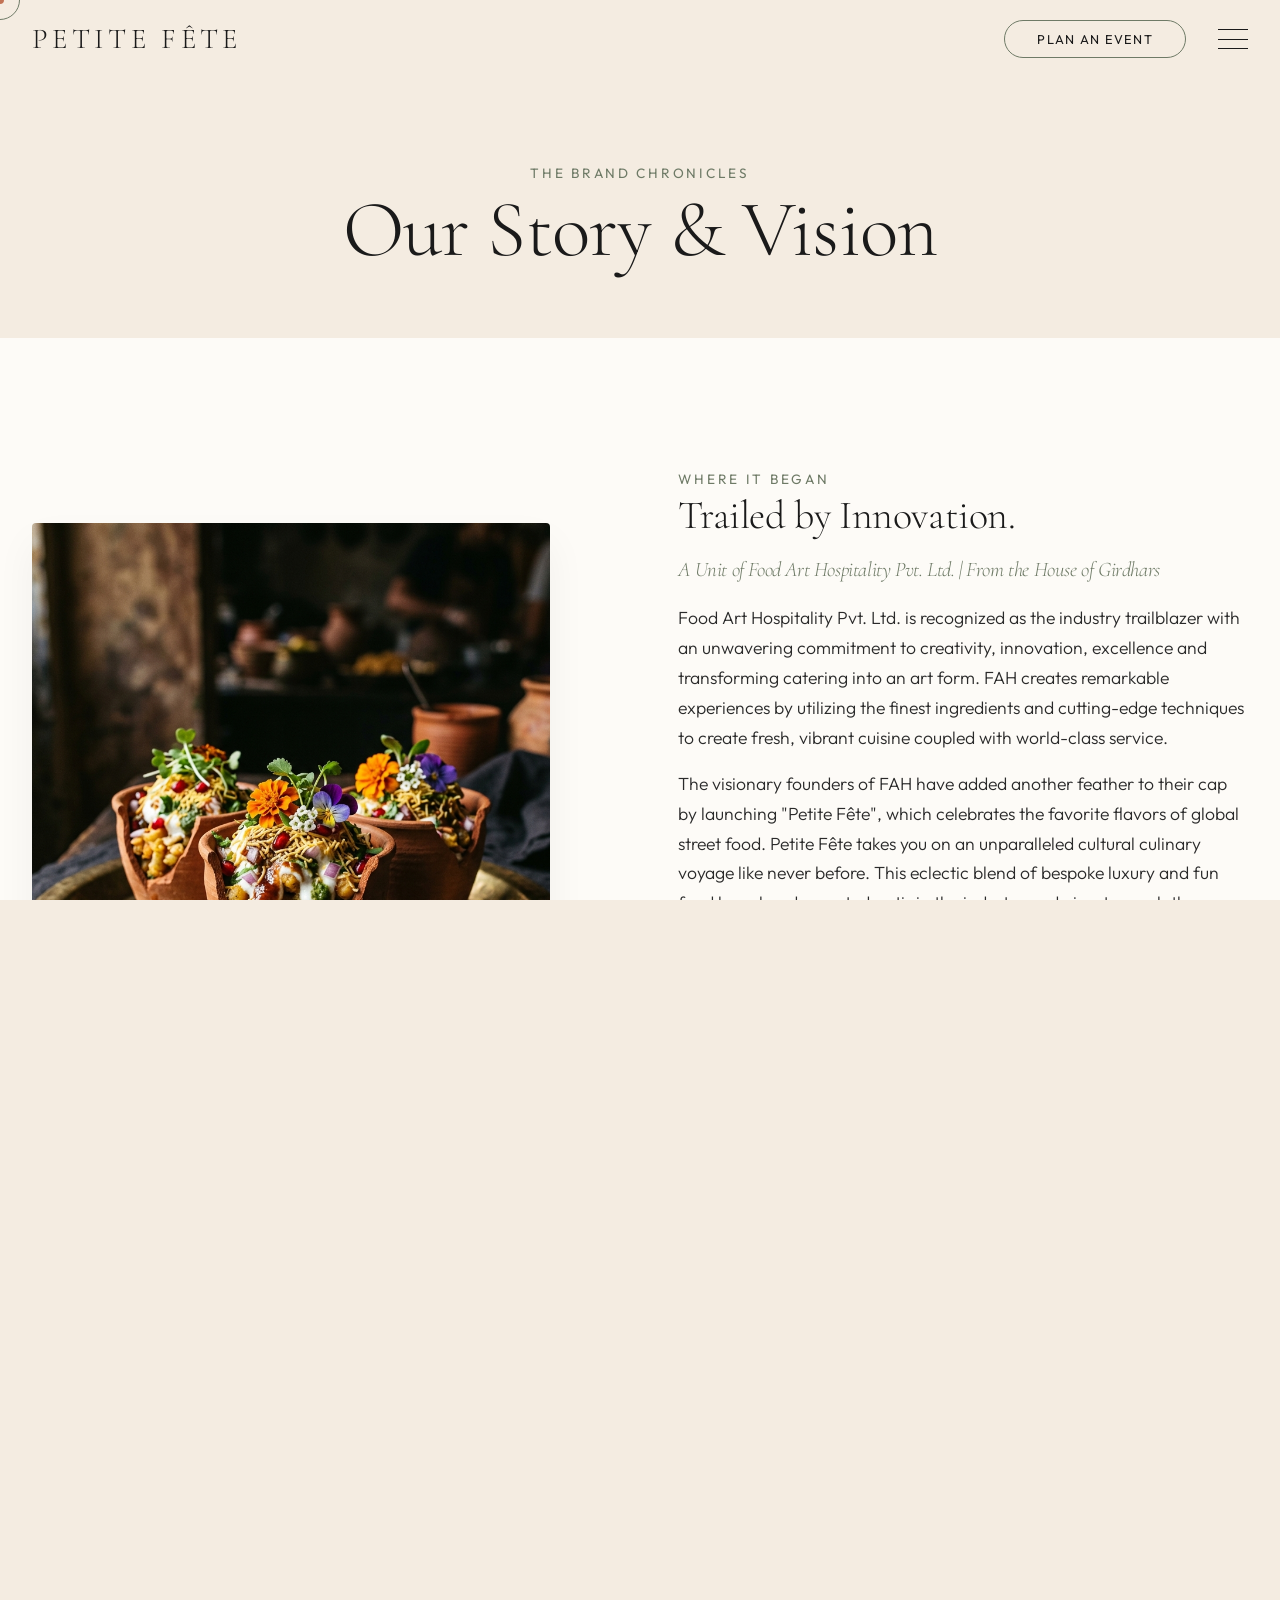
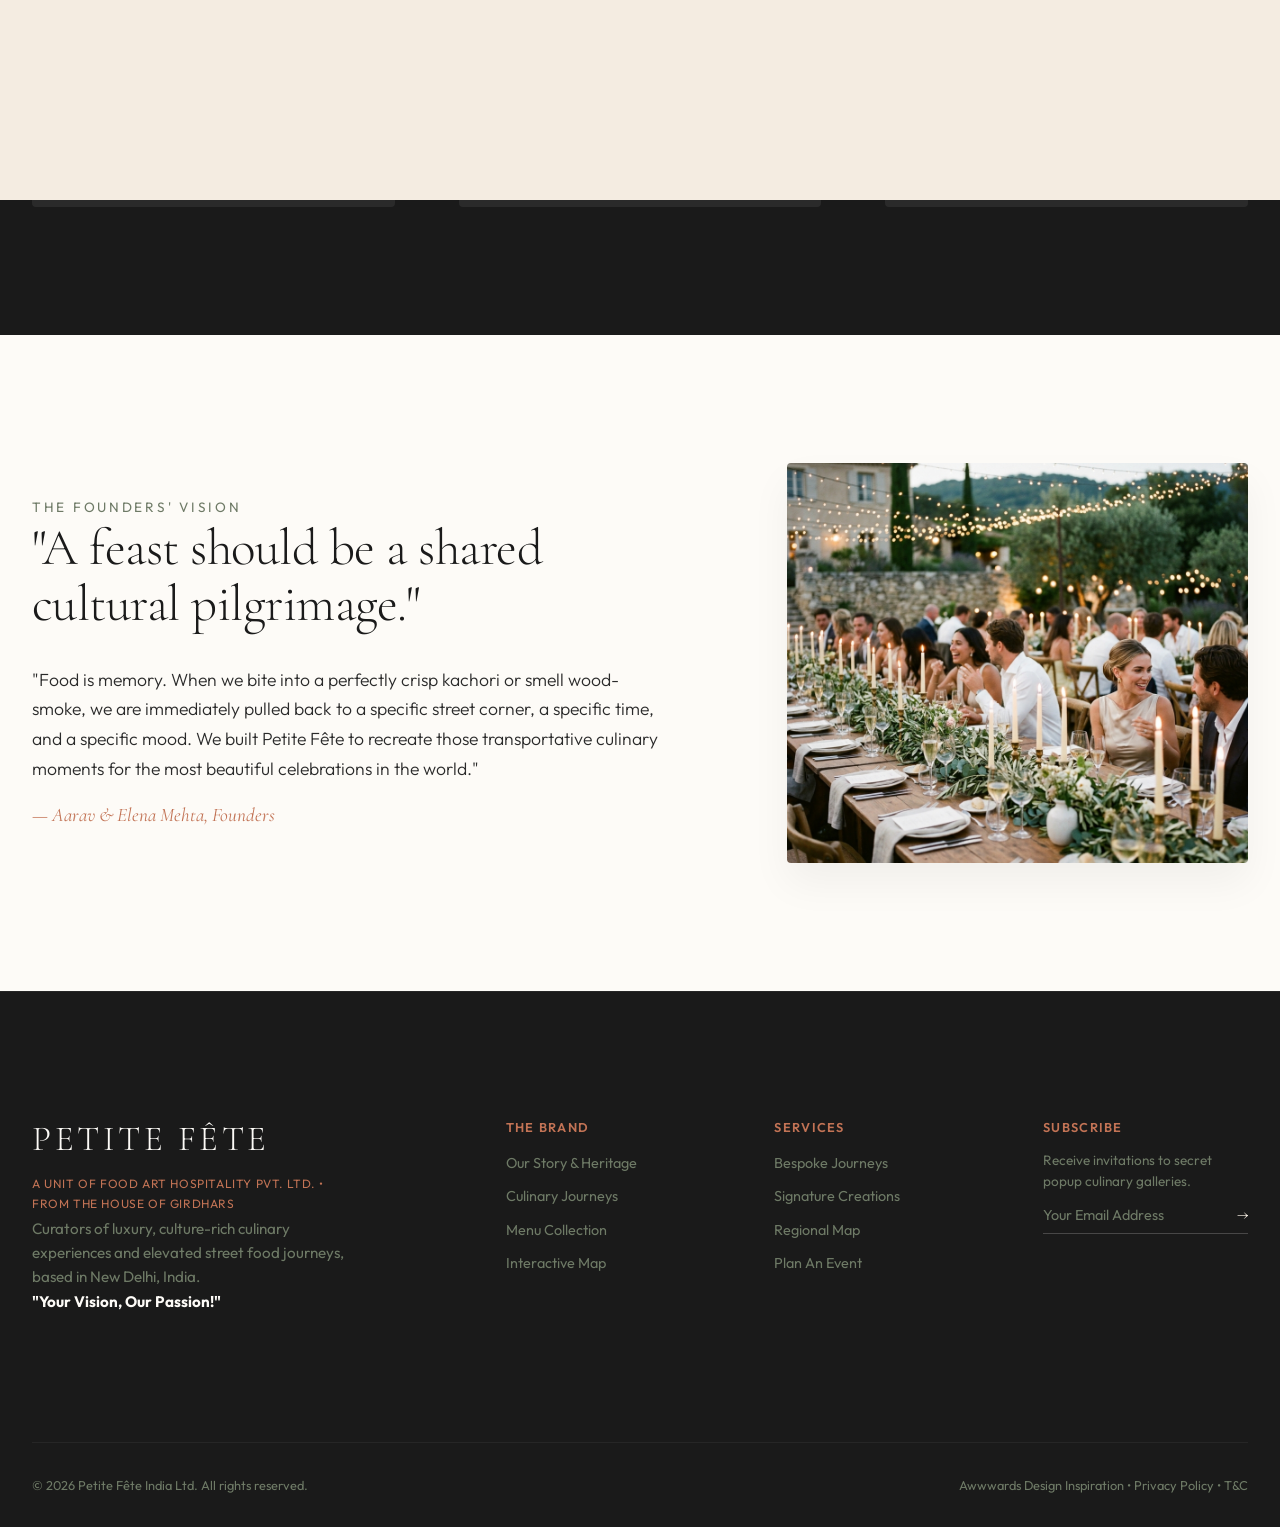
==== about.html @ d98677b4 "Add files via upload" ====
<!DOCTYPE html>
<html lang="en">
<head>
  <meta charset="UTF-8">
  <meta name="viewport" content="width=device-width, initial-scale=1.0">
  <meta name="description" content="Discover the story, mission, philosophy, and founder's vision behind Petite Fête, the luxury street food experience curators.">
  <title>About Us | Petite Fête | Luxury Street Food Curators</title>
  <link rel="icon" type="image/svg+xml" href="data:image/svg+xml,<svg xmlns=%22http://www.w3.org/2000/svg%22 viewBox=%220 0 100 100%22><text y=%22.9em%22 font-size=%2290%22>✨</text></svg>">
  <link rel="stylesheet" href="css/variables.css">
  <link rel="stylesheet" href="css/layout.css">
  <link rel="stylesheet" href="css/components.css">
</head>
<body>

  <!-- Shutter Loading Screen -->
  <div id="loader-overlay">
    <div class="loader-content">
      <div class="loader-logo"><span>ABOUT US</span></div>
      <div class="loader-bar-container">
        <div class="loader-bar"></div>
      </div>
      <div class="loader-number">0%</div>
    </div>
  </div>

  <main>
    <!-- Minimalist Page Title Hero -->
    <section class="section" style="padding-top: 160px; padding-bottom: var(--space-xl); background-color: var(--color-champagne);">
      <div class="container" style="text-align: center;">
        <span class="editorial-subtitle">The Brand Chronicles</span>
        <h1 class="editorial-title" style="font-size: clamp(3rem, 7vw, 5rem); margin-bottom: 0;">Our Story & Vision</h1>
      </div>
    </section>

    <!-- Narrative Section -->
    <section class="section">
      <div class="container">
        <div class="editorial-split" style="grid-template-columns: 0.9fr 1.1fr;">
          <div class="editorial-image-container">
            <img src="assets/images/dest_banaras.png" alt="Tactile culinary experience display" class="editorial-image" style="height: 600px;">
          </div>
          <div class="editorial-text" style="padding-left: var(--space-xl); padding-right: 0;">
            <span class="editorial-subtitle">Where It Began</span>
            <h2 class="editorial-title" style="font-size: 2.5rem; line-height: 1.2; margin-bottom: var(--space-md);">Trailed by Innovation. <br><span style="font-size: 1.3rem; color: var(--color-olive); font-style: italic;">A Unit of Food Art Hospitality Pvt. Ltd. | From the House of Girdhars</span></h2>
            <p class="editorial-paragraph">Food Art Hospitality Pvt. Ltd. is recognized as the industry trailblazer with an unwavering commitment to creativity, innovation, excellence and transforming catering into an art form. FAH creates remarkable experiences by utilizing the finest ingredients and cutting-edge techniques to create fresh, vibrant cuisine coupled with world-class service.</p>
            <p class="editorial-paragraph">The visionary founders of FAH have added another feather to their cap by launching "Petite Fête", which celebrates the favorite flavors of global street food. Petite Fête takes you on an unparalleled cultural culinary voyage like never before. This eclectic blend of bespoke luxury and fun food has already created a stir in the industry and aims to reach the pinnacle with its new age molecular gastronomy.</p>
            <p class="editorial-paragraph">Classic street food in a new avatar is sure to deliver the surprise and tantalize your taste buds. Petite Fête has reinterpreted this culture through its lens of creativity while retaining the authenticity of each dish. The avant-garde brand will make you explore the world's culinary heritage through its theatrical food stations with an exquisite fine dining setup.</p>
            <p class="editorial-paragraph" style="font-family: var(--font-serif); font-size: 1.3rem; color: var(--color-terracotta); font-style: italic; margin-top: var(--space-md);">"Your Vision, Our Passion!"</p>
          </div>
        </div>
      </div>
    </section>

    <!-- Brand Philosophy Columns -->
    <section class="section section-dark">
      <div class="container">
        <div style="text-align: center; max-width: 600px; margin: 0 auto var(--space-xl) auto;">
          <span class="editorial-subtitle" style="color: var(--color-terracotta);">The Pillars</span>
          <h2 class="editorial-title" style="color: var(--color-ivory);">Our Core Philosophy</h2>
        </div>

        <div style="display: grid; grid-template-columns: repeat(auto-fit, minmax(280px, 1fr)); gap: var(--space-xl);">
          <div style="background-color: var(--color-charcoal-light); padding: var(--space-lg); border-radius: 4px; border-top: 2px solid var(--color-terracotta);">
            <h3 style="font-family: var(--font-serif); font-size: 1.6rem; color: var(--color-ivory); margin-bottom: var(--space-sm);">1. Cultural Honesty</h3>
            <p style="font-family: var(--font-sans); font-size: 0.95rem; color: var(--color-olive); line-height: 1.6;">We never dilute regional flavors. Our spice recipes are sourced directly from street side families, executed using authentic techniques like open clay coal pits and iron griddles.</p>
          </div>

          <div style="background-color: var(--color-charcoal-light); padding: var(--space-lg); border-radius: 4px; border-top: 2px solid var(--color-terracotta);">
            <h3 style="font-family: var(--font-serif); font-size: 1.6rem; color: var(--color-ivory); margin-bottom: var(--space-sm);">2. Immersive Scenography</h3>
            <p style="font-family: var(--font-sans); font-size: 0.95rem; color: var(--color-olive); line-height: 1.6;">Our food stations are works of art. We work with interior designers to design setups incorporating travertine stone, custom clay structures, brass screens, and luxury candlelight layouts.</p>
          </div>

          <div style="background-color: var(--color-charcoal-light); padding: var(--space-lg); border-radius: 4px; border-top: 2px solid var(--color-terracotta);">
            <h3 style="font-family: var(--font-serif); font-size: 1.6rem; color: var(--color-ivory); margin-bottom: var(--space-sm);">3. Theatrical Service</h3>
            <p style="font-family: var(--font-sans); font-size: 0.95rem; color: var(--color-olive); line-height: 1.6;">Chefs operate as performance artists, finishing dishes in front of guests with culinary showmanship—liquid nitrogen freezing, smoking herbs, and hand-shaving truffles.</p>
          </div>
        </div>
      </div>
    </section>

    <!-- Founder Vision Section -->
    <section class="section">
      <div class="container">
        <div class="editorial-split">
          <div class="editorial-text">
            <span class="editorial-subtitle">The Founders' Vision</span>
            <h2 class="editorial-title">"A feast should be a shared cultural pilgrimage."</h2>
            <p class="editorial-paragraph">"Food is memory. When we bite into a perfectly crisp kachori or smell wood-smoke, we are immediately pulled back to a specific street corner, a specific time, and a specific mood. We built Petite Fête to recreate those transportative culinary moments for the most beautiful celebrations in the world."</p>
            <p style="font-family: var(--font-serif); font-style: italic; font-size: 1.2rem; color: var(--color-terracotta); margin-top: var(--space-md);">— Aarav & Elena Mehta, Founders</p>
          </div>
          <div class="editorial-image-container">
            <img src="assets/images/wedding_banquet.png" alt="Founders aesthetic setup" class="editorial-image" style="height: 400px;">
          </div>
        </div>
      </div>
    </section>
  </main>

  <script src="js/core.js"></script>
</body>
</html>
---- css/variables.css ----
/* css/variables.css */
@import url('https://fonts.googleapis.com/css2?family=Cormorant+Garamond:ital,wght@0,300;0,400;0,500;0,600;0,700;1,300;1,400&family=Outfit:wght@200;300;400;500;600;700&display=swap');

:root {
  /* Color Palette */
  --color-ivory: #FDFBF7;       /* Warm Ivory background */
  --color-champagne: #F4ECE1;   /* Champagne accents & secondary containers */
  --color-olive: #6E7A66;       /* Soft Olive text and borders */
  --color-olive-light: rgba(110, 122, 102, 0.1);
  --color-charcoal: #1A1A1A;    /* Primary text and dark luxury sections */
  --color-charcoal-light: #2A2A2A;
  --color-terracotta: #C27355;  /* Muted Terracotta accents */
  --color-white: #FFFFFF;

  /* Typography Pairing */
  --font-serif: 'Cormorant Garamond', serif;
  --font-sans: 'Outfit', sans-serif;

  /* Font Weights */
  --weight-light: 300;
  --weight-regular: 400;
  --weight-medium: 500;
  --weight-semi: 600;
  --weight-bold: 700;

  /* Global Transitions */
  --transition-smooth: all 0.6s cubic-bezier(0.25, 1, 0.5, 1);
  --transition-fast: all 0.3s cubic-bezier(0.25, 1, 0.5, 1);
  --transition-slow: all 1s cubic-bezier(0.25, 1, 0.5, 1);
  --transition-bounce: all 0.6s cubic-bezier(0.34, 1.56, 0.64, 1);

  /* Spacing system */
  --space-unit: 1rem;
  --space-xs: calc(var(--space-unit) * 0.25);
  --space-sm: calc(var(--space-unit) * 0.5);
  --space-md: var(--space-unit);
  --space-lg: calc(var(--space-unit) * 2);
  --space-xl: calc(var(--space-unit) * 4);
  --space-xxl: calc(var(--space-unit) * 8);

  /* Z-Index Hierarchy */
  --z-base: 1;
  --z-nav-fixed: 100;
  --z-drawer: 200;
  --z-transition-wipe: 300;
  --z-loader: 400;
  --z-cursor: 500;

  /* Cursor custom dimensions */
  --cursor-size: 8px;
}

/* Base Styles & Custom Scrollbar */
*, *::before, *::after {
  box-sizing: border-box;
  margin: 0;
  padding: 0;
}

html {
  font-size: 16px;
  scroll-behavior: smooth;
  background-color: var(--color-ivory);
  color: var(--color-charcoal);
  font-family: var(--font-sans);
  overflow-x: hidden;
}

body {
  min-height: 100vh;
  line-height: 1.6;
  -webkit-font-smoothing: antialiased;
  -moz-osx-font-smoothing: grayscale;
}

/* Custom Premium Scrollbar */
::-webkit-scrollbar {
  width: 6px;
}
::-webkit-scrollbar-track {
  background: var(--color-ivory);
}
::-webkit-scrollbar-thumb {
  background: var(--color-olive);
  border-radius: 3px;
}
::-webkit-scrollbar-thumb:hover {
  background: var(--color-terracotta);
}

/* Custom Selection Highlight */
::selection {
  background-color: var(--color-champagne);
  color: var(--color-terracotta);
}

/* Typography Utilities */
h1, h2, h3, h4, h5, h6 {
  font-family: var(--font-serif);
  font-weight: var(--weight-light);
  line-height: 1.1;
  letter-spacing: -0.01em;
}

a {
  color: inherit;
  text-decoration: none;
  transition: var(--transition-fast);
}

button {
  background: none;
  border: none;
  font: inherit;
  cursor: pointer;
  color: inherit;
}

img {
  max-width: 100%;
  height: auto;
  display: block;
}
---- css/layout.css ----
/* css/layout.css */

/* Global Containers */
.container {
  width: 100%;
  max-width: 1400px;
  margin: 0 auto;
  padding: 0 var(--space-lg);
}

.section {
  position: relative;
  padding: var(--space-xxl) 0;
  overflow: hidden;
}

.section-dark {
  background-color: var(--color-charcoal);
  color: var(--color-ivory);
}

/* Custom Interactive Cursor (hidden on mobile) */
.custom-cursor {
  position: fixed;
  top: 0;
  left: 0;
  width: var(--cursor-size);
  height: var(--cursor-size);
  background-color: var(--color-terracotta);
  border-radius: 50%;
  pointer-events: none;
  z-index: var(--z-cursor);
  transform: translate(-50%, -50%);
  transition: width 0.3s ease, height 0.3s ease, background-color 0.3s ease;
}

.custom-cursor-ring {
  position: fixed;
  top: 0;
  left: 0;
  width: 40px;
  height: 40px;
  border: 1px solid var(--color-olive);
  border-radius: 50%;
  pointer-events: none;
  z-index: calc(var(--z-cursor) - 1);
  transform: translate(-50%, -50%);
  transition: transform 0.1s ease, width 0.3s ease, height 0.3s ease, border-color 0.3s ease;
}

/* Hover effects for cursor */
.custom-cursor.hovered {
  width: 12px;
  height: 12px;
  background-color: var(--color-olive);
}

.custom-cursor-ring.hovered {
  width: 60px;
  height: 60px;
  border-color: var(--color-terracotta);
}

@media (max-width: 1024px) {
  .custom-cursor, .custom-cursor-ring {
    display: none;
  }
}

/* Global Shutter & Shutter Loader */
#loader-overlay {
  position: fixed;
  top: 0;
  left: 0;
  width: 100%;
  height: 100%;
  background-color: var(--color-charcoal);
  z-index: var(--z-loader);
  display: flex;
  flex-direction: column;
  justify-content: center;
  align-items: center;
  color: var(--color-ivory);
  transition: transform 1.2s cubic-bezier(0.85, 0, 0.15, 1);
}

.loader-content {
  text-align: center;
}

.loader-logo {
  font-family: var(--font-serif);
  font-size: 3.5rem;
  letter-spacing: 0.2em;
  text-transform: uppercase;
  margin-bottom: var(--space-md);
  overflow: hidden;
}

.loader-logo span {
  display: inline-block;
  transform: translateY(100%);
  animation: logoReveal 1.2s cubic-bezier(0.16, 1, 0.3, 1) forwards;
}

.loader-bar-container {
  width: 200px;
  height: 1px;
  background-color: rgba(253, 251, 247, 0.1);
  margin: var(--space-md) auto;
  position: relative;
  overflow: hidden;
}

.loader-bar {
  width: 0%;
  height: 100%;
  background-color: var(--color-terracotta);
  position: absolute;
  top: 0;
  left: 0;
  animation: loaderProgress 2.5s cubic-bezier(0.65, 0.05, 0.36, 1) forwards;
}

.loader-number {
  font-family: var(--font-sans);
  font-size: 0.8rem;
  letter-spacing: 0.1em;
  color: var(--color-olive);
}

@keyframes logoReveal {
  to { transform: translateY(0); }
}

@keyframes loaderProgress {
  to { width: 100%; }
}

/* Page Wipe Transition overlay */
#wipe-transition {
  position: fixed;
  top: 0;
  left: 0;
  width: 100%;
  height: 100%;
  background-color: var(--color-champagne);
  z-index: var(--z-transition-wipe);
  transform: translateY(100%);
  transition: transform 0.8s cubic-bezier(0.85, 0, 0.15, 1);
  pointer-events: none;
}

#wipe-transition.active {
  transform: translateY(0);
}

#wipe-transition.exit {
  transform: translateY(-100%);
}

/* Header & Drawer Navigation */
header.global-header {
  position: fixed;
  top: 0;
  left: 0;
  width: 100%;
  padding: var(--space-md) 0;
  z-index: 350; /* Ensure header sits above both drawer (200) and wipes (300) */
  transition: var(--transition-smooth);
}

header.global-header.scrolled {
  background-color: rgba(253, 251, 247, 0.9);
  backdrop-filter: blur(10px);
  padding: var(--space-sm) 0;
  border-bottom: 1px solid var(--color-olive-light);
}

header.global-header.scrolled-dark {
  background-color: rgba(26, 26, 26, 0.9);
  backdrop-filter: blur(10px);
  padding: var(--space-sm) 0;
  border-bottom: 1px solid rgba(253, 251, 247, 0.1);
}

/* Active Menu styling to turn Header components ivory */
.global-header.menu-active .header-logo a,
.global-header.menu-active .inquiry-btn {
  color: var(--color-ivory) !important;
  border-color: rgba(253, 251, 247, 0.3) !important;
}

.global-header.menu-active .inquiry-btn:hover {
  background-color: var(--color-ivory) !important;
  color: var(--color-charcoal) !important;
}

.global-header.menu-active .burger-line {
  background-color: var(--color-ivory) !important;
}

.header-container {
  display: flex;
  justify-content: space-between;
  align-items: center;
}

.header-logo {
  font-family: var(--font-serif);
  font-size: 1.8rem;
  letter-spacing: 0.15em;
  text-transform: uppercase;
  font-weight: var(--weight-light);
}

.header-logo a {
  color: inherit;
}

.header-actions {
  display: flex;
  align-items: center;
  gap: var(--space-lg);
}

.inquiry-btn {
  font-family: var(--font-sans);
  font-size: 0.8rem;
  letter-spacing: 0.1em;
  text-transform: uppercase;
  color: var(--color-charcoal);
  border: 1px solid var(--color-olive);
  padding: var(--space-sm) var(--space-lg);
  border-radius: 20px;
  transition: var(--transition-fast);
}

header.global-header-dark .inquiry-btn {
  color: var(--color-ivory);
  border-color: rgba(253, 251, 247, 0.3);
}

.inquiry-btn:hover {
  background-color: var(--color-charcoal);
  color: var(--color-ivory);
  border-color: var(--color-charcoal);
}

header.global-header-dark .inquiry-btn:hover {
  background-color: var(--color-ivory);
  color: var(--color-charcoal);
  border-color: var(--color-ivory);
}

/* Burger Menu Button */
.burger-menu {
  display: flex;
  flex-direction: column;
  gap: 6px;
  width: 30px;
  height: 20px;
  justify-content: space-between;
  z-index: calc(var(--z-drawer) + 10); /* Keep button above drawer */
}

.burger-line {
  width: 100%;
  height: 1px;
  background-color: var(--color-charcoal);
  transition: var(--transition-smooth);
}

header.global-header-dark .burger-line {
  background-color: var(--color-ivory);
}

.burger-menu.open .burger-line:nth-child(1) {
  transform: translateY(7px) rotate(45deg);
  background-color: var(--color-ivory);
}

.burger-menu.open .burger-line:nth-child(2) {
  opacity: 0;
}

.burger-menu.open .burger-line:nth-child(3) {
  transform: translateY(-7px) rotate(-45deg);
  background-color: var(--color-ivory);
}

/* Fullscreen Menu Drawer - Optimized for scrolling */
.drawer-nav {
  position: fixed;
  top: 0;
  left: 0;
  width: 100%;
  height: 100%;
  background-color: var(--color-charcoal);
  color: var(--color-ivory);
  z-index: var(--z-drawer);
  display: block; /* Use block to allow natural scroll overflow */
  overflow-y: auto; /* Enable vertical scroll if content overflows */
  transform: translateY(-100%);
  transition: transform 0.8s cubic-bezier(0.85, 0, 0.15, 1);
}

.drawer-nav.open {
  transform: translateY(0);
}

.drawer-content {
  display: grid;
  grid-template-columns: 1fr 1fr;
  width: 80%;
  max-width: 1200px;
  margin: 120px auto 60px auto; /* Centered with clear headers space */
  align-items: start;
}

.drawer-links {
  display: flex;
  flex-direction: column;
  gap: var(--space-md);
  list-style: none;
}

.drawer-links li {
  overflow: hidden;
}

.drawer-links a {
  font-family: var(--font-serif);
  font-size: 3rem;
  text-transform: uppercase;
  display: inline-block;
  transform: translateY(100%);
  transition: transform 0.8s cubic-bezier(0.16, 1, 0.3, 1), color 0.3s ease;
  line-height: 1.1;
}

.drawer-nav.open .drawer-links a {
  transform: translateY(0);
}

/* Stagger transition delay for nav links */
.drawer-links li:nth-child(1) a { transition-delay: 0.1s; }
.drawer-links li:nth-child(2) a { transition-delay: 0.15s; }
.drawer-links li:nth-child(3) a { transition-delay: 0.2s; }
.drawer-links li:nth-child(4) a { transition-delay: 0.25s; }
.drawer-links li:nth-child(5) a { transition-delay: 0.3s; }
.drawer-links li:nth-child(6) a { transition-delay: 0.35s; }
.drawer-links li:nth-child(7) a { transition-delay: 0.4s; }
.drawer-links li:nth-child(8) a { transition-delay: 0.45s; }
.drawer-links li:nth-child(9) a { transition-delay: 0.5s; }
.drawer-links li:nth-child(10) a { transition-delay: 0.55s; }
.drawer-links li:nth-child(11) a { transition-delay: 0.6s; }
.drawer-links li:nth-child(12) a { transition-delay: 0.65s; }

.drawer-links a:hover {
  color: var(--color-terracotta);
  transform: translateY(0) skewX(-5deg);
}

.drawer-info {
  border-left: 1px solid rgba(253, 251, 247, 0.1);
  padding-left: var(--space-xl);
  display: flex;
  flex-direction: column;
  justify-content: center;
  gap: var(--space-xl);
}

.drawer-editorial {
  font-family: var(--font-serif);
  font-size: 1.5rem;
  font-style: italic;
  color: var(--color-champagne);
  line-height: 1.4;
}

.drawer-contact-details {
  display: flex;
  flex-direction: column;
  gap: var(--space-sm);
  font-family: var(--font-sans);
  font-size: 0.9rem;
  color: var(--color-olive);
}

.drawer-contact-details a:hover {
  color: var(--color-ivory);
}

@media (max-width: 768px) {
  .drawer-content {
    grid-template-columns: 1fr;
    gap: var(--space-xl);
    text-align: center;
    margin: 100px auto 40px auto;
  }
  .drawer-links a {
    font-size: 2rem;
  }
  .drawer-info {
    border-left: none;
    padding-left: 0;
    gap: var(--space-lg);
  }
  .drawer-editorial {
    font-size: 1.2rem;
  }
}

/* Footer Section */
footer.global-footer {
  background-color: var(--color-charcoal);
  color: var(--color-ivory);
  padding: var(--space-xxl) 0 var(--space-lg) 0;
  border-top: 1px solid rgba(253, 251, 247, 0.05);
}

.footer-grid {
  display: grid;
  grid-template-columns: 2fr 1fr 1fr 1fr;
  gap: var(--space-xl);
  margin-bottom: var(--space-xxl);
}

.footer-brand h2 {
  font-family: var(--font-serif);
  font-size: 2.2rem;
  letter-spacing: 0.1em;
  text-transform: uppercase;
  margin-bottom: var(--space-md);
}

.footer-brand p {
  color: var(--color-olive);
  font-family: var(--font-sans);
  font-size: 0.95rem;
  max-width: 320px;
}

.footer-col h3 {
  font-family: var(--font-sans);
  font-size: 0.8rem;
  font-weight: var(--weight-semi);
  letter-spacing: 0.1em;
  text-transform: uppercase;
  color: var(--color-terracotta);
  margin-bottom: var(--space-md);
}

.footer-col ul {
  list-style: none;
  display: flex;
  flex-direction: column;
  gap: var(--space-sm);
}

.footer-col a {
  font-family: var(--font-sans);
  font-size: 0.9rem;
  color: var(--color-olive);
}

.footer-col a:hover {
  color: var(--color-ivory);
}

.newsletter-form {
  display: flex;
  border-bottom: 1px solid rgba(253, 251, 247, 0.2);
  padding-bottom: var(--space-xs);
}

.newsletter-form input {
  background: none;
  border: none;
  color: var(--color-ivory);
  font-family: var(--font-sans);
  font-size: 0.9rem;
  width: 100%;
  outline: none;
}

.newsletter-form input::placeholder {
  color: var(--color-olive);
}

.newsletter-submit {
  color: var(--color-champagne);
  font-family: var(--font-serif);
  font-style: italic;
  font-size: 1.1rem;
}

.newsletter-submit:hover {
  color: var(--color-terracotta);
}

.footer-bottom {
  border-top: 1px solid rgba(253, 251, 247, 0.05);
  padding-top: var(--space-lg);
  display: flex;
  justify-content: space-between;
  align-items: center;
  font-family: var(--font-sans);
  font-size: 0.8rem;
  color: var(--color-olive);
}

@media (max-width: 992px) {
  .footer-grid {
    grid-template-columns: 1fr 1fr;
    gap: var(--space-lg);
  }
}

@media (max-width: 576px) {
  .footer-grid {
    grid-template-columns: 1fr;
    gap: var(--space-lg);
  }
  .footer-bottom {
    flex-direction: column;
    gap: var(--space-md);
    text-align: center;
  }
}
---- css/components.css ----
/* css/components.css */

/* --- HERO COMPONENT --- */
.hero-wrapper {
  position: relative;
  height: 100vh;
  width: 100vw;
  background-color: var(--color-charcoal);
  color: var(--color-ivory);
  display: flex;
  align-items: center;
  justify-content: center;
}

.hero-bg-media {
  position: absolute;
  top: 0;
  left: 0;
  width: 100%;
  height: 100%;
  object-fit: cover;
  opacity: 0.55;
  transform: scale(1.05);
  transition: transform var(--transition-slow);
}

.hero-overlay {
  position: absolute;
  top: 0;
  left: 0;
  width: 100%;
  height: 100%;
  background: linear-gradient(180deg, rgba(26, 26, 26, 0.4) 0%, rgba(26, 26, 26, 0.8) 100%);
}

.hero-content {
  position: relative;
  z-index: 5;
  text-align: center;
  max-width: 900px;
  padding: 0 var(--space-md);
}

.hero-tagline {
  font-family: var(--font-sans);
  font-size: 0.9rem;
  letter-spacing: 0.3em;
  text-transform: uppercase;
  color: var(--color-terracotta);
  margin-bottom: var(--space-md);
  opacity: 0;
  transform: translateY(20px);
  animation: fadeUpReveal 1s 0.8s forwards ease;
}

.hero-title {
  font-family: var(--font-serif);
  font-size: clamp(2.5rem, 6vw, 5rem);
  font-weight: var(--weight-light);
  line-height: 1.05;
  margin-bottom: var(--space-lg);
  opacity: 0;
  transform: translateY(30px);
  animation: fadeUpReveal 1.2s 1s forwards ease;
}

.hero-cta {
  opacity: 0;
  transform: translateY(20px);
  animation: fadeUpReveal 1s 1.2s forwards ease;
}

.btn-luxury-solid {
  display: inline-block;
  font-family: var(--font-sans);
  font-size: 0.8rem;
  font-weight: var(--weight-medium);
  letter-spacing: 0.15em;
  text-transform: uppercase;
  color: var(--color-charcoal);
  background-color: var(--color-champagne);
  padding: var(--space-md) var(--space-xl);
  border-radius: 4px;
  position: relative;
  overflow: hidden;
  transition: var(--transition-fast);
}

.btn-luxury-solid:hover {
  background-color: var(--color-terracotta);
  color: var(--color-ivory);
  transform: translateY(-2px);
  box-shadow: 0 10px 20px rgba(0,0,0,0.15);
}

@keyframes fadeUpReveal {
  to {
    opacity: 1;
    transform: translateY(0);
  }
}

/* --- BRAND INTRO COMPONENT --- */
.editorial-split {
  display: grid;
  grid-template-columns: 1.2fr 0.8fr;
  gap: var(--space-xl);
  align-items: center;
}

.editorial-text {
  padding-right: var(--space-xl);
}

.editorial-subtitle {
  font-family: var(--font-sans);
  font-size: 0.85rem;
  text-transform: uppercase;
  letter-spacing: 0.2em;
  color: var(--color-olive);
  margin-bottom: var(--space-sm);
}

.editorial-title {
  font-size: clamp(2rem, 4vw, 3.5rem);
  margin-bottom: var(--space-lg);
  color: var(--color-charcoal);
}

.editorial-paragraph {
  font-family: var(--font-sans);
  font-weight: var(--weight-light);
  font-size: 1.1rem;
  color: var(--color-charcoal-light);
  margin-bottom: var(--space-md);
  line-height: 1.7;
}

.editorial-image-container {
  position: relative;
  overflow: hidden;
  border-radius: 4px;
  box-shadow: 0 20px 40px rgba(0,0,0,0.05);
}

.editorial-image {
  width: 100%;
  height: 500px;
  object-fit: cover;
  transition: transform var(--transition-slow);
}

.editorial-image-container:hover .editorial-image {
  transform: scale(1.05);
}

@media (max-width: 992px) {
  .editorial-split {
    grid-template-columns: 1fr;
    gap: var(--space-lg);
  }
  .editorial-text {
    padding-right: 0;
  }
  .editorial-image {
    height: 350px;
  }
}

/* --- CULINARY JOURNEYS COMPONENT --- */
.accordion-wrapper {
  max-width: 1000px;
  margin: var(--space-xl) auto 0 auto;
}

.accordion-item {
  border-bottom: 1px solid var(--color-olive-light);
  padding: var(--space-md) 0;
}

.accordion-header {
  display: flex;
  justify-content: space-between;
  align-items: center;
  cursor: pointer;
  padding: var(--space-sm) 0;
}

.accordion-num {
  font-family: var(--font-sans);
  font-size: 0.9rem;
  color: var(--color-terracotta);
  width: 60px;
}

.accordion-title {
  font-family: var(--font-serif);
  font-size: 2rem;
  flex: 1;
  transition: var(--transition-fast);
}

.accordion-header:hover .accordion-title {
  color: var(--color-terracotta);
  transform: translateX(10px);
}

.accordion-icon {
  width: 20px;
  height: 20px;
  position: relative;
  transition: var(--transition-smooth);
}

.accordion-icon::before, .accordion-icon::after {
  content: '';
  position: absolute;
  background-color: var(--color-charcoal);
  transition: var(--transition-smooth);
}

.accordion-icon::before {
  top: 9px;
  left: 0;
  width: 100%;
  height: 1px;
}

.accordion-icon::after {
  top: 0;
  left: 9px;
  width: 1px;
  height: 100%;
}

.accordion-item.active .accordion-icon {
  transform: rotate(135deg);
}

.accordion-item.active .accordion-icon::before,
.accordion-item.active .accordion-icon::after {
  background-color: var(--color-terracotta);
}

.accordion-content {
  max-height: 0;
  overflow: hidden;
  transition: max-height 0.8s cubic-bezier(0.25, 1, 0.5, 1);
  display: grid;
  grid-template-columns: 1.2fr 0.8fr;
  gap: var(--space-lg);
}

.accordion-item.active .accordion-content {
  max-height: 800px;
  padding: var(--space-md) 0 var(--space-lg) 0;
}

.journey-desc {
  font-family: var(--font-sans);
  font-size: 1rem;
  line-height: 1.7;
  color: var(--color-charcoal-light);
  display: flex;
  flex-direction: column;
  justify-content: center;
  gap: var(--space-md);
}

.journey-dishes h4 {
  font-family: var(--font-sans);
  font-size: 0.8rem;
  font-weight: var(--weight-semi);
  letter-spacing: 0.1em;
  text-transform: uppercase;
  color: var(--color-olive);
  margin-bottom: var(--space-xs);
}

.journey-dishes p {
  font-family: var(--font-serif);
  font-style: italic;
  font-size: 1.2rem;
  color: var(--color-terracotta);
}

.journey-image {
  width: 100%;
  height: 250px;
  object-fit: cover;
  border-radius: 4px;
}

@media (max-width: 768px) {
  .accordion-content {
    grid-template-columns: 1fr;
    gap: var(--space-md);
  }
  .journey-image {
    height: 180px;
  }
}

/* --- INTERACTIVE WORLD MAP --- */
.map-page-container {
  display: flex;
  flex-direction: column;
  align-items: center;
  text-align: center;
}

.map-wrapper {
  position: relative;
  width: 100%;
  max-width: 1000px;
  margin: var(--space-xl) auto;
  border: 1px solid var(--color-olive-light);
  border-radius: 8px;
  background-color: var(--color-champagne);
  padding: var(--space-lg);
  box-shadow: inset 0 0 40px rgba(0,0,0,0.02);
}

.svg-world-map {
  width: 100%;
  height: auto;
  fill: #DCD4C7; /* Soft base for map land */
  stroke: var(--color-ivory);
  stroke-width: 0.5px;
}

.map-pin {
  cursor: pointer;
  transition: var(--transition-fast);
}

.map-pin circle.pin-dot {
  fill: var(--color-terracotta);
  transition: fill 0.3s, r 0.3s;
}

.map-pin circle.pin-pulse {
  fill: none;
  stroke: var(--color-terracotta);
  stroke-width: 1.5;
  opacity: 0.8;
  transform-origin: center;
  animation: mapPulse 2s infinite ease-out;
}

.map-pin:hover circle.pin-dot {
  fill: var(--color-charcoal);
  r: 8px;
}

.map-pin.active circle.pin-dot {
  fill: var(--color-olive);
  r: 10px;
}

@keyframes mapPulse {
  0% {
    r: 4px;
    opacity: 0.8;
    stroke-width: 1.5;
  }
  100% {
    r: 25px;
    opacity: 0;
    stroke-width: 0.2;
  }
}

/* World Map Info Overlay */
.map-overlay-card {
  position: absolute;
  bottom: var(--space-lg);
  left: 50%;
  transform: translateX(-50%) translateY(20px);
  width: 90%;
  max-width: 450px;
  background-color: var(--color-ivory);
  border: 1px solid var(--color-olive-light);
  padding: var(--space-lg);
  border-radius: 4px;
  box-shadow: 0 15px 30px rgba(0,0,0,0.08);
  opacity: 0;
  pointer-events: none;
  transition: var(--transition-smooth);
}

.map-overlay-card.visible {
  opacity: 1;
  pointer-events: all;
  transform: translateX(-50%) translateY(0);
}

.map-card-country {
  font-family: var(--font-sans);
  font-size: 0.75rem;
  letter-spacing: 0.2em;
  text-transform: uppercase;
  color: var(--color-terracotta);
  margin-bottom: var(--space-xs);
}

.map-card-title {
  font-family: var(--font-serif);
  font-size: 1.6rem;
  margin-bottom: var(--space-sm);
}

.map-card-desc {
  font-family: var(--font-sans);
  font-size: 0.9rem;
  color: var(--color-charcoal-light);
  line-height: 1.6;
}

/* --- LIVE STATIONS & EXPERIENTIAL CARDS --- */
.station-grid {
  display: grid;
  grid-template-columns: repeat(auto-fit, minmax(320px, 1fr));
  gap: var(--space-xl);
  margin-top: var(--space-xl);
}

.station-card {
  background-color: var(--color-champagne);
  border-radius: 4px;
  overflow: hidden;
  box-shadow: 0 10px 20px rgba(0,0,0,0.02);
  transition: var(--transition-smooth);
  display: flex;
  flex-direction: column;
}

.station-card:hover {
  transform: translateY(-8px);
  box-shadow: 0 20px 40px rgba(0,0,0,0.08);
}

.station-img-box {
  position: relative;
  overflow: hidden;
  height: 280px;
}

.station-img {
  width: 100%;
  height: 100%;
  object-fit: cover;
  transition: transform var(--transition-slow);
}

.station-card:hover .station-img {
  transform: scale(1.06);
}

.station-info-box {
  padding: var(--space-lg);
  display: flex;
  flex-direction: column;
  flex: 1;
}

.station-tag {
  font-family: var(--font-sans);
  font-size: 0.7rem;
  letter-spacing: 0.15em;
  text-transform: uppercase;
  color: var(--color-terracotta);
  margin-bottom: var(--space-sm);
}

.station-title {
  font-family: var(--font-serif);
  font-size: 1.6rem;
  margin-bottom: var(--space-md);
}

.station-desc {
  font-family: var(--font-sans);
  font-size: 0.95rem;
  color: var(--color-charcoal-light);
  line-height: 1.6;
}

/* --- EDITORIAL GALLERY --- */
.gallery-filters {
  display: flex;
  justify-content: center;
  gap: var(--space-md);
  margin-bottom: var(--space-xl);
  flex-wrap: wrap;
}

.filter-btn {
  font-family: var(--font-sans);
  font-size: 0.8rem;
  letter-spacing: 0.1em;
  text-transform: uppercase;
  padding: var(--space-sm) var(--space-lg);
  border: 1px solid var(--color-olive-light);
  border-radius: 20px;
  transition: var(--transition-fast);
}

.filter-btn:hover, .filter-btn.active {
  background-color: var(--color-charcoal);
  color: var(--color-ivory);
  border-color: var(--color-charcoal);
}

.gallery-grid {
  display: grid;
  grid-template-columns: repeat(12, 1fr);
  gap: var(--space-lg);
}

.gallery-item {
  grid-column: span 4;
  position: relative;
  overflow: hidden;
  border-radius: 4px;
  height: 380px;
  transition: var(--transition-smooth);
}

/* Dynamic layouts for editorial feel */
.gallery-item:nth-child(2), .gallery-item:nth-child(5) {
  grid-column: span 8;
}

.gallery-item img {
  width: 100%;
  height: 100%;
  object-fit: cover;
  transition: transform var(--transition-slow);
}

.gallery-item-overlay {
  position: absolute;
  top: 0;
  left: 0;
  width: 100%;
  height: 100%;
  background: linear-gradient(180deg, rgba(26,26,26,0) 40%, rgba(26,26,26,0.85) 100%);
  display: flex;
  flex-direction: column;
  justify-content: flex-end;
  padding: var(--space-lg);
  color: var(--color-ivory);
  opacity: 0;
  transition: opacity 0.4s ease;
}

.gallery-item:hover .gallery-item-overlay {
  opacity: 1;
}

.gallery-item:hover img {
  transform: scale(1.05);
}

.gallery-item-tag {
  font-family: var(--font-sans);
  font-size: 0.7rem;
  letter-spacing: 0.2em;
  text-transform: uppercase;
  color: var(--color-champagne);
}

.gallery-item-title {
  font-family: var(--font-serif);
  font-size: 1.5rem;
}

@media (max-width: 992px) {
  .gallery-item {
    grid-column: span 6 !important;
    height: 300px;
  }
}

@media (max-width: 576px) {
  .gallery-item {
    grid-column: span 12 !important;
  }
}

/* --- EXPERIENCE DESIGN TIMELINE --- */
.timeline-wrapper {
  position: relative;
  max-width: 800px;
  margin: var(--space-xl) auto 0 auto;
}

.timeline-wrapper::before {
  content: '';
  position: absolute;
  top: 0;
  left: 30px;
  width: 1px;
  height: 100%;
  background-color: var(--color-olive-light);
}

.timeline-step {
  position: relative;
  padding-left: 80px;
  margin-bottom: var(--space-xl);
}

.timeline-dot {
  position: absolute;
  top: 0;
  left: 20px;
  width: 20px;
  height: 20px;
  background-color: var(--color-ivory);
  border: 2px solid var(--color-terracotta);
  border-radius: 50%;
  z-index: 2;
  transition: var(--transition-fast);
}

.timeline-step:hover .timeline-dot {
  background-color: var(--color-terracotta);
  box-shadow: 0 0 15px var(--color-terracotta);
}

.timeline-num {
  font-family: var(--font-sans);
  font-size: 0.8rem;
  color: var(--color-olive);
  text-transform: uppercase;
  margin-bottom: var(--space-xs);
}

.timeline-title {
  font-family: var(--font-serif);
  font-size: 1.8rem;
  margin-bottom: var(--space-sm);
}

.timeline-desc {
  font-family: var(--font-sans);
  font-size: 1rem;
  color: var(--color-charcoal-light);
  line-height: 1.6;
}

/* --- DYNAMIC MENU COLLECTION --- */
.menu-search-bar {
  display: flex;
  max-width: 600px;
  margin: 0 auto var(--space-xl) auto;
  border-bottom: 2px solid var(--color-olive);
  padding: var(--space-sm) 0;
}

.menu-search-bar input {
  background: none;
  border: none;
  width: 100%;
  font-family: var(--font-sans);
  font-size: 1.1rem;
  outline: none;
  color: var(--color-charcoal);
}

.menu-search-bar input::placeholder {
  color: var(--color-olive);
  font-style: italic;
}

.menu-grid {
  display: grid;
  grid-template-columns: repeat(auto-fill, minmax(280px, 1fr));
  gap: var(--space-lg);
  margin-top: var(--space-lg);
}

.menu-item-card {
  background-color: var(--color-ivory);
  border: 1px solid var(--color-olive-light);
  border-radius: 4px;
  padding: var(--space-lg);
  display: flex;
  flex-direction: column;
  transition: var(--transition-smooth);
}

.menu-item-card:hover {
  transform: translateY(-5px);
  border-color: var(--color-terracotta);
  box-shadow: 0 15px 30px rgba(0,0,0,0.03);
}

.menu-item-header {
  display: flex;
  justify-content: space-between;
  align-items: flex-start;
  margin-bottom: var(--space-sm);
}

.menu-item-title {
  font-family: var(--font-serif);
  font-size: 1.4rem;
  color: var(--color-charcoal);
}

.menu-item-origin {
  font-family: var(--font-sans);
  font-size: 0.7rem;
  letter-spacing: 0.1em;
  text-transform: uppercase;
  background-color: var(--color-champagne);
  color: var(--color-terracotta);
  padding: 3px 8px;
  border-radius: 10px;
}

.menu-item-desc {
  font-family: var(--font-sans);
  font-size: 0.9rem;
  color: var(--color-charcoal-light);
  line-height: 1.5;
  margin-bottom: var(--space-md);
  flex: 1;
}

.menu-item-details {
  display: flex;
  justify-content: space-between;
  align-items: center;
  border-top: 1px solid var(--color-olive-light);
  padding-top: var(--space-sm);
}

.menu-item-tag {
  font-family: var(--font-sans);
  font-size: 0.75rem;
  color: var(--color-olive);
}

.menu-item-price {
  font-family: var(--font-serif);
  font-weight: var(--weight-medium);
  color: var(--color-terracotta);
}

/* --- LUXURY TESTIMONIALS --- */
.testimonial-wrapper {
  max-width: 900px;
  margin: var(--space-xl) auto 0 auto;
  position: relative;
}

.testimonial-quote-icon {
  font-family: var(--font-serif);
  font-size: 8rem;
  color: var(--color-champagne);
  position: absolute;
  top: -60px;
  left: -40px;
  z-index: 1;
}

.testimonial-slider {
  position: relative;
  z-index: 2;
  overflow: hidden;
}

.testimonial-slide {
  text-align: center;
  padding: var(--space-lg);
  opacity: 0;
  display: none;
  transition: opacity 0.8s ease;
}

.testimonial-slide.active {
  display: block;
  opacity: 1;
}

.testimonial-quote {
  font-family: var(--font-serif);
  font-size: clamp(1.4rem, 3vw, 2.2rem);
  line-height: 1.4;
  margin-bottom: var(--space-lg);
  font-style: italic;
}

.testimonial-client {
  font-family: var(--font-sans);
  font-size: 0.95rem;
  font-weight: var(--weight-medium);
  letter-spacing: 0.1em;
  text-transform: uppercase;
  margin-bottom: var(--space-xs);
}

.testimonial-event-type {
  font-family: var(--font-sans);
  font-size: 0.8rem;
  color: var(--color-olive);
}

.testimonial-nav {
  display: flex;
  justify-content: center;
  gap: var(--space-lg);
  margin-top: var(--space-lg);
}

.testimonial-nav-btn {
  width: 40px;
  height: 40px;
  border: 1px solid var(--color-olive-light);
  border-radius: 50%;
  display: flex;
  justify-content: center;
  align-items: center;
  cursor: pointer;
  transition: var(--transition-fast);
}

.testimonial-nav-btn:hover {
  background-color: var(--color-charcoal);
  color: var(--color-ivory);
  border-color: var(--color-charcoal);
}

/* --- LUXURY CONTACT FORM --- */
.contact-grid {
  display: grid;
  grid-template-columns: 1fr 1.2fr;
  gap: var(--space-xl);
  align-items: start;
}

.contact-visual {
  position: sticky;
  top: 120px;
}

.contact-editorial-card {
  background-color: var(--color-champagne);
  padding: var(--space-xl);
  border-radius: 4px;
  border-left: 4px solid var(--color-terracotta);
}

.contact-editorial-title {
  font-family: var(--font-serif);
  font-size: 2.2rem;
  margin-bottom: var(--space-md);
}

.contact-editorial-text {
  font-family: var(--font-sans);
  font-weight: var(--weight-light);
  line-height: 1.6;
  color: var(--color-charcoal-light);
  margin-bottom: var(--space-lg);
}

.luxury-form {
  background-color: var(--color-ivory);
  padding: var(--space-xl);
  border: 1px solid var(--color-olive-light);
  border-radius: 4px;
  box-shadow: 0 15px 30px rgba(0,0,0,0.02);
}

.form-group-row {
  display: grid;
  grid-template-columns: 1fr 1fr;
  gap: var(--space-md);
}

.form-group {
  margin-bottom: var(--space-lg);
  position: relative;
}

.form-label {
  display: block;
  font-family: var(--font-sans);
  font-size: 0.75rem;
  font-weight: var(--weight-medium);
  letter-spacing: 0.1em;
  text-transform: uppercase;
  color: var(--color-olive);
  margin-bottom: var(--space-xs);
}

.form-input, .form-select, .form-textarea {
  width: 100%;
  background: none;
  border: none;
  border-bottom: 1px solid var(--color-olive-light);
  padding: var(--space-sm) 0;
  font-family: var(--font-sans);
  font-size: 1rem;
  color: var(--color-charcoal);
  outline: none;
  transition: border-color 0.3s;
}

.form-input:focus, .form-select:focus, .form-textarea:focus {
  border-bottom-color: var(--color-terracotta);
}

.form-textarea {
  height: 100px;
  resize: none;
}

.budget-slider-box {
  margin-top: var(--space-md);
}

.budget-output {
  font-family: var(--font-serif);
  font-size: 1.2rem;
  color: var(--color-terracotta);
  font-weight: var(--weight-medium);
  margin-top: var(--space-xs);
}

.submit-btn-container {
  margin-top: var(--space-xl);
}

.btn-luxury-solid-block {
  width: 100%;
  display: block;
  text-align: center;
  font-family: var(--font-sans);
  font-size: 0.85rem;
  font-weight: var(--weight-medium);
  letter-spacing: 0.15em;
  text-transform: uppercase;
  color: var(--color-ivory);
  background-color: var(--color-charcoal);
  padding: var(--space-md) var(--space-xl);
  border-radius: 4px;
  transition: var(--transition-fast);
}

.btn-luxury-solid-block:hover {
  background-color: var(--color-terracotta);
  transform: translateY(-2px);
  box-shadow: 0 10px 20px rgba(0,0,0,0.1);
}

@media (max-width: 992px) {
  .contact-grid {
    grid-template-columns: 1fr;
    gap: var(--space-xl);
  }
  .contact-visual {
    position: relative;
    top: 0;
  }
}

@media (max-width: 576px) {
  .form-group-row {
    grid-template-columns: 1fr;
    gap: 0;
  }
}
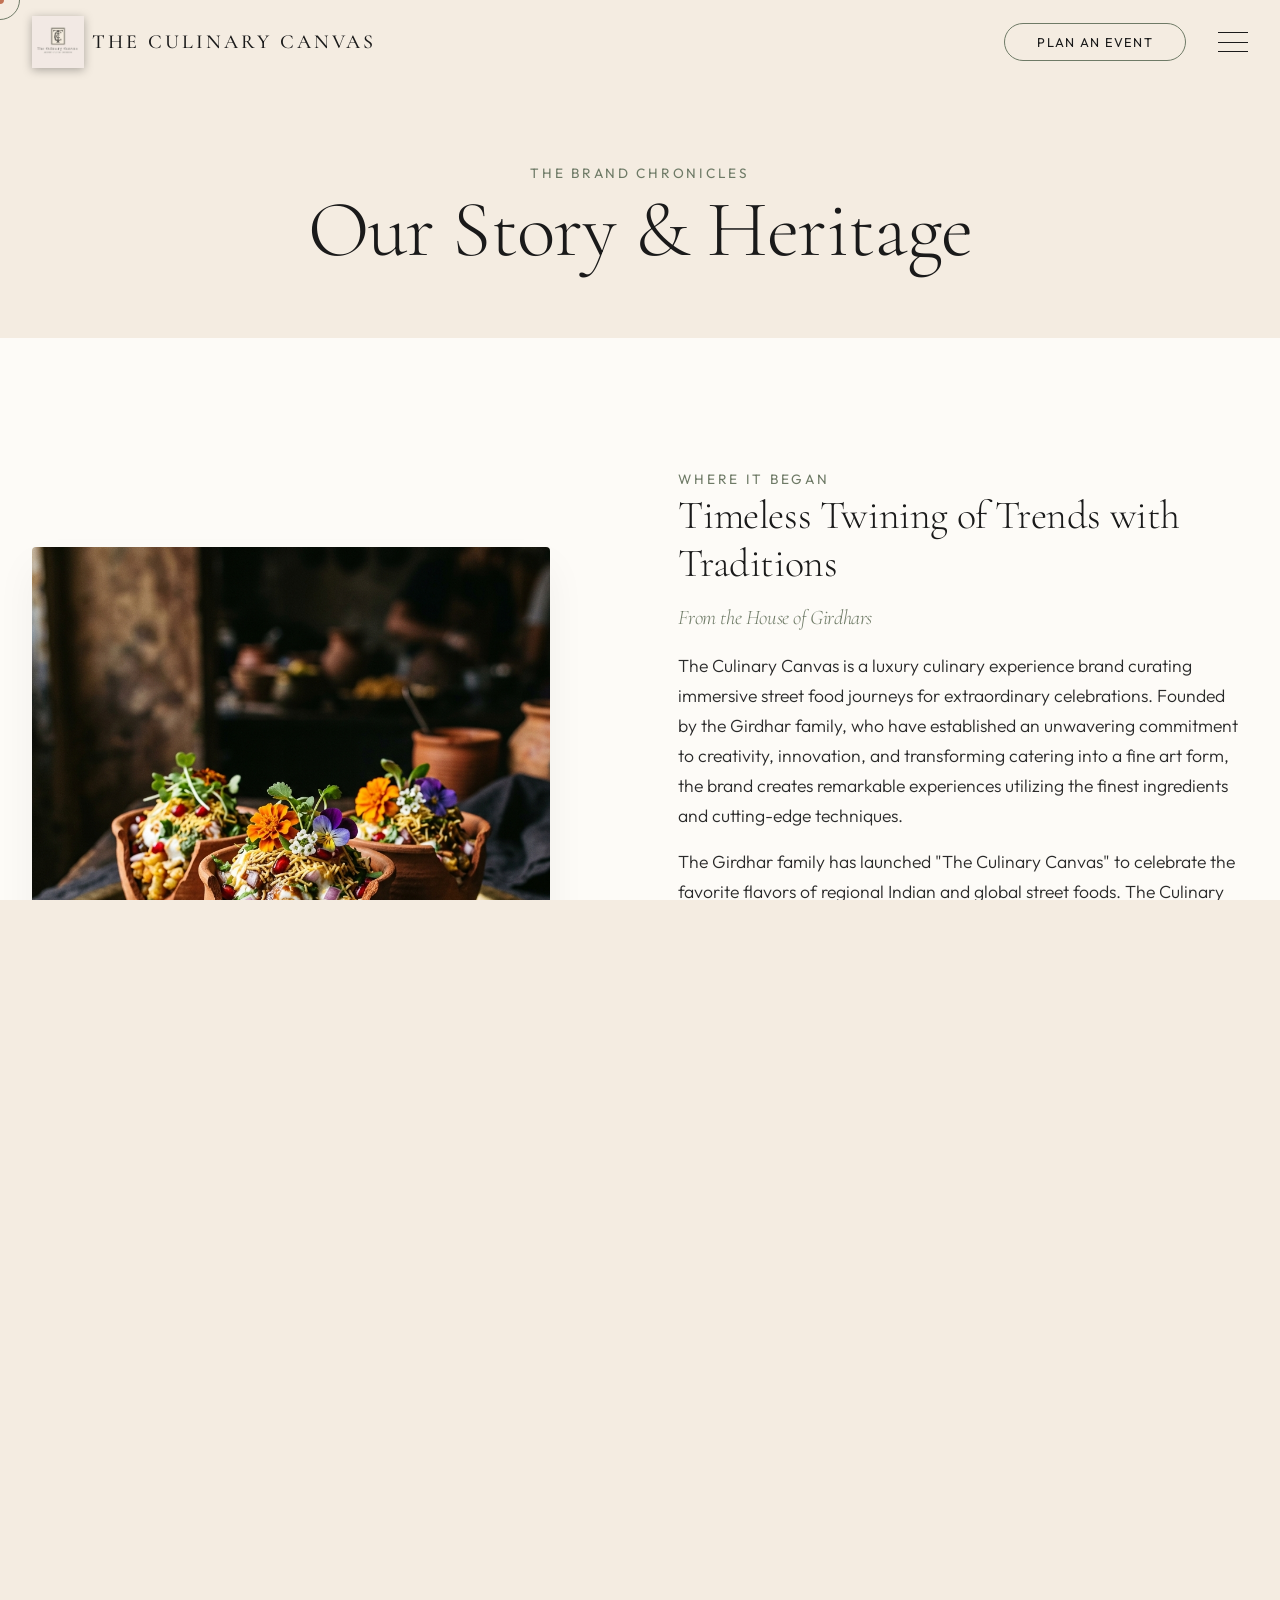
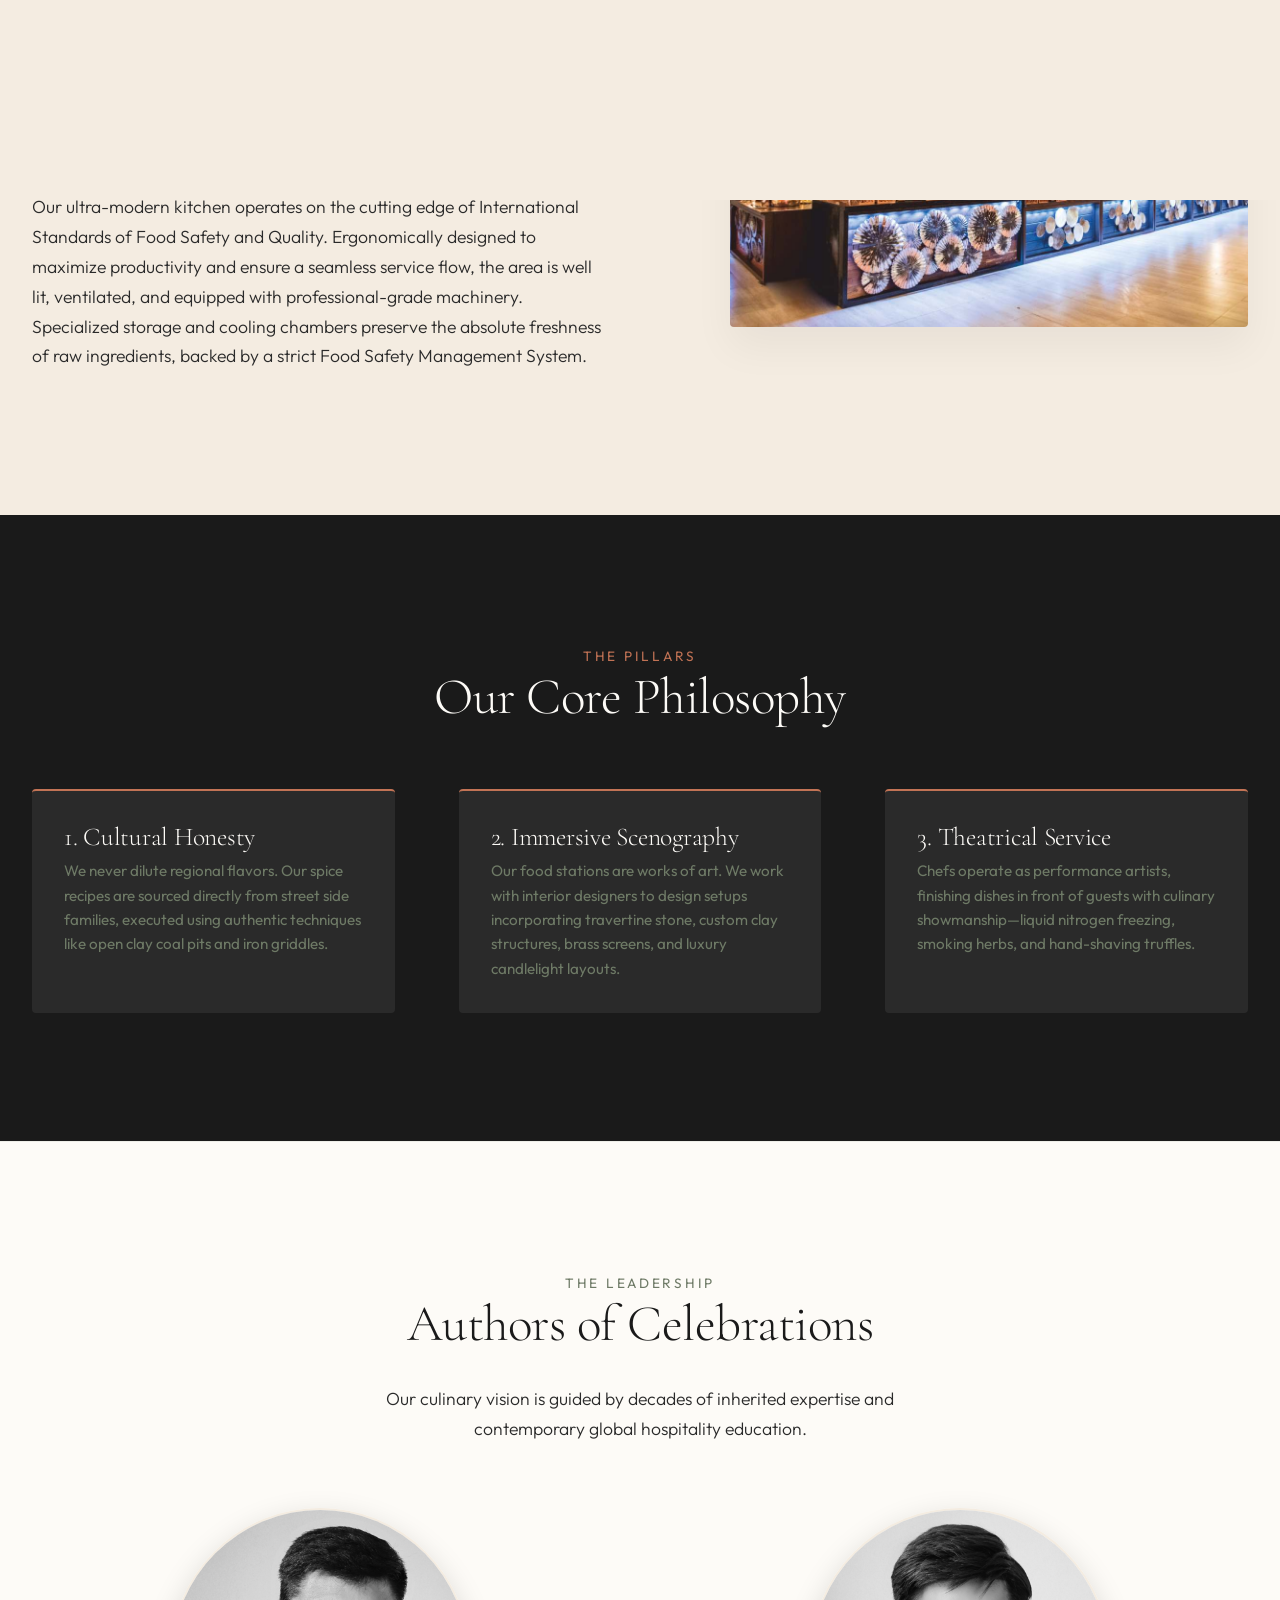
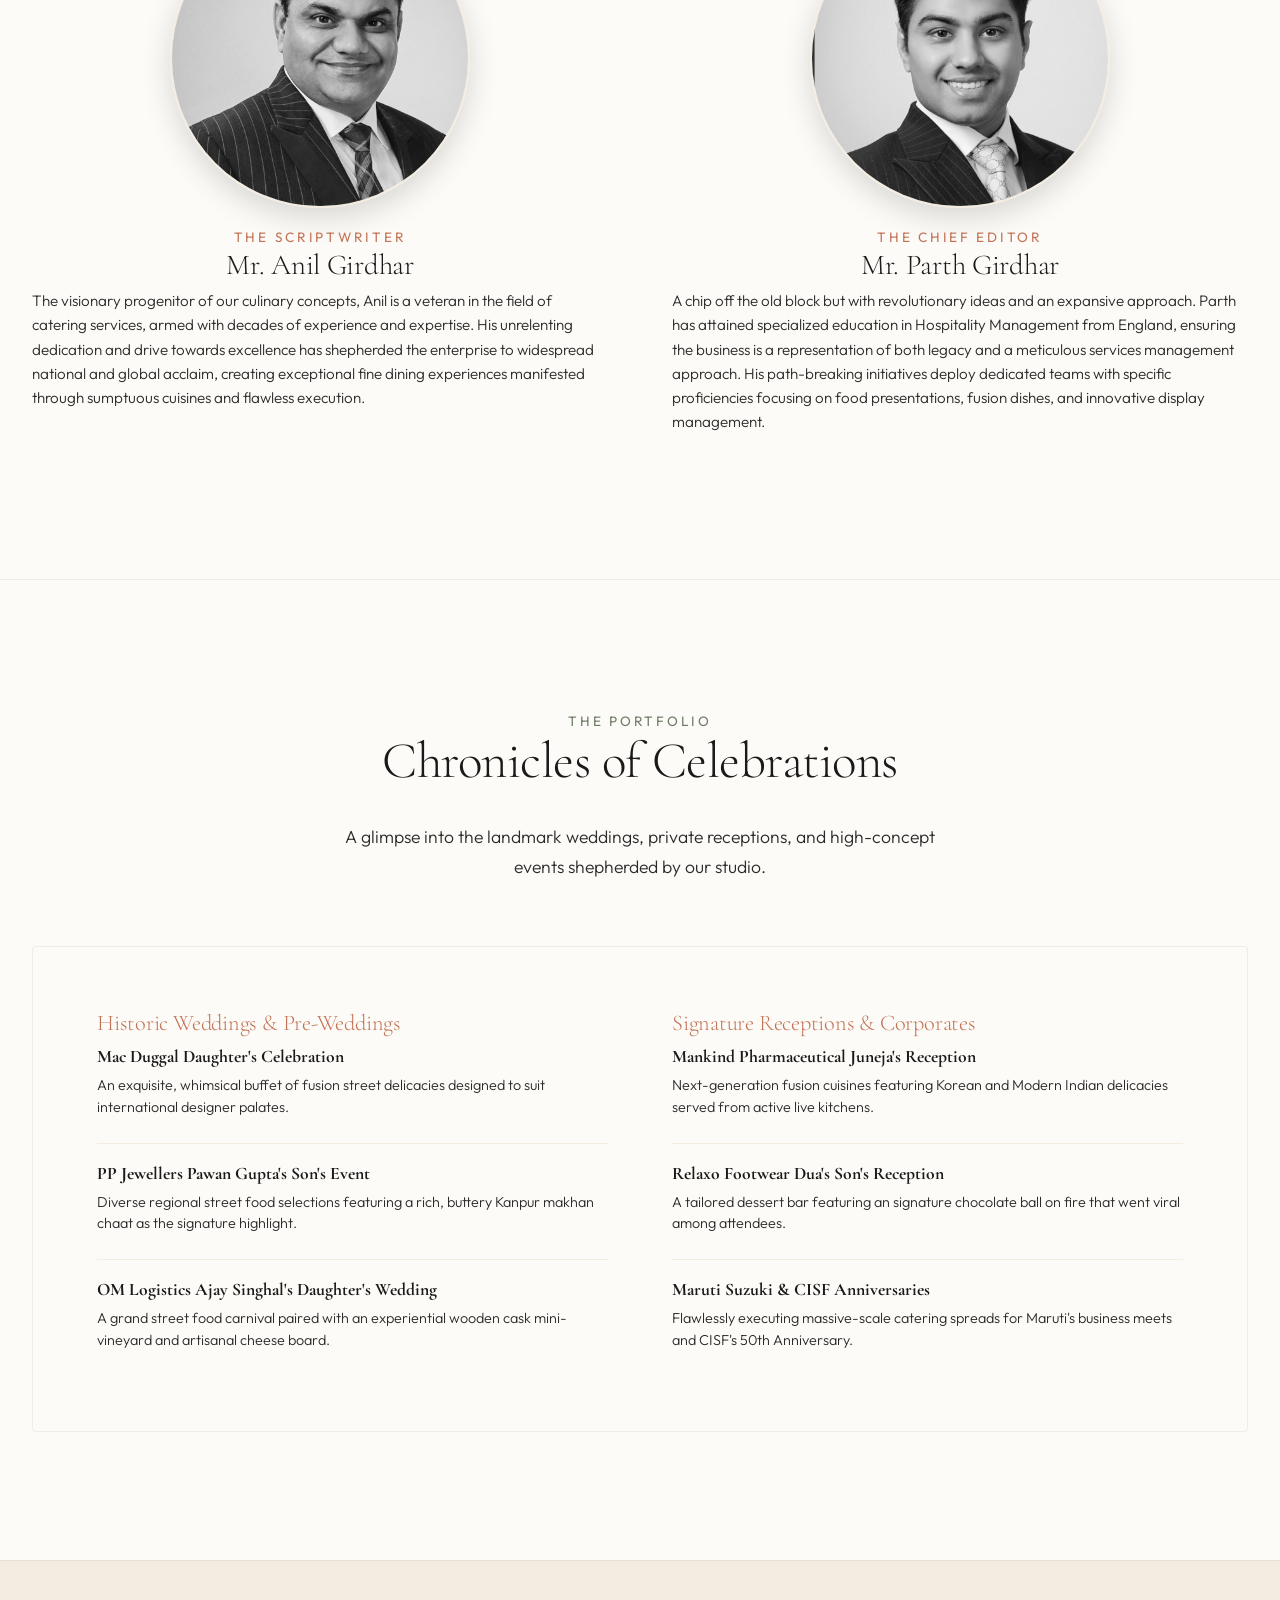
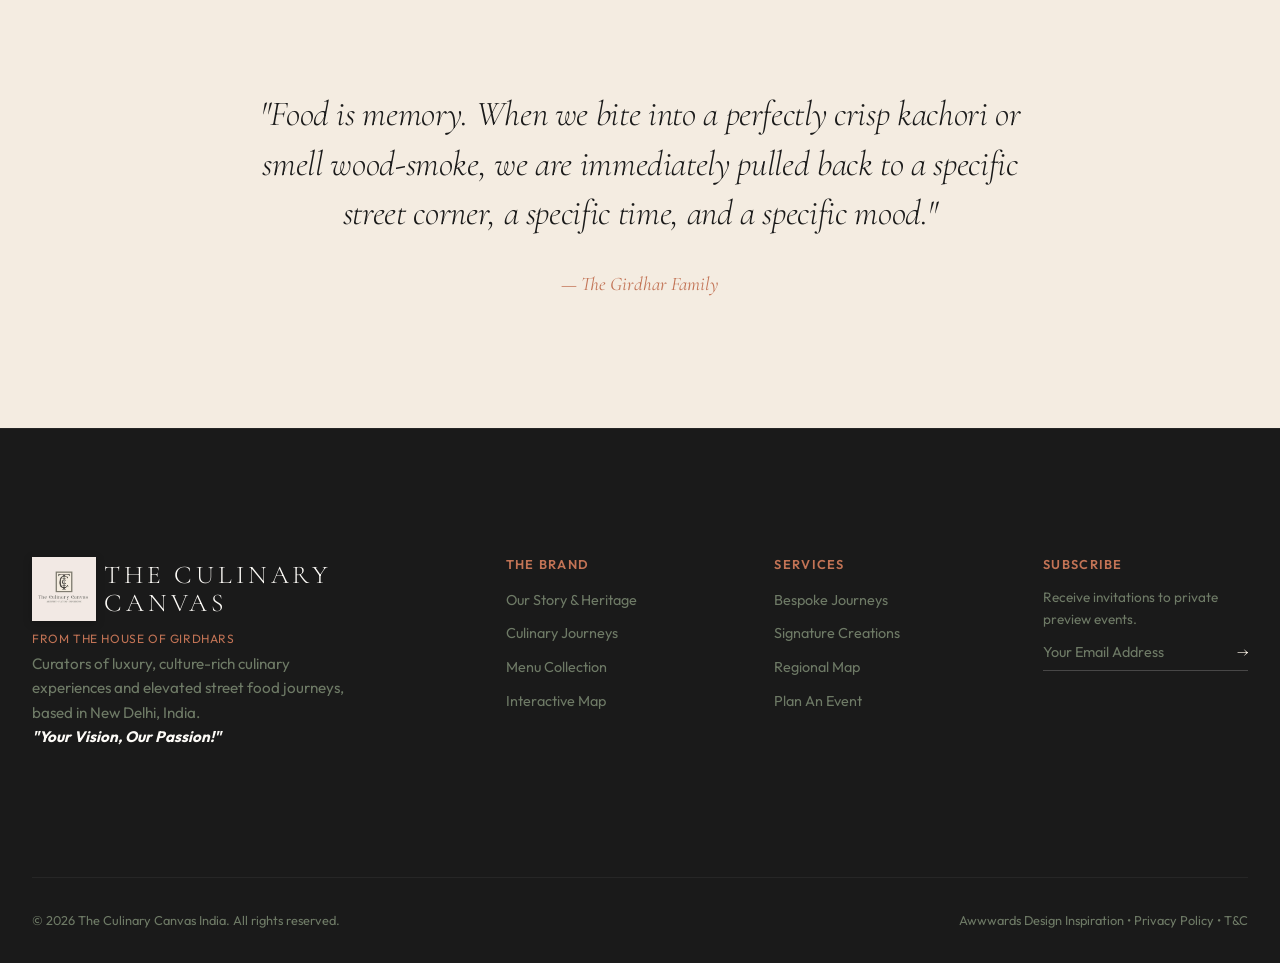
==== commit 6dfbf984: "Add files via upload" ====
--- a/about.html
+++ b/about.html
@@ -3,8 +3,8 @@
 <head>
   <meta charset="UTF-8">
   <meta name="viewport" content="width=device-width, initial-scale=1.0">
-  <meta name="description" content="Discover the story, mission, philosophy, and founder's vision behind Petite Fête, the luxury street food experience curators.">
-  <title>About Us | Petite Fête | Luxury Street Food Curators</title>
+  <meta name="description" content="Discover the story, mission, philosophy, infrastructure, and leadership behind The Culinary Canvas.">
+  <title>About Us | The Culinary Canvas | Luxury Curation</title>
   <link rel="icon" type="image/svg+xml" href="data:image/svg+xml,<svg xmlns=%22http://www.w3.org/2000/svg%22 viewBox=%220 0 100 100%22><text y=%22.9em%22 font-size=%2290%22>✨</text></svg>">
   <link rel="stylesheet" href="css/variables.css">
   <link rel="stylesheet" href="css/layout.css">
@@ -28,7 +28,7 @@
     <section class="section" style="padding-top: 160px; padding-bottom: var(--space-xl); background-color: var(--color-champagne);">
       <div class="container" style="text-align: center;">
         <span class="editorial-subtitle">The Brand Chronicles</span>
-        <h1 class="editorial-title" style="font-size: clamp(3rem, 7vw, 5rem); margin-bottom: 0;">Our Story & Vision</h1>
+        <h1 class="editorial-title" style="font-size: clamp(3rem, 7vw, 5rem); margin-bottom: 0;">Our Story & Heritage</h1>
       </div>
     </section>
 
@@ -41,11 +41,28 @@
           </div>
           <div class="editorial-text" style="padding-left: var(--space-xl); padding-right: 0;">
             <span class="editorial-subtitle">Where It Began</span>
-            <h2 class="editorial-title" style="font-size: 2.5rem; line-height: 1.2; margin-bottom: var(--space-md);">Trailed by Innovation. <br><span style="font-size: 1.3rem; color: var(--color-olive); font-style: italic;">A Unit of Food Art Hospitality Pvt. Ltd. | From the House of Girdhars</span></h2>
-            <p class="editorial-paragraph">Food Art Hospitality Pvt. Ltd. is recognized as the industry trailblazer with an unwavering commitment to creativity, innovation, excellence and transforming catering into an art form. FAH creates remarkable experiences by utilizing the finest ingredients and cutting-edge techniques to create fresh, vibrant cuisine coupled with world-class service.</p>
-            <p class="editorial-paragraph">The visionary founders of FAH have added another feather to their cap by launching "Petite Fête", which celebrates the favorite flavors of global street food. Petite Fête takes you on an unparalleled cultural culinary voyage like never before. This eclectic blend of bespoke luxury and fun food has already created a stir in the industry and aims to reach the pinnacle with its new age molecular gastronomy.</p>
-            <p class="editorial-paragraph">Classic street food in a new avatar is sure to deliver the surprise and tantalize your taste buds. Petite Fête has reinterpreted this culture through its lens of creativity while retaining the authenticity of each dish. The avant-garde brand will make you explore the world's culinary heritage through its theatrical food stations with an exquisite fine dining setup.</p>
+            <h2 class="editorial-title" style="font-size: 2.5rem; line-height: 1.2; margin-bottom: var(--space-md);">Timeless Twining of Trends with Traditions <br><span style="font-size: 1.3rem; color: var(--color-olive); font-style: italic;">From the House of Girdhars</span></h2>
+            <p class="editorial-paragraph">The Culinary Canvas is a luxury culinary experience brand curating immersive street food journeys for extraordinary celebrations. Founded by the Girdhar family, who have established an unwavering commitment to creativity, innovation, and transforming catering into a fine art form, the brand creates remarkable experiences utilizing the finest ingredients and cutting-edge techniques.</p>
+            <p class="editorial-paragraph">The Girdhar family has launched "The Culinary Canvas" to celebrate the favorite flavors of regional Indian and global street foods. The Culinary Canvas takes you on an unparalleled cultural culinary voyage, blending bespoke luxury and fun food with its new age molecular gastronomy.</p>
+            <p class="editorial-paragraph">Classic street food in a new avatar is sure to deliver the surprise and tantalize your taste buds. The Culinary Canvas has reinterpreted this culture through a lens of creativity while retaining the authenticity of each dish. The avant-garde brand will make you explore the world's culinary heritage through its theatrical food stations with an exquisite fine dining setup.</p>
             <p class="editorial-paragraph" style="font-family: var(--font-serif); font-size: 1.3rem; color: var(--color-terracotta); font-style: italic; margin-top: var(--space-md);">"Your Vision, Our Passion!"</p>
+          </div>
+        </div>
+      </div>
+    </section>
+
+    <!-- Infrastructure Section -->
+    <section class="section" style="border-top: 1px solid var(--color-olive-light); background-color: var(--color-champagne);">
+      <div class="container">
+        <div class="editorial-split" style="grid-template-columns: 1.1fr 0.9fr;">
+          <div class="editorial-text" style="padding-right: var(--space-xl);">
+            <span class="editorial-subtitle">The Culinary Facility</span>
+            <h2 class="editorial-title">State‑of‑the‑Art Infrastructure</h2>
+            <p class="editorial-paragraph">Over the years, we have built a stellar reputation based on our honest approach and unwavering commitment to excellence. To support our vision, we have scaled up our infrastructure to create a new state-of-the-art facility.</p>
+            <p class="editorial-paragraph">Our ultra-modern kitchen operates on the cutting edge of International Standards of Food Safety and Quality. Ergonomically designed to maximize productivity and ensure a seamless service flow, the area is well lit, ventilated, and equipped with professional-grade machinery. Specialized storage and cooling chambers preserve the absolute freshness of raw ingredients, backed by a strict Food Safety Management System.</p>
+          </div>
+          <div class="editorial-image-container">
+            <img src="assets/images/lobby.jpg" alt="The Culinary Canvas office lounge" class="editorial-image" style="height: 380px;">
           </div>
         </div>
       </div>
@@ -78,19 +95,98 @@
       </div>
     </section>
 
-    <!-- Founder Vision Section -->
-    <section class="section">
+    <!-- Leadership Section -->
+    <section class="section" style="border-top: 1px solid var(--color-olive-light);">
       <div class="container">
-        <div class="editorial-split">
-          <div class="editorial-text">
-            <span class="editorial-subtitle">The Founders' Vision</span>
-            <h2 class="editorial-title">"A feast should be a shared cultural pilgrimage."</h2>
-            <p class="editorial-paragraph">"Food is memory. When we bite into a perfectly crisp kachori or smell wood-smoke, we are immediately pulled back to a specific street corner, a specific time, and a specific mood. We built Petite Fête to recreate those transportative culinary moments for the most beautiful celebrations in the world."</p>
-            <p style="font-family: var(--font-serif); font-style: italic; font-size: 1.2rem; color: var(--color-terracotta); margin-top: var(--space-md);">— Aarav & Elena Mehta, Founders</p>
+        <div style="text-align: center; max-width: 600px; margin: 0 auto var(--space-xl) auto;">
+          <span class="editorial-subtitle">The Leadership</span>
+          <h2 class="editorial-title">Authors of Celebrations</h2>
+          <p class="editorial-paragraph">Our culinary vision is guided by decades of inherited expertise and contemporary global hospitality education.</p>
+        </div>
+
+        <div style="display: grid; grid-template-columns: 1fr 1fr; gap: var(--space-xl); margin-top: var(--space-lg); text-align: center;">
+          <!-- Mr. Anil Girdhar -->
+          <div style="display: flex; flex-direction: column; align-items: center; gap: var(--space-md);">
+            <div style="width: 300px; height: 300px; overflow: hidden; border-radius: 50%; border: 2px solid var(--color-champagne); box-shadow: 0 10px 30px rgba(0,0,0,0.15);">
+              <img src="assets/images/anil_girdhar.png" alt="Mr. Anil Girdhar, Founder" style="width: 100%; height: 100%; object-fit: cover; object-position: center 10%;">
+            </div>
+            <div>
+              <span class="editorial-subtitle" style="color: var(--color-terracotta);">The Scriptwriter</span>
+              <h3 style="font-family: var(--font-serif); font-size: 1.8rem; margin-bottom: var(--space-sm); color: var(--color-charcoal);">Mr. Anil Girdhar</h3>
+              <p class="editorial-paragraph" style="font-size: 0.95rem; line-height: 1.6; color: var(--color-charcoal-light); text-align: left;">The visionary progenitor of our culinary concepts, Anil is a veteran in the field of catering services, armed with decades of experience and expertise. His unrelenting dedication and drive towards excellence has shepherded the enterprise to widespread national and global acclaim, creating exceptional fine dining experiences manifested through sumptuous cuisines and flawless execution.</p>
+            </div>
           </div>
-          <div class="editorial-image-container">
-            <img src="assets/images/wedding_banquet.png" alt="Founders aesthetic setup" class="editorial-image" style="height: 400px;">
+
+          <!-- Mr. Parth Girdhar -->
+          <div style="display: flex; flex-direction: column; align-items: center; gap: var(--space-md);">
+            <div style="width: 300px; height: 300px; overflow: hidden; border-radius: 50%; border: 2px solid var(--color-champagne); box-shadow: 0 10px 30px rgba(0,0,0,0.15);">
+              <img src="assets/images/parth_girdhar.png" alt="Mr. Parth Girdhar, Chief Editor" style="width: 100%; height: 100%; object-fit: cover; object-position: center 10%;">
+            </div>
+            <div>
+              <span class="editorial-subtitle" style="color: var(--color-terracotta);">The Chief Editor</span>
+              <h3 style="font-family: var(--font-serif); font-size: 1.8rem; margin-bottom: var(--space-sm); color: var(--color-charcoal);">Mr. Parth Girdhar</h3>
+              <p class="editorial-paragraph" style="font-size: 0.95rem; line-height: 1.6; color: var(--color-charcoal-light); text-align: left;">A chip off the old block but with revolutionary ideas and an expansive approach. Parth has attained specialized education in Hospitality Management from England, ensuring the business is a representation of both legacy and a meticulous services management approach. His path-breaking initiatives deploy dedicated teams with specific proficiencies focusing on food presentations, fusion dishes, and innovative display management.</p>
+            </div>
           </div>
+        </div>
+      </div>
+    </section>
+
+    <!-- Chronicles of Celebrations Section -->
+    <section class="section" style="border-top: 1px solid var(--color-olive-light);">
+      <div class="container">
+        <div style="text-align: center; max-width: 600px; margin: 0 auto var(--space-xl) auto;">
+          <span class="editorial-subtitle">The Portfolio</span>
+          <h2 class="editorial-title">Chronicles of Celebrations</h2>
+          <p class="editorial-paragraph">A glimpse into the landmark weddings, private receptions, and high-concept events shepherded by our studio.</p>
+        </div>
+
+        <div style="display: grid; grid-template-columns: 1fr 1fr; gap: var(--space-xl); border: 1px solid var(--color-olive-light); padding: var(--space-xl); border-radius: 4px; background-color: var(--color-ivory);">
+          <div>
+            <h3 style="font-family: var(--font-serif); font-size: 1.4rem; color: var(--color-terracotta); margin-bottom: var(--space-sm);">Historic Weddings & Pre-Weddings</h3>
+            <ul style="list-style: none; padding: 0; display: flex; flex-direction: column; gap: var(--space-md);">
+              <li style="border-bottom: 1px solid var(--color-champagne); padding-bottom: var(--space-sm);">
+                <strong style="font-family: var(--font-serif); font-size: 1.1rem; color: var(--color-charcoal); display: block;">Mac Duggal Daughter's Celebration</strong>
+                <p class="editorial-paragraph" style="font-size: 0.9rem; margin-top: 4px; line-height: 1.5;">An exquisite, whimsical buffet of fusion street delicacies designed to suit international designer palates.</p>
+              </li>
+              <li style="border-bottom: 1px solid var(--color-champagne); padding-bottom: var(--space-sm);">
+                <strong style="font-family: var(--font-serif); font-size: 1.1rem; color: var(--color-charcoal); display: block;">PP Jewellers Pawan Gupta's Son's Event</strong>
+                <p class="editorial-paragraph" style="font-size: 0.9rem; margin-top: 4px; line-height: 1.5;">Diverse regional street food selections featuring a rich, buttery Kanpur makhan chaat as the signature highlight.</p>
+              </li>
+              <li>
+                <strong style="font-family: var(--font-serif); font-size: 1.1rem; color: var(--color-charcoal); display: block;">OM Logistics Ajay Singhal's Daughter's Wedding</strong>
+                <p class="editorial-paragraph" style="font-size: 0.9rem; margin-top: 4px; line-height: 1.5;">A grand street food carnival paired with an experiential wooden cask mini-vineyard and artisanal cheese board.</p>
+              </li>
+            </ul>
+          </div>
+
+          <div>
+            <h3 style="font-family: var(--font-serif); font-size: 1.4rem; color: var(--color-terracotta); margin-bottom: var(--space-sm);">Signature Receptions & Corporates</h3>
+            <ul style="list-style: none; padding: 0; display: flex; flex-direction: column; gap: var(--space-md);">
+              <li style="border-bottom: 1px solid var(--color-champagne); padding-bottom: var(--space-sm);">
+                <strong style="font-family: var(--font-serif); font-size: 1.1rem; color: var(--color-charcoal); display: block;">Mankind Pharmaceutical Juneja's Reception</strong>
+                <p class="editorial-paragraph" style="font-size: 0.9rem; margin-top: 4px; line-height: 1.5;">Next-generation fusion cuisines featuring Korean and Modern Indian delicacies served from active live kitchens.</p>
+              </li>
+              <li style="border-bottom: 1px solid var(--color-champagne); padding-bottom: var(--space-sm);">
+                <strong style="font-family: var(--font-serif); font-size: 1.1rem; color: var(--color-charcoal); display: block;">Relaxo Footwear Dua's Son's Reception</strong>
+                <p class="editorial-paragraph" style="font-size: 0.9rem; margin-top: 4px; line-height: 1.5;">A tailored dessert bar featuring an signature chocolate ball on fire that went viral among attendees.</p>
+              </li>
+              <li>
+                <strong style="font-family: var(--font-serif); font-size: 1.1rem; color: var(--color-charcoal); display: block;">Maruti Suzuki & CISF Anniversaries</strong>
+                <p class="editorial-paragraph" style="font-size: 0.9rem; margin-top: 4px; line-height: 1.5;">Flawlessly executing massive-scale catering spreads for Maruti's business meets and CISF's 50th Anniversary.</p>
+              </li>
+            </ul>
+          </div>
+        </div>
+      </div>
+    </section>
+
+    <!-- Brand Quote Section -->
+    <section class="section" style="border-top: 1px solid var(--color-olive-light); background-color: var(--color-champagne);">
+      <div class="container">
+        <div style="text-align: center; max-width: 800px; margin: 0 auto;">
+          <h2 class="editorial-title" style="font-size: 2.2rem; font-style: italic; line-height: 1.4;">"Food is memory. When we bite into a perfectly crisp kachori or smell wood-smoke, we are immediately pulled back to a specific street corner, a specific time, and a specific mood."</h2>
+          <p style="font-family: var(--font-serif); font-style: italic; font-size: 1.2rem; color: var(--color-terracotta); margin-top: var(--space-md);">— The Girdhar Family</p>
         </div>
       </div>
     </section>
--- a/css/components.css
+++ b/css/components.css
@@ -301,7 +301,7 @@
   }
 }
 
-/* --- INTERACTIVE WORLD MAP --- */
+/* --- INTERACTIVE INDIA MAP --- */
 .map-page-container {
   display: flex;
   flex-direction: column;
@@ -312,62 +312,78 @@
 .map-wrapper {
   position: relative;
   width: 100%;
-  max-width: 1000px;
+  max-width: 800px;
   margin: var(--space-xl) auto;
+}
+
+.india-map-container {
+  position: relative;
+  width: 100%;
+  overflow: hidden;
+  border-radius: 8px;
   border: 1px solid var(--color-olive-light);
-  border-radius: 8px;
   background-color: var(--color-champagne);
-  padding: var(--space-lg);
-  box-shadow: inset 0 0 40px rgba(0,0,0,0.02);
-}
-
-.svg-world-map {
+  box-shadow: 0 15px 30px rgba(0,0,0,0.05);
+}
+
+.india-map-image {
   width: 100%;
   height: auto;
-  fill: #DCD4C7; /* Soft base for map land */
-  stroke: var(--color-ivory);
-  stroke-width: 0.5px;
-}
-
-.map-pin {
+  display: block;
+  opacity: 0.9;
+}
+
+.india-map-pin {
+  position: absolute;
   cursor: pointer;
-  transition: var(--transition-fast);
-}
-
-.map-pin circle.pin-dot {
-  fill: var(--color-terracotta);
-  transition: fill 0.3s, r 0.3s;
-}
-
-.map-pin circle.pin-pulse {
-  fill: none;
-  stroke: var(--color-terracotta);
-  stroke-width: 1.5;
-  opacity: 0.8;
-  transform-origin: center;
+  transform: translate(-50%, -50%);
+  width: 24px;
+  height: 24px;
+  z-index: 10;
+}
+
+.india-map-pin .pin-dot {
+  width: 8px;
+  height: 8px;
+  background-color: var(--color-terracotta);
+  border-radius: 50%;
+  position: absolute;
+  top: 50%;
+  left: 50%;
+  transform: translate(-50%, -50%);
+  transition: transform 0.3s, background-color 0.3s;
+}
+
+.india-map-pin .pin-pulse {
+  width: 24px;
+  height: 24px;
+  border: 2px solid var(--color-terracotta);
+  border-radius: 50%;
+  position: absolute;
+  top: 0;
+  left: 0;
   animation: mapPulse 2s infinite ease-out;
-}
-
-.map-pin:hover circle.pin-dot {
-  fill: var(--color-charcoal);
-  r: 8px;
-}
-
-.map-pin.active circle.pin-dot {
-  fill: var(--color-olive);
-  r: 10px;
+  pointer-events: none;
+}
+
+.india-map-pin:hover .pin-dot {
+  background-color: var(--color-charcoal);
+  transform: translate(-50%, -50%) scale(1.5);
+}
+
+.india-map-pin.active .pin-dot {
+  background-color: var(--color-olive);
+  transform: translate(-50%, -50%) scale(1.8);
 }
 
 @keyframes mapPulse {
   0% {
-    r: 4px;
+    transform: scale(0.3);
     opacity: 0.8;
-    stroke-width: 1.5;
   }
   100% {
-    r: 25px;
+    transform: scale(1.3);
     opacity: 0;
-    stroke-width: 0.2;
   }
 }
 
@@ -976,3 +992,532 @@
     gap: 0;
   }
 }
+
+/* --- HORIZONTAL CARAVAN JOURNEY --- */
+.caravan-scroll-wrapper {
+  position: relative;
+  height: 400vh; /* Scroll length for 4 panels */
+  background-color: var(--color-charcoal);
+}
+
+.caravan-sticky-container {
+  position: sticky;
+  top: 0;
+  height: 100vh;
+  width: 100%;
+  overflow: hidden;
+  display: flex;
+  flex-direction: column;
+  justify-content: center;
+}
+
+.caravan-horizontal-track {
+  display: flex;
+  width: 400vw; /* 4 slides, each 100vw */
+  height: 100%;
+  will-change: transform;
+}
+
+.caravan-slide {
+  width: 100vw;
+  height: 100%;
+  display: flex;
+  align-items: center;
+  justify-content: center;
+  position: relative;
+  overflow: hidden;
+  padding: 0 var(--space-xl);
+}
+
+/* Background overlay per slide to set regional hues */
+.caravan-slide::before {
+  content: '';
+  position: absolute;
+  top: 0;
+  left: 0;
+  width: 100%;
+  height: 100%;
+  z-index: 1;
+  opacity: 0.85;
+}
+
+/* Slide 1: North (Terracotta/Amber) */
+.caravan-slide-north {
+  background-color: #1a1512;
+}
+.caravan-slide-north::before {
+  background: radial-gradient(circle at 70% 30%, rgba(200, 95, 66, 0.15) 0%, transparent 70%);
+}
+
+/* Slide 2: West (Turquoise/Sand) */
+.caravan-slide-west {
+  background-color: #12171a;
+}
+.caravan-slide-west::before {
+  background: radial-gradient(circle at 30% 70%, rgba(66, 150, 160, 0.15) 0%, transparent 70%);
+}
+
+/* Slide 3: South (Emerald/Gold) */
+.caravan-slide-south {
+  background-color: #121a14;
+}
+.caravan-slide-south::before {
+  background: radial-gradient(circle at 80% 80%, rgba(85, 140, 90, 0.15) 0%, transparent 70%);
+}
+
+/* Slide 4: East (Marigold/Saffron) */
+.caravan-slide-east {
+  background-color: #1a1215;
+}
+.caravan-slide-east::before {
+  background: radial-gradient(circle at 40% 20%, rgba(210, 150, 50, 0.15) 0%, transparent 70%);
+}
+
+.caravan-content-box {
+  position: relative;
+  z-index: 5;
+  max-width: 1100px;
+  width: 100%;
+  display: grid;
+  grid-template-columns: 1.1fr 0.9fr;
+  gap: var(--space-xl);
+  align-items: center;
+}
+
+.caravan-text-side {
+  color: var(--color-ivory);
+}
+
+.caravan-subtitle {
+  font-family: var(--font-sans);
+  font-size: 0.85rem;
+  letter-spacing: 0.3em;
+  text-transform: uppercase;
+  color: var(--color-terracotta);
+  display: block;
+  margin-bottom: var(--space-sm);
+}
+
+.caravan-title {
+  font-family: var(--font-serif);
+  font-size: clamp(2.5rem, 5vw, 4rem);
+  line-height: 1.1;
+  color: var(--color-ivory);
+  margin-bottom: var(--space-md);
+}
+
+.caravan-desc {
+  font-family: var(--font-sans);
+  font-size: 1.05rem;
+  line-height: 1.7;
+  color: var(--color-olive);
+  margin-bottom: var(--space-lg);
+}
+
+.caravan-dishes-list {
+  display: flex;
+  flex-direction: column;
+  gap: var(--space-sm);
+  margin-bottom: var(--space-lg);
+}
+
+.caravan-dish-item {
+  display: flex;
+  align-items: center;
+  gap: var(--space-sm);
+  font-family: var(--font-serif);
+  font-size: 1.25rem;
+  font-style: italic;
+  color: var(--color-champagne);
+}
+
+.caravan-dish-dot {
+  width: 6px;
+  height: 6px;
+  border-radius: 50%;
+  background-color: var(--color-terracotta);
+}
+
+.caravan-img-side {
+  position: relative;
+  height: 480px;
+  display: flex;
+  align-items: center;
+  justify-content: center;
+}
+
+.caravan-featured-image {
+  width: 100%;
+  height: 100%;
+  object-fit: cover;
+  border-radius: 4px;
+  border: 1px solid var(--color-olive-light);
+  box-shadow: 0 20px 40px rgba(0,0,0,0.3);
+}
+
+/* Floating 3D Spice Elements */
+.caravan-floating-spice {
+  position: absolute;
+  z-index: 10;
+  width: 180px;
+  height: 180px;
+  object-fit: contain;
+  mix-blend-mode: screen;
+  pointer-events: none;
+  filter: contrast(1.1) brightness(1.1) drop-shadow(0 15px 15px rgba(0,0,0,0.5));
+  will-change: transform;
+}
+
+/* Specific floating positions */
+.spice-cinnamon-1 {
+  bottom: 10%;
+  right: 5%;
+  width: 220px;
+  height: 220px;
+  transform: rotate(-15deg);
+}
+
+.spice-cinnamon-2 {
+  top: 15%;
+  left: 5%;
+  width: 140px;
+  height: 140px;
+  transform: rotate(45deg);
+}
+
+.spice-chili-1 {
+  bottom: 8%;
+  left: 8%;
+  width: 200px;
+  height: 200px;
+  transform: rotate(30deg);
+}
+
+.spice-cardamom-1 {
+  top: 12%;
+  right: 12%;
+  width: 160px;
+  height: 160px;
+  transform: rotate(-35deg);
+}
+
+.spice-saffron-1 {
+  bottom: 15%;
+  right: 15%;
+  width: 180px;
+  height: 180px;
+  transform: rotate(20deg);
+}
+
+/* Indicator dots representing scroll progress */
+.caravan-progress-indicator {
+  position: absolute;
+  bottom: 5%;
+  left: 50%;
+  transform: translateX(-50%);
+  display: flex;
+  gap: var(--space-md);
+  z-index: 20;
+}
+
+.caravan-dot {
+  width: 8px;
+  height: 8px;
+  border-radius: 50%;
+  background-color: rgba(244, 240, 230, 0.2);
+  transition: var(--transition-fast);
+}
+
+.caravan-dot.active {
+  background-color: var(--color-terracotta);
+  transform: scale(1.3);
+}
+
+@media (max-width: 992px) {
+  .caravan-content-box {
+    grid-template-columns: 1fr;
+    gap: var(--space-lg);
+    text-align: center;
+    max-height: 85vh;
+    overflow-y: auto;
+  }
+  .caravan-img-side {
+    height: 280px;
+  }
+  .caravan-dish-item {
+    justify-content: center;
+    font-size: 1.1rem;
+  }
+  .caravan-floating-spice {
+    width: 100px;
+    height: 100px;
+  }
+  .spice-cinnamon-1, .spice-chili-1, .spice-cardamom-1, .spice-saffron-1 {
+    display: none; /* Hide secondary floaters on small viewports for legibility */
+  }
+}
+
+/* --- HOMEPAGE MAP-SCROLL JOURNEY --- */
+.map-scroll-wrapper {
+  position: relative;
+  background-color: var(--color-charcoal);
+  border-top: 1px solid var(--color-olive-light);
+  border-bottom: 1px solid var(--color-olive-light);
+}
+
+.map-scroll-container {
+  display: grid;
+  grid-template-columns: 1.1fr 0.9fr;
+  min-height: 100vh;
+}
+
+.map-sticky-box {
+  position: sticky;
+  top: 0;
+  height: 100vh;
+  overflow: hidden;
+  display: flex;
+  align-items: center;
+  justify-content: center;
+  border-right: 1px solid var(--color-olive-light);
+  background-color: #151515;
+}
+
+.map-viewport {
+  position: relative;
+  width: 90%;
+  height: 80%;
+  display: flex;
+  align-items: center;
+  justify-content: center;
+  transition: transform 1.2s cubic-bezier(0.25, 1, 0.5, 1);
+  will-change: transform;
+}
+
+.map-image-element {
+  max-width: 100%;
+  max-height: 100%;
+  object-fit: contain;
+  opacity: 0.85;
+}
+
+/* Map Interactive Pins */
+.map-scroll-pin {
+  position: absolute;
+  width: 14px;
+  height: 14px;
+  border-radius: 50%;
+  background-color: rgba(244, 240, 230, 0.3);
+  border: 1px solid var(--color-champagne);
+  transform: translate(-50%, -50%);
+  cursor: pointer;
+  z-index: 10;
+  transition: background-color 0.5s, transform 0.5s, box-shadow 0.5s;
+}
+
+.map-scroll-pin::after {
+  content: '';
+  position: absolute;
+  top: -6px;
+  left: -6px;
+  width: 24px;
+  height: 24px;
+  border-radius: 50%;
+  border: 1px solid var(--color-terracotta);
+  opacity: 0;
+  transform: scale(0.8);
+  transition: transform 0.5s, opacity 0.5s;
+}
+
+.map-scroll-pin.active {
+  background-color: var(--color-terracotta);
+  transform: translate(-50%, -50%) scale(1.4);
+  box-shadow: 0 0 15px var(--color-terracotta);
+}
+
+.map-scroll-pin.active::after {
+  opacity: 1;
+  transform: scale(1);
+  animation: pinPulse 2s infinite;
+}
+
+@keyframes pinPulse {
+  0% { transform: scale(1); opacity: 0.8; }
+  100% { transform: scale(1.8); opacity: 0; }
+}
+
+.map-scroll-label {
+  position: absolute;
+  bottom: 100%;
+  left: 50%;
+  transform: translate(-50%, -6px);
+  background-color: rgba(26, 26, 26, 0.8);
+  border: 1px solid var(--color-olive-light);
+  color: var(--color-ivory);
+  padding: 2px 8px;
+  border-radius: 2px;
+  font-family: var(--font-sans);
+  font-size: 0.65rem;
+  letter-spacing: 0.1em;
+  white-space: nowrap;
+  opacity: 0.6;
+  transition: opacity 0.3s;
+}
+
+.map-scroll-pin.active .map-scroll-label {
+  opacity: 1;
+  color: var(--color-terracotta);
+  background-color: rgba(26, 26, 26, 0.95);
+}
+
+.map-scroll-track {
+  padding: 15vh var(--space-xl);
+  display: flex;
+  flex-direction: column;
+  gap: 20vh; /* Large gaps so only one card is active at a time */
+}
+
+.map-scroll-card {
+  opacity: 0.2;
+  transform: translateY(40px);
+  transition: opacity 0.8s, transform 0.8s;
+  padding: var(--space-xl);
+  background-color: var(--color-charcoal-light);
+  border-left: 3px solid transparent;
+  border-radius: 4px;
+}
+
+.map-scroll-card.active {
+  opacity: 1;
+  transform: translateY(0);
+  border-left-color: var(--color-terracotta);
+  box-shadow: 0 10px 30px rgba(0,0,0,0.2);
+}
+
+.map-card-subtitle {
+  font-family: var(--font-sans);
+  font-size: 0.8rem;
+  letter-spacing: 0.2em;
+  text-transform: uppercase;
+  color: var(--color-terracotta);
+  margin-bottom: var(--space-xs);
+  display: block;
+}
+
+.map-card-title {
+  font-family: var(--font-serif);
+  font-size: 2.2rem;
+  color: var(--color-ivory);
+  margin-bottom: var(--space-md);
+  line-height: 1.2;
+}
+
+.map-card-desc {
+  font-family: var(--font-sans);
+  font-size: 0.95rem;
+  line-height: 1.6;
+  color: var(--color-olive);
+  margin-bottom: var(--space-md);
+}
+
+.map-card-item {
+  font-family: var(--font-serif);
+  font-style: italic;
+  font-size: 1.15rem;
+  color: var(--color-champagne);
+  margin-bottom: 4px;
+}
+
+@media (max-width: 992px) {
+  .map-scroll-container {
+    grid-template-columns: 1fr;
+  }
+  .map-sticky-box {
+    position: sticky;
+    top: 60px; /* Below header */
+    height: 350px;
+    z-index: 100;
+    border-right: none;
+    border-bottom: 1px solid var(--color-olive-light);
+  }
+  .map-viewport {
+    height: 90%;
+  }
+  .map-scroll-track {
+    padding: var(--space-xl);
+    gap: var(--space-xl);
+  }
+  .map-scroll-card {
+    opacity: 0.9;
+    transform: none;
+  }
+}
+
+/* --- POPUP CONCEPTS --- */
+.popups-grid {
+  display: grid;
+  grid-template-columns: repeat(auto-fit, minmax(280px, 1fr));
+  gap: var(--space-xl);
+  margin-top: var(--space-xl);
+}
+
+.popup-card {
+  background-color: rgba(255, 255, 255, 0.02);
+  border: 1px solid rgba(244, 240, 230, 0.08);
+  padding: var(--space-lg);
+  border-radius: 4px;
+  transition: var(--transition-smooth);
+  backdrop-filter: blur(10px);
+}
+
+.popup-card:hover {
+  transform: translateY(-5px);
+  background-color: rgba(255, 255, 255, 0.04);
+  box-shadow: 0 15px 30px rgba(0,0,0,0.3);
+  border-color: var(--color-terracotta);
+}
+
+.popup-icon-tag {
+  font-family: var(--font-sans);
+  font-size: 0.7rem;
+  letter-spacing: 0.15em;
+  text-transform: uppercase;
+  color: var(--color-terracotta);
+  border: 1px solid var(--color-terracotta);
+  padding: 2px 6px;
+  border-radius: 2px;
+  display: inline-block;
+  margin-bottom: var(--space-sm);
+}
+
+/* --- CLIENT ROSTER TICKER --- */
+.client-ticker-wrapper {
+  overflow: hidden;
+  position: relative;
+  background-color: var(--color-champagne);
+  padding: var(--space-md) 0;
+  border-top: 1px solid var(--color-olive-light);
+  border-bottom: 1px solid var(--color-olive-light);
+}
+
+.client-ticker-track {
+  display: flex;
+  width: max-content;
+  animation: tickerScroll 35s linear infinite;
+  gap: 80px;
+  align-items: center;
+}
+
+.client-ticker-item {
+  font-family: var(--font-serif);
+  font-size: 1.4rem;
+  font-weight: 300;
+  color: var(--color-olive);
+  letter-spacing: 0.05em;
+  white-space: nowrap;
+}
+
+@keyframes tickerScroll {
+  0% { transform: translateX(0); }
+  100% { transform: translateX(-50%); }
+}
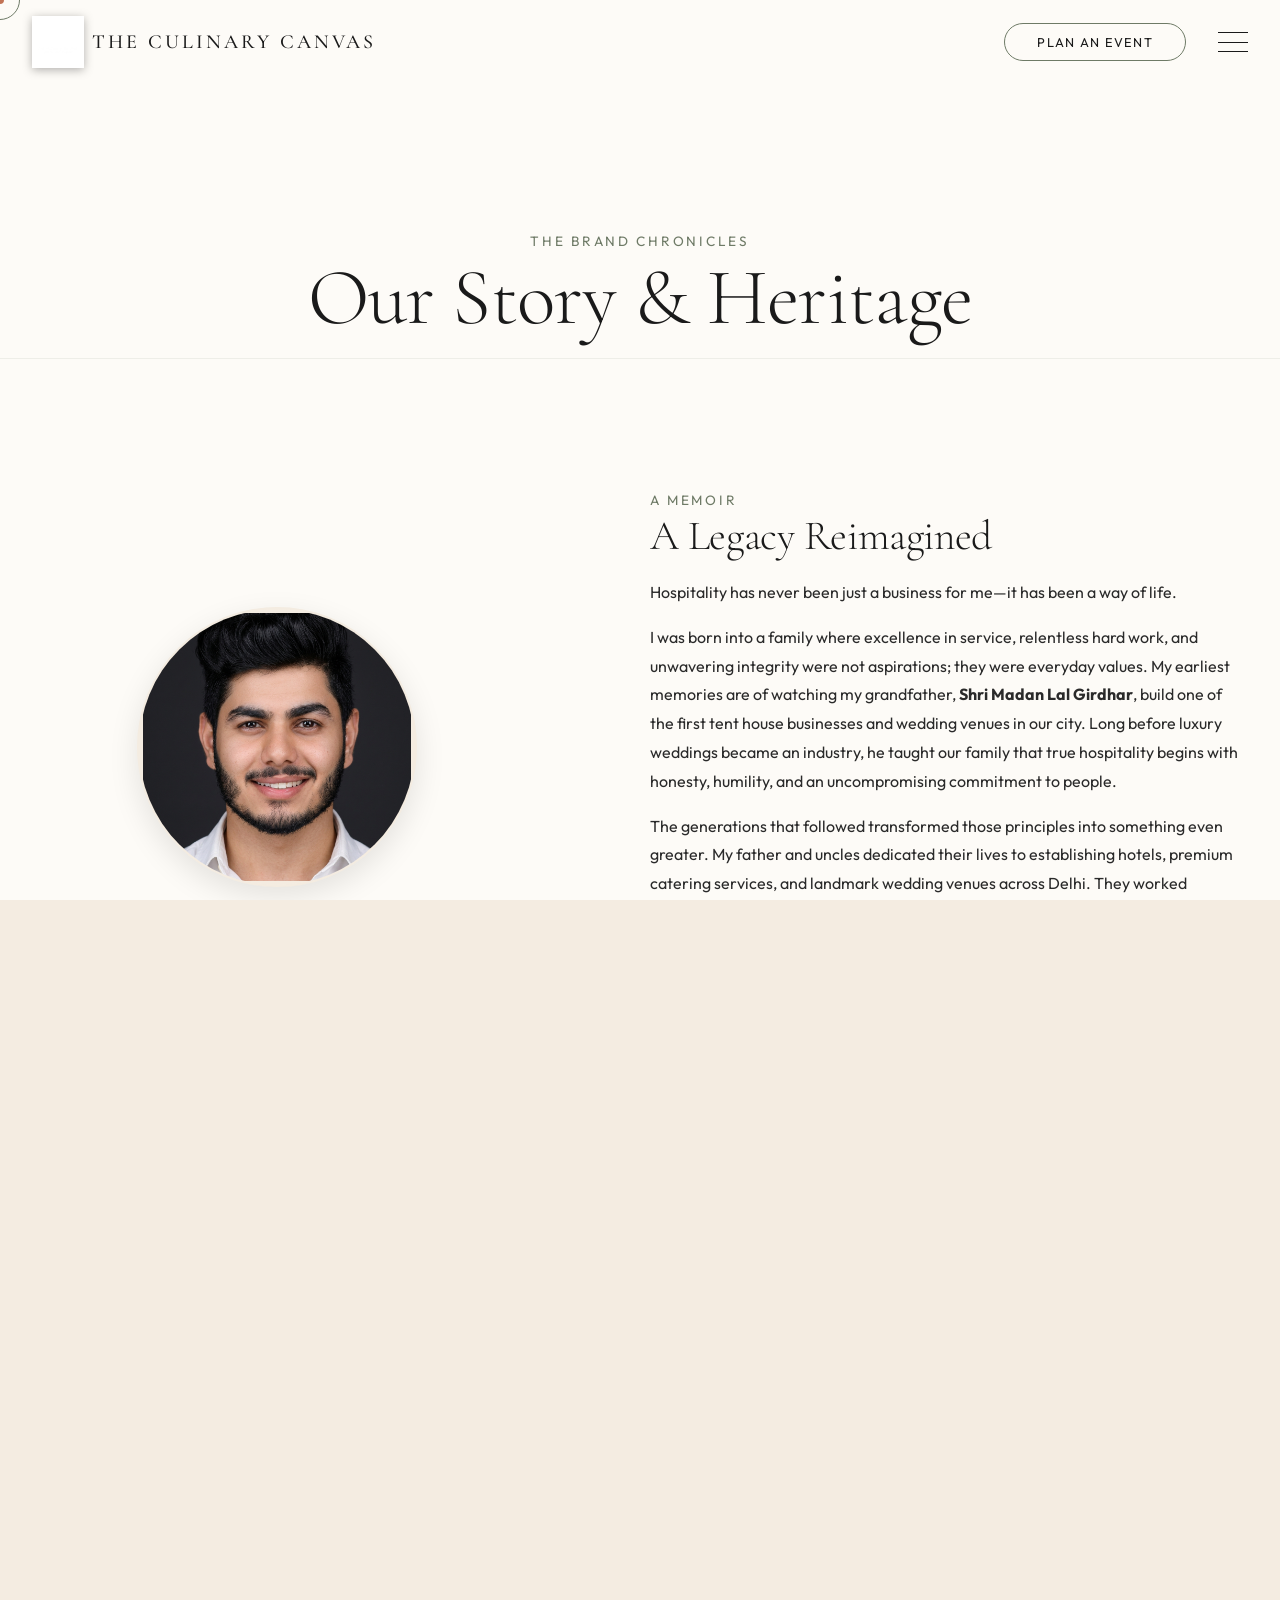
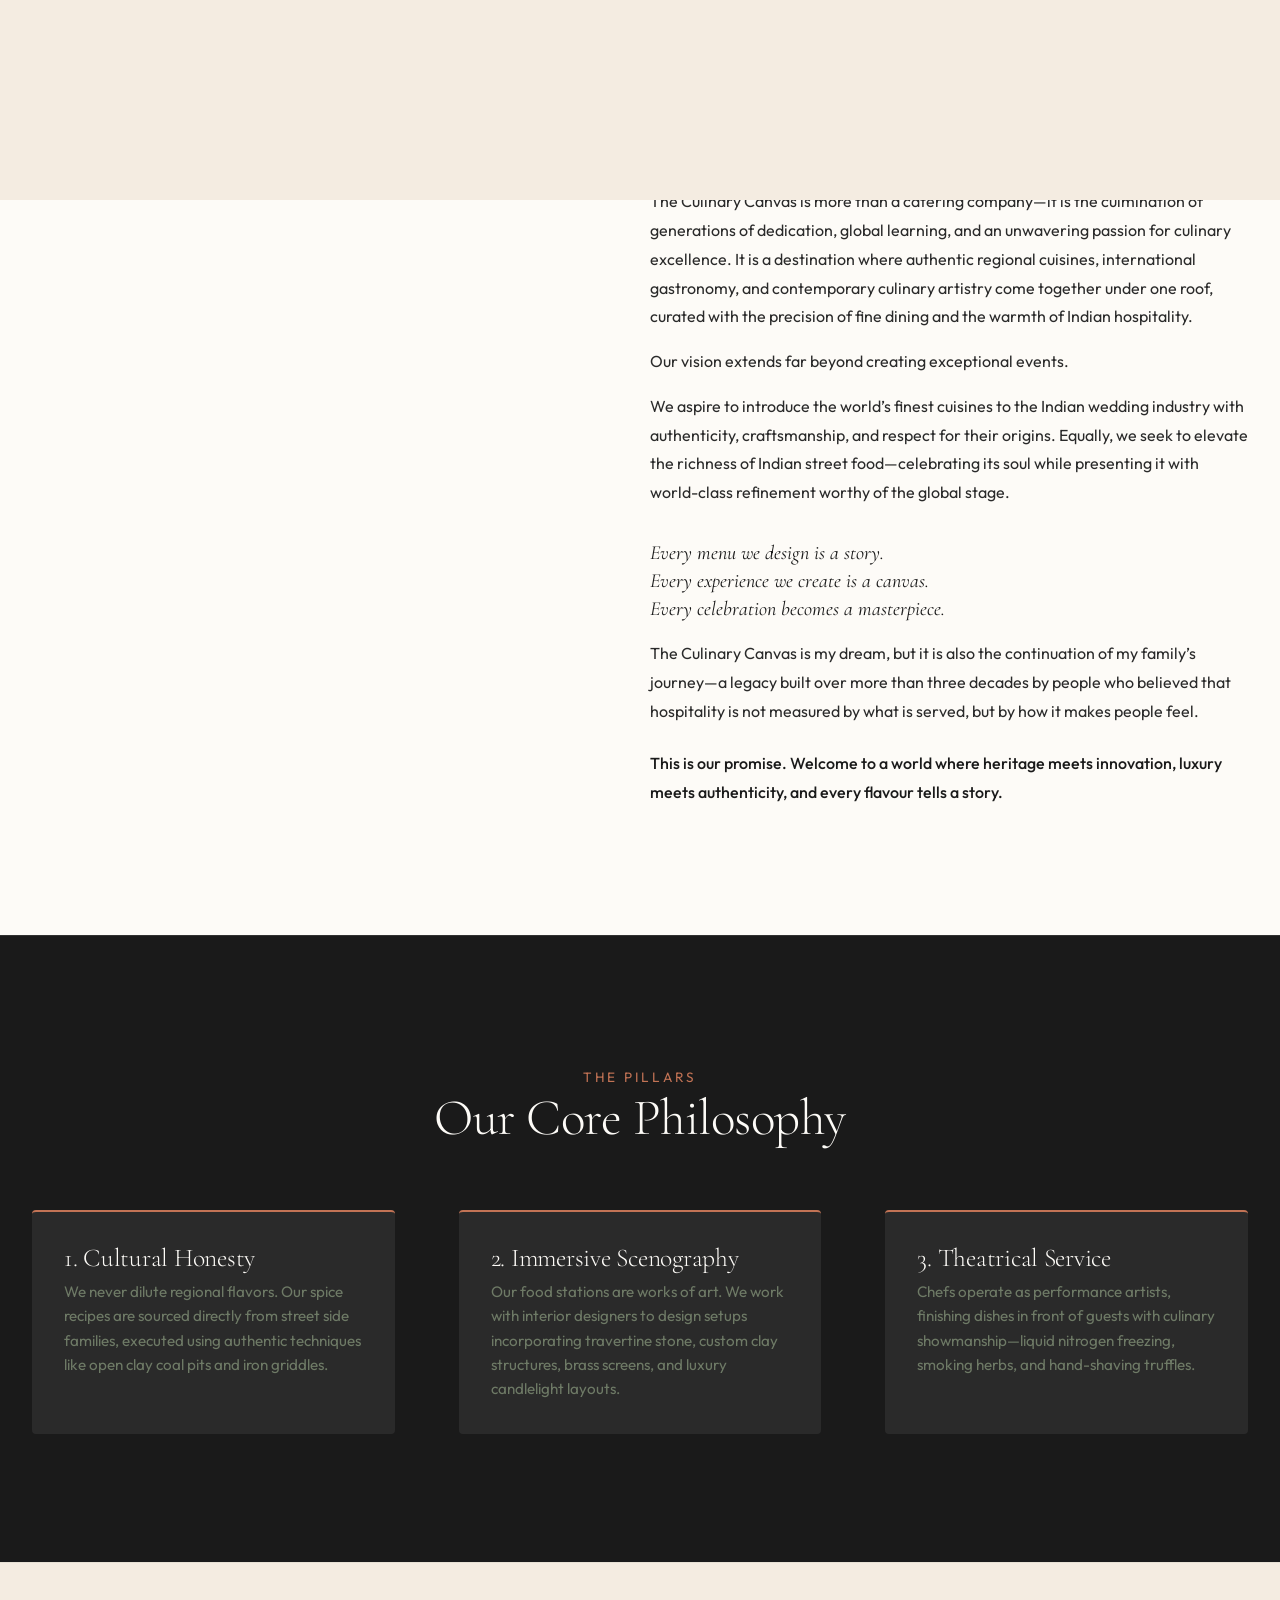
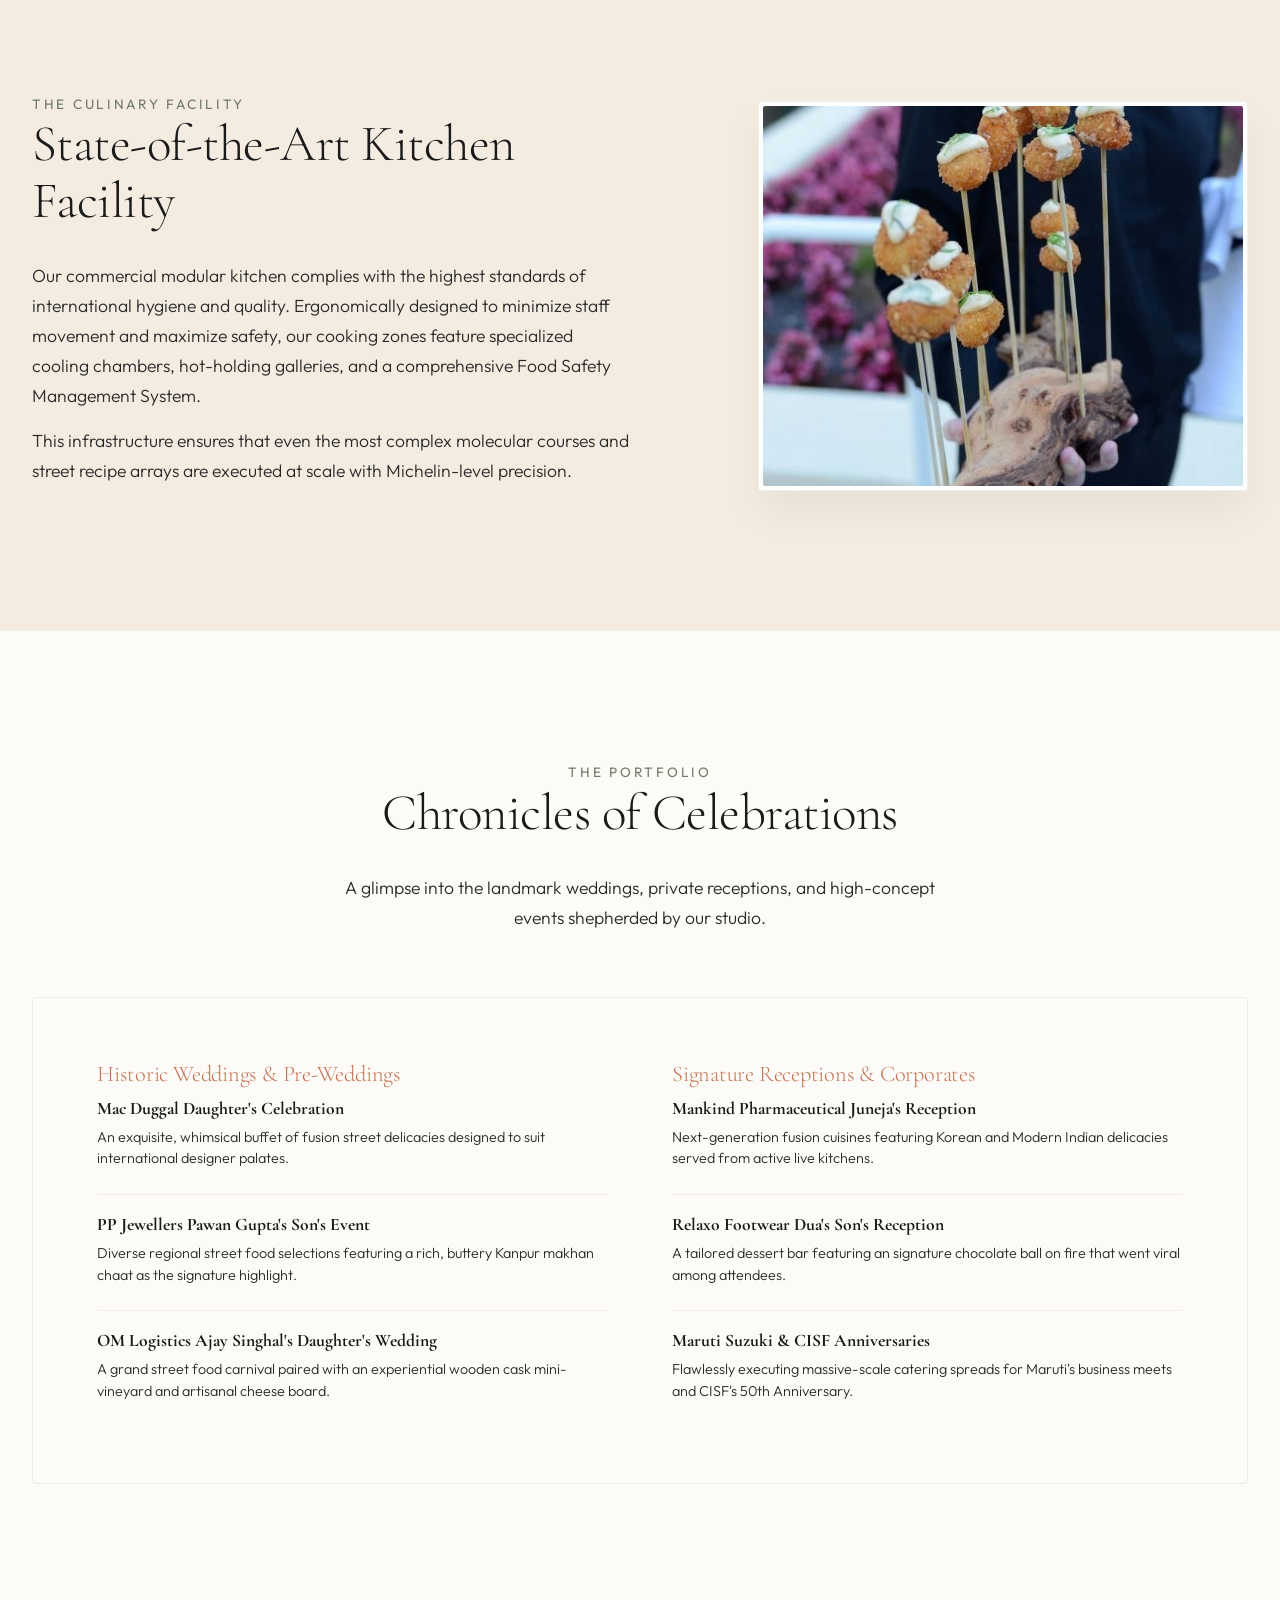
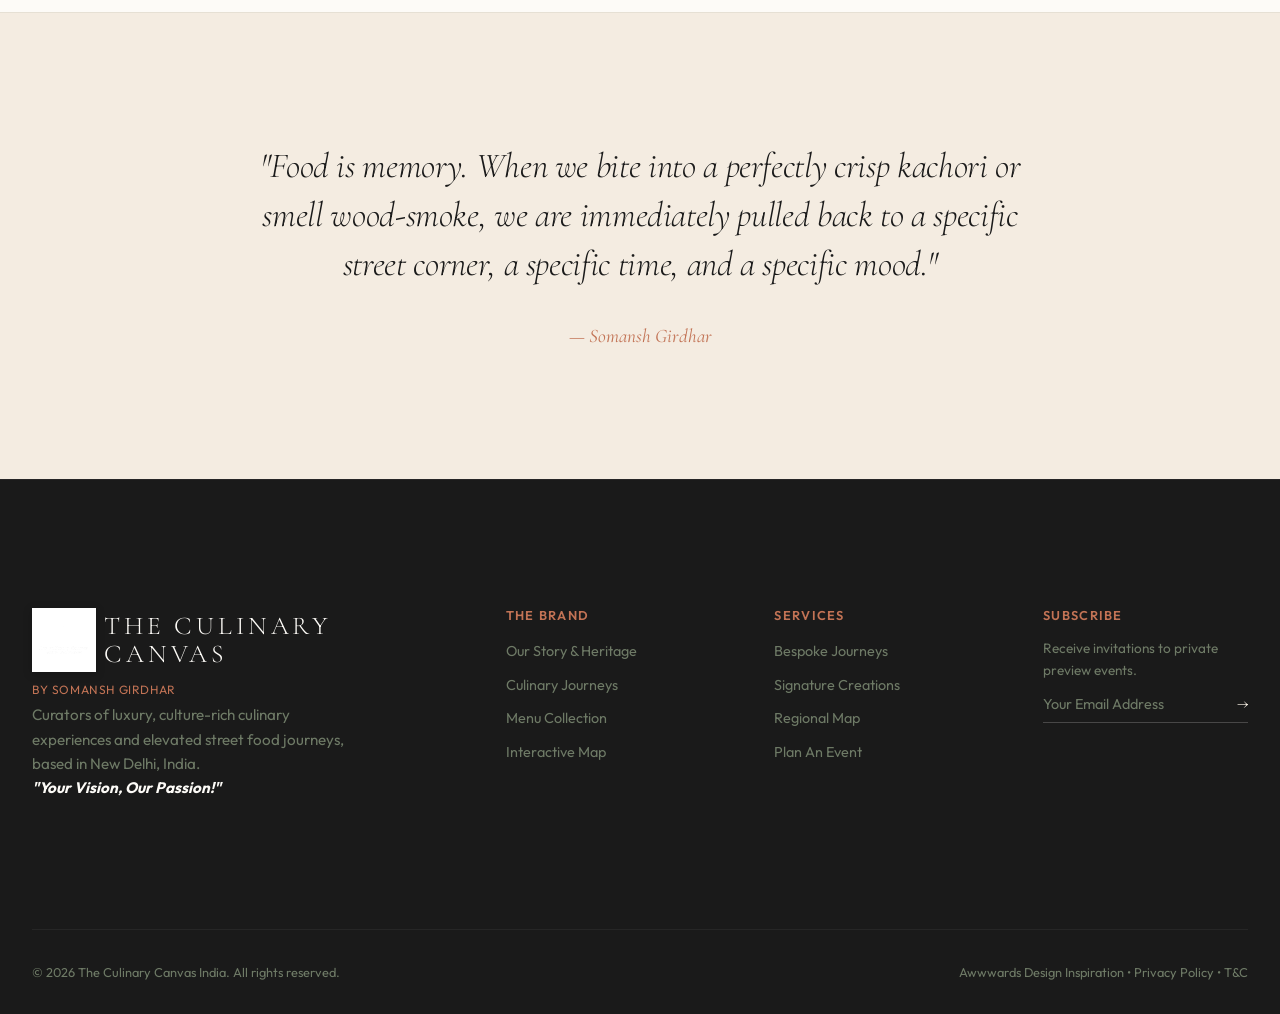
==== commit bcfe1cd5: "Add files via upload" ====
--- a/about.html
+++ b/about.html
@@ -3,19 +3,19 @@
 <head>
   <meta charset="UTF-8">
   <meta name="viewport" content="width=device-width, initial-scale=1.0">
-  <meta name="description" content="Discover the story, mission, philosophy, infrastructure, and leadership behind The Culinary Canvas.">
-  <title>About Us | The Culinary Canvas | Luxury Curation</title>
+  <meta name="description" content="A Legacy Reimagined: The history, heritage, global hospitality training, and creative vision behind The Culinary Canvas.">
+  <title>Our Story & Heritage | The Culinary Canvas</title>
   <link rel="icon" type="image/svg+xml" href="data:image/svg+xml,<svg xmlns=%22http://www.w3.org/2000/svg%22 viewBox=%220 0 100 100%22><text y=%22.9em%22 font-size=%2290%22>✨</text></svg>">
   <link rel="stylesheet" href="css/variables.css">
   <link rel="stylesheet" href="css/layout.css">
   <link rel="stylesheet" href="css/components.css">
 </head>
-<body>
+<body style="background-color: var(--color-ivory); color: var(--color-charcoal);">
 
   <!-- Shutter Loading Screen -->
   <div id="loader-overlay">
     <div class="loader-content">
-      <div class="loader-logo"><span>ABOUT US</span></div>
+      <div class="loader-logo"><span>THE CULINARY CANVAS</span></div>
       <div class="loader-bar-container">
         <div class="loader-bar"></div>
       </div>
@@ -23,53 +23,67 @@
     </div>
   </div>
 
-  <main>
-    <!-- Minimalist Page Title Hero -->
-    <section class="section" style="padding-top: 160px; padding-bottom: var(--space-xl); background-color: var(--color-champagne);">
+  <main style="padding-top: 100px;">
+    <!-- Editorial Hero Title -->
+    <section class="section" style="padding-bottom: var(--space-md);">
       <div class="container" style="text-align: center;">
         <span class="editorial-subtitle">The Brand Chronicles</span>
         <h1 class="editorial-title" style="font-size: clamp(3rem, 7vw, 5rem); margin-bottom: 0;">Our Story & Heritage</h1>
       </div>
     </section>
 
-    <!-- Narrative Section -->
-    <section class="section">
+    <!-- Memoir: A Legacy Reimagined Section -->
+    <section class="section" style="border-top: 1px solid var(--color-olive-light);">
       <div class="container">
-        <div class="editorial-split" style="grid-template-columns: 0.9fr 1.1fr;">
-          <div class="editorial-image-container">
-            <img src="assets/images/dest_banaras.png" alt="Tactile culinary experience display" class="editorial-image" style="height: 600px;">
+        <div class="editorial-split" style="grid-template-columns: 0.85fr 1.15fr; align-items: flex-start;">
+          <!-- Left sticky profile panel -->
+          <div style="display: flex; flex-direction: column; align-items: center; justify-content: center; gap: var(--space-md); position: sticky; top: 120px; text-align: center; margin-bottom: var(--space-xl);">
+            <div class="editorial-image-container" style="border: 2px solid var(--color-champagne); padding: var(--space-xs); border-radius: 50%; width: 280px; height: 280px; overflow: hidden; background-color: var(--color-champagne); box-shadow: 0 10px 30px rgba(0,0,0,0.1); margin: 0 auto;">
+              <img src="assets/images/somansh_portrait.png?v=2" alt="Somansh Girdhar, Creative Director & Founder" class="editorial-image" style="width: 100%; height: 100%; object-fit: cover;">
+            </div>
+            <div>
+              <span class="editorial-subtitle" style="color: var(--color-terracotta); margin-bottom: 2px; display: block; font-size: 0.8rem; letter-spacing: 0.15em;">Creative Director & Founder</span>
+              <h3 style="font-family: var(--font-serif); font-size: 1.6rem; color: var(--color-charcoal); margin: 0; font-weight: var(--weight-light);">Somansh Girdhar</h3>
+              <p style="font-family: var(--font-sans); font-size: 0.75rem; color: var(--color-olive); margin-top: 8px; letter-spacing: 0.05em; line-height: 1.4; text-transform: uppercase;">
+                Le Cordon Bleu, Australia <br>
+                • The Scindia School, Gwalior Fort
+              </p>
+            </div>
           </div>
+
+          <!-- Right memoir text panel -->
           <div class="editorial-text" style="padding-left: var(--space-xl); padding-right: 0;">
-            <span class="editorial-subtitle">Where It Began</span>
-            <h2 class="editorial-title" style="font-size: 2.5rem; line-height: 1.2; margin-bottom: var(--space-md);">Timeless Twining of Trends with Traditions <br><span style="font-size: 1.3rem; color: var(--color-olive); font-style: italic;">From the House of Girdhars</span></h2>
-            <p class="editorial-paragraph">The Culinary Canvas is a luxury culinary experience brand curating immersive street food journeys for extraordinary celebrations. Founded by the Girdhar family, who have established an unwavering commitment to creativity, innovation, and transforming catering into a fine art form, the brand creates remarkable experiences utilizing the finest ingredients and cutting-edge techniques.</p>
-            <p class="editorial-paragraph">The Girdhar family has launched "The Culinary Canvas" to celebrate the favorite flavors of regional Indian and global street foods. The Culinary Canvas takes you on an unparalleled cultural culinary voyage, blending bespoke luxury and fun food with its new age molecular gastronomy.</p>
-            <p class="editorial-paragraph">Classic street food in a new avatar is sure to deliver the surprise and tantalize your taste buds. The Culinary Canvas has reinterpreted this culture through a lens of creativity while retaining the authenticity of each dish. The avant-garde brand will make you explore the world's culinary heritage through its theatrical food stations with an exquisite fine dining setup.</p>
-            <p class="editorial-paragraph" style="font-family: var(--font-serif); font-size: 1.3rem; color: var(--color-terracotta); font-style: italic; margin-top: var(--space-md);">"Your Vision, Our Passion!"</p>
-          </div>
-        </div>
-      </div>
-    </section>
-
-    <!-- Infrastructure Section -->
-    <section class="section" style="border-top: 1px solid var(--color-olive-light); background-color: var(--color-champagne);">
-      <div class="container">
-        <div class="editorial-split" style="grid-template-columns: 1.1fr 0.9fr;">
-          <div class="editorial-text" style="padding-right: var(--space-xl);">
-            <span class="editorial-subtitle">The Culinary Facility</span>
-            <h2 class="editorial-title">State‑of‑the‑Art Infrastructure</h2>
-            <p class="editorial-paragraph">Over the years, we have built a stellar reputation based on our honest approach and unwavering commitment to excellence. To support our vision, we have scaled up our infrastructure to create a new state-of-the-art facility.</p>
-            <p class="editorial-paragraph">Our ultra-modern kitchen operates on the cutting edge of International Standards of Food Safety and Quality. Ergonomically designed to maximize productivity and ensure a seamless service flow, the area is well lit, ventilated, and equipped with professional-grade machinery. Specialized storage and cooling chambers preserve the absolute freshness of raw ingredients, backed by a strict Food Safety Management System.</p>
-          </div>
-          <div class="editorial-image-container">
-            <img src="assets/images/lobby.jpg" alt="The Culinary Canvas office lounge" class="editorial-image" style="height: 380px;">
+            <span class="editorial-subtitle">A Memoir</span>
+            <h2 class="editorial-title" style="font-size: 2.6rem; line-height: 1.2; margin-bottom: var(--space-md);">A Legacy Reimagined</h2>
+            <div style="font-family: var(--font-sans); font-size: 1rem; color: var(--color-charcoal-light); line-height: 1.8; display: flex; flex-direction: column; gap: var(--space-md);">
+              <p>Hospitality has never been just a business for me—it has been a way of life.</p>
+              <p>I was born into a family where excellence in service, relentless hard work, and unwavering integrity were not aspirations; they were everyday values. My earliest memories are of watching my grandfather, <strong>Shri Madan Lal Girdhar</strong>, build one of the first tent house businesses and wedding venues in our city. Long before luxury weddings became an industry, he taught our family that true hospitality begins with honesty, humility, and an uncompromising commitment to people.</p>
+              <p>The generations that followed transformed those principles into something even greater. My father and uncles dedicated their lives to establishing hotels, premium catering services, and landmark wedding venues across Delhi. They worked tirelessly—not simply to build successful businesses, but to redefine the standards of hospitality. Watching them devote countless days and sleepless nights to creating unforgettable experiences shaped the person I am today.</p>
+              <p style="font-family: var(--font-serif); font-style: italic; color: var(--color-terracotta); font-size: 1.15rem; border-left: 2px solid var(--color-terracotta); padding-left: var(--space-md); margin: var(--space-xs) 0;">"Being born into this legacy was a privilege. Carrying it forward is my responsibility."</p>
+              <p>With that purpose in mind, I pursued an education that would broaden my understanding of culture, leadership, and global hospitality. My journey began at <strong>The Scindia School</strong>, situated within the historic Gwalior Fort—one of India’s most iconic symbols of heritage and royalty. Living and learning in such an extraordinary environment exposed me to diverse cultures, traditions, cuisines, and the timeless elegance that defines true luxury.</p>
+              <p>Yet I knew that heritage alone would never be enough.</p>
+              <p>Determined to master the art of modern gastronomy, I continued my education at <strong>Le Cordon Bleu, Australia</strong> where I immersed myself in classical culinary techniques, international cuisines, contemporary innovation, and the discipline that defines world-class kitchens. What began as a personal ambition evolved into a global education—not only in food, but in culture, craftsmanship, service, and human connection.</p>
+              <p>Every destination, every kitchen, every mentor, and every experience became another brushstroke in the vision I was creating.</p>
+              <p>Returning to India, I had the privilege of working alongside and learning from my mentors and family—<strong>Mr. Sandeep Girdhar, Mr. Anil Girdhar, and Mr. Parth Girdhar</strong>—within our family’s hospitality enterprise, <strong>Food Art Hospitality</strong>. Their decades of experience taught me that extraordinary cuisine is only one part of exceptional hospitality. Precision, consistency, innovation, and genuine care are what transform an event into a lifelong memory.</p>
+              <p>From these experiences, <strong>The Culinary Canvas</strong> was born.</p>
+              <p>The Culinary Canvas is more than a catering company—it is the culmination of generations of dedication, global learning, and an unwavering passion for culinary excellence. It is a destination where authentic regional cuisines, international gastronomy, and contemporary culinary artistry come together under one roof, curated with the precision of fine dining and the warmth of Indian hospitality.</p>
+              <p>Our vision extends far beyond creating exceptional events.</p>
+              <p>We aspire to introduce the world’s finest cuisines to the Indian wedding industry with authenticity, craftsmanship, and respect for their origins. Equally, we seek to elevate the richness of Indian street food—celebrating its soul while presenting it with world-class refinement worthy of the global stage.</p>
+              <p style="font-family: var(--font-serif); font-size: 1.25rem; font-style: italic; color: var(--color-charcoal); margin-top: var(--space-md); line-height: 1.4;">
+                Every menu we design is a story.<br>
+                Every experience we create is a canvas.<br>
+                Every celebration becomes a masterpiece.
+              </p>
+              <p>The Culinary Canvas is my dream, but it is also the continuation of my family’s journey—a legacy built over more than three decades by people who believed that hospitality is not measured by what is served, but by how it makes people feel.</p>
+              <p style="font-weight: 500; color: var(--color-charcoal); margin-top: var(--space-sm);">This is our promise. Welcome to a world where heritage meets innovation, luxury meets authenticity, and every flavour tells a story.</p>
+            </div>
           </div>
         </div>
       </div>
     </section>
 
     <!-- Brand Philosophy Columns -->
-    <section class="section section-dark">
+    <section class="section section-dark" style="border-top: 1px solid rgba(253, 251, 247, 0.1);">
       <div class="container">
         <div style="text-align: center; max-width: 600px; margin: 0 auto var(--space-xl) auto;">
           <span class="editorial-subtitle" style="color: var(--color-terracotta);">The Pillars</span>
@@ -95,38 +109,18 @@
       </div>
     </section>
 
-    <!-- Leadership Section -->
-    <section class="section" style="border-top: 1px solid var(--color-olive-light);">
+    <!-- Infrastructure Section -->
+    <section class="section" style="border-top: 1px solid var(--color-olive-light); background-color: var(--color-champagne);">
       <div class="container">
-        <div style="text-align: center; max-width: 600px; margin: 0 auto var(--space-xl) auto;">
-          <span class="editorial-subtitle">The Leadership</span>
-          <h2 class="editorial-title">Authors of Celebrations</h2>
-          <p class="editorial-paragraph">Our culinary vision is guided by decades of inherited expertise and contemporary global hospitality education.</p>
-        </div>
-
-        <div style="display: grid; grid-template-columns: 1fr 1fr; gap: var(--space-xl); margin-top: var(--space-lg); text-align: center;">
-          <!-- Mr. Anil Girdhar -->
-          <div style="display: flex; flex-direction: column; align-items: center; gap: var(--space-md);">
-            <div style="width: 300px; height: 300px; overflow: hidden; border-radius: 50%; border: 2px solid var(--color-champagne); box-shadow: 0 10px 30px rgba(0,0,0,0.15);">
-              <img src="assets/images/anil_girdhar.png" alt="Mr. Anil Girdhar, Founder" style="width: 100%; height: 100%; object-fit: cover; object-position: center 10%;">
-            </div>
-            <div>
-              <span class="editorial-subtitle" style="color: var(--color-terracotta);">The Scriptwriter</span>
-              <h3 style="font-family: var(--font-serif); font-size: 1.8rem; margin-bottom: var(--space-sm); color: var(--color-charcoal);">Mr. Anil Girdhar</h3>
-              <p class="editorial-paragraph" style="font-size: 0.95rem; line-height: 1.6; color: var(--color-charcoal-light); text-align: left;">The visionary progenitor of our culinary concepts, Anil is a veteran in the field of catering services, armed with decades of experience and expertise. His unrelenting dedication and drive towards excellence has shepherded the enterprise to widespread national and global acclaim, creating exceptional fine dining experiences manifested through sumptuous cuisines and flawless execution.</p>
-            </div>
+        <div class="editorial-split" style="grid-template-columns: 1.15fr 0.85fr; align-items: center;">
+          <div class="editorial-text" style="padding-right: var(--space-xl);">
+            <span class="editorial-subtitle">The Culinary Facility</span>
+            <h2 class="editorial-title" style="color: var(--color-charcoal);">State-of-the-Art Kitchen Facility</h2>
+            <p class="editorial-paragraph" style="color: var(--color-charcoal-light);">Our commercial modular kitchen complies with the highest standards of international hygiene and quality. Ergonomically designed to minimize staff movement and maximize safety, our cooking zones feature specialized cooling chambers, hot-holding galleries, and a comprehensive Food Safety Management System.</p>
+            <p class="editorial-paragraph" style="color: var(--color-charcoal-light);">This infrastructure ensures that even the most complex molecular courses and street recipe arrays are executed at scale with Michelin-level precision.</p>
           </div>
-
-          <!-- Mr. Parth Girdhar -->
-          <div style="display: flex; flex-direction: column; align-items: center; gap: var(--space-md);">
-            <div style="width: 300px; height: 300px; overflow: hidden; border-radius: 50%; border: 2px solid var(--color-champagne); box-shadow: 0 10px 30px rgba(0,0,0,0.15);">
-              <img src="assets/images/parth_girdhar.png" alt="Mr. Parth Girdhar, Chief Editor" style="width: 100%; height: 100%; object-fit: cover; object-position: center 10%;">
-            </div>
-            <div>
-              <span class="editorial-subtitle" style="color: var(--color-terracotta);">The Chief Editor</span>
-              <h3 style="font-family: var(--font-serif); font-size: 1.8rem; margin-bottom: var(--space-sm); color: var(--color-charcoal);">Mr. Parth Girdhar</h3>
-              <p class="editorial-paragraph" style="font-size: 0.95rem; line-height: 1.6; color: var(--color-charcoal-light); text-align: left;">A chip off the old block but with revolutionary ideas and an expansive approach. Parth has attained specialized education in Hospitality Management from England, ensuring the business is a representation of both legacy and a meticulous services management approach. His path-breaking initiatives deploy dedicated teams with specific proficiencies focusing on food presentations, fusion dishes, and innovative display management.</p>
-            </div>
+          <div class="editorial-image-container" style="border: 1px solid var(--color-olive-light); padding: var(--space-xs); border-radius: 4px; background-color: #FFFFFF;">
+            <img src="assets/images/kitchen_photoshoot.jpg" alt="The Culinary Canvas kitchen facility" class="editorial-image" style="height: 380px; object-fit: cover; border-radius: 2px;">
           </div>
         </div>
       </div>
@@ -186,7 +180,7 @@
       <div class="container">
         <div style="text-align: center; max-width: 800px; margin: 0 auto;">
           <h2 class="editorial-title" style="font-size: 2.2rem; font-style: italic; line-height: 1.4;">"Food is memory. When we bite into a perfectly crisp kachori or smell wood-smoke, we are immediately pulled back to a specific street corner, a specific time, and a specific mood."</h2>
-          <p style="font-family: var(--font-serif); font-style: italic; font-size: 1.2rem; color: var(--color-terracotta); margin-top: var(--space-md);">— The Girdhar Family</p>
+          <p style="font-family: var(--font-serif); font-style: italic; font-size: 1.2rem; color: var(--color-terracotta); margin-top: var(--space-md);">— Somansh Girdhar</p>
         </div>
       </div>
     </section>
--- a/css/layout.css
+++ b/css/layout.css
@@ -393,6 +393,17 @@
 }
 
 @media (max-width: 768px) {
+  .header-logo img {
+    height: 40px !important;
+    width: 40px !important;
+  }
+  .header-logo a {
+    font-size: 0.95rem !important;
+    letter-spacing: 0.1em !important;
+  }
+  .global-header .inquiry-btn {
+    display: none !important; /* Hide inquiry button in mobile headers to prevent wrapping; accessible inside burger nav */
+  }
   .drawer-content {
     grid-template-columns: 1fr;
     gap: var(--space-xl);
--- a/css/components.css
+++ b/css/components.css
@@ -1331,14 +1331,13 @@
 
 .map-scroll-pin.active {
   background-color: var(--color-terracotta);
-  transform: translate(-50%, -50%) scale(1.4);
-  box-shadow: 0 0 15px var(--color-terracotta);
+  transform: translate(-50%, -50%) scale(1.3);
+  border: 1.5px solid var(--color-champagne);
 }
 
 .map-scroll-pin.active::after {
-  opacity: 1;
-  transform: scale(1);
-  animation: pinPulse 2s infinite;
+  opacity: 0;
+  display: none;
 }
 
 @keyframes pinPulse {
@@ -1453,12 +1452,53 @@
   }
 }
 
+@media (max-width: 768px) {
+  .map-sticky-box {
+    display: none !important; /* Hide map block on mobile viewports for clean, vertical card stacking */
+  }
+  .map-scroll-container {
+    grid-template-columns: 1fr !important;
+  }
+  .map-scroll-track {
+    padding: var(--space-lg) var(--space-md) !important;
+    gap: var(--space-lg) !important;
+  }
+  .map-scroll-card {
+    opacity: 1 !important;
+    transform: none !important;
+    background-color: var(--color-charcoal-light) !important;
+    border-left: 3px solid var(--color-terracotta) !important;
+    padding: var(--space-lg) !important;
+  }
+}
+
 /* --- POPUP CONCEPTS --- */
 .popups-grid {
   display: grid;
-  grid-template-columns: repeat(auto-fit, minmax(280px, 1fr));
-  gap: var(--space-xl);
+  grid-template-columns: repeat(5, 1fr); /* All 5 items in a clean single row on desktop */
+  gap: var(--space-md);
   margin-top: var(--space-xl);
+}
+
+@media (max-width: 1200px) {
+  .popups-grid {
+    grid-template-columns: repeat(3, 1fr); /* Balanced 3-column layout on smaller viewports */
+    gap: var(--space-lg);
+  }
+}
+
+@media (max-width: 768px) {
+  .popups-grid {
+    grid-template-columns: repeat(2, 1fr); /* 2-column layout on mobile viewports */
+    gap: var(--space-md);
+  }
+}
+
+@media (max-width: 480px) {
+  .popups-grid {
+    grid-template-columns: 1fr; /* Single column on compact phone viewports */
+    gap: var(--space-md);
+  }
 }
 
 .popup-card {
@@ -1521,3 +1561,19 @@
   0% { transform: translateX(0); }
   100% { transform: translateX(-50%); }
 }
+
+/* --- FOUNDERS RESPONSIVE GRID --- */
+.founders-grid {
+  display: grid;
+  grid-template-columns: 1fr 1fr;
+  gap: var(--space-xl);
+  text-align: center;
+  margin-top: var(--space-lg);
+}
+
+@media (max-width: 768px) {
+  .founders-grid {
+    grid-template-columns: 1fr !important;
+    gap: var(--space-xl) !important;
+  }
+}
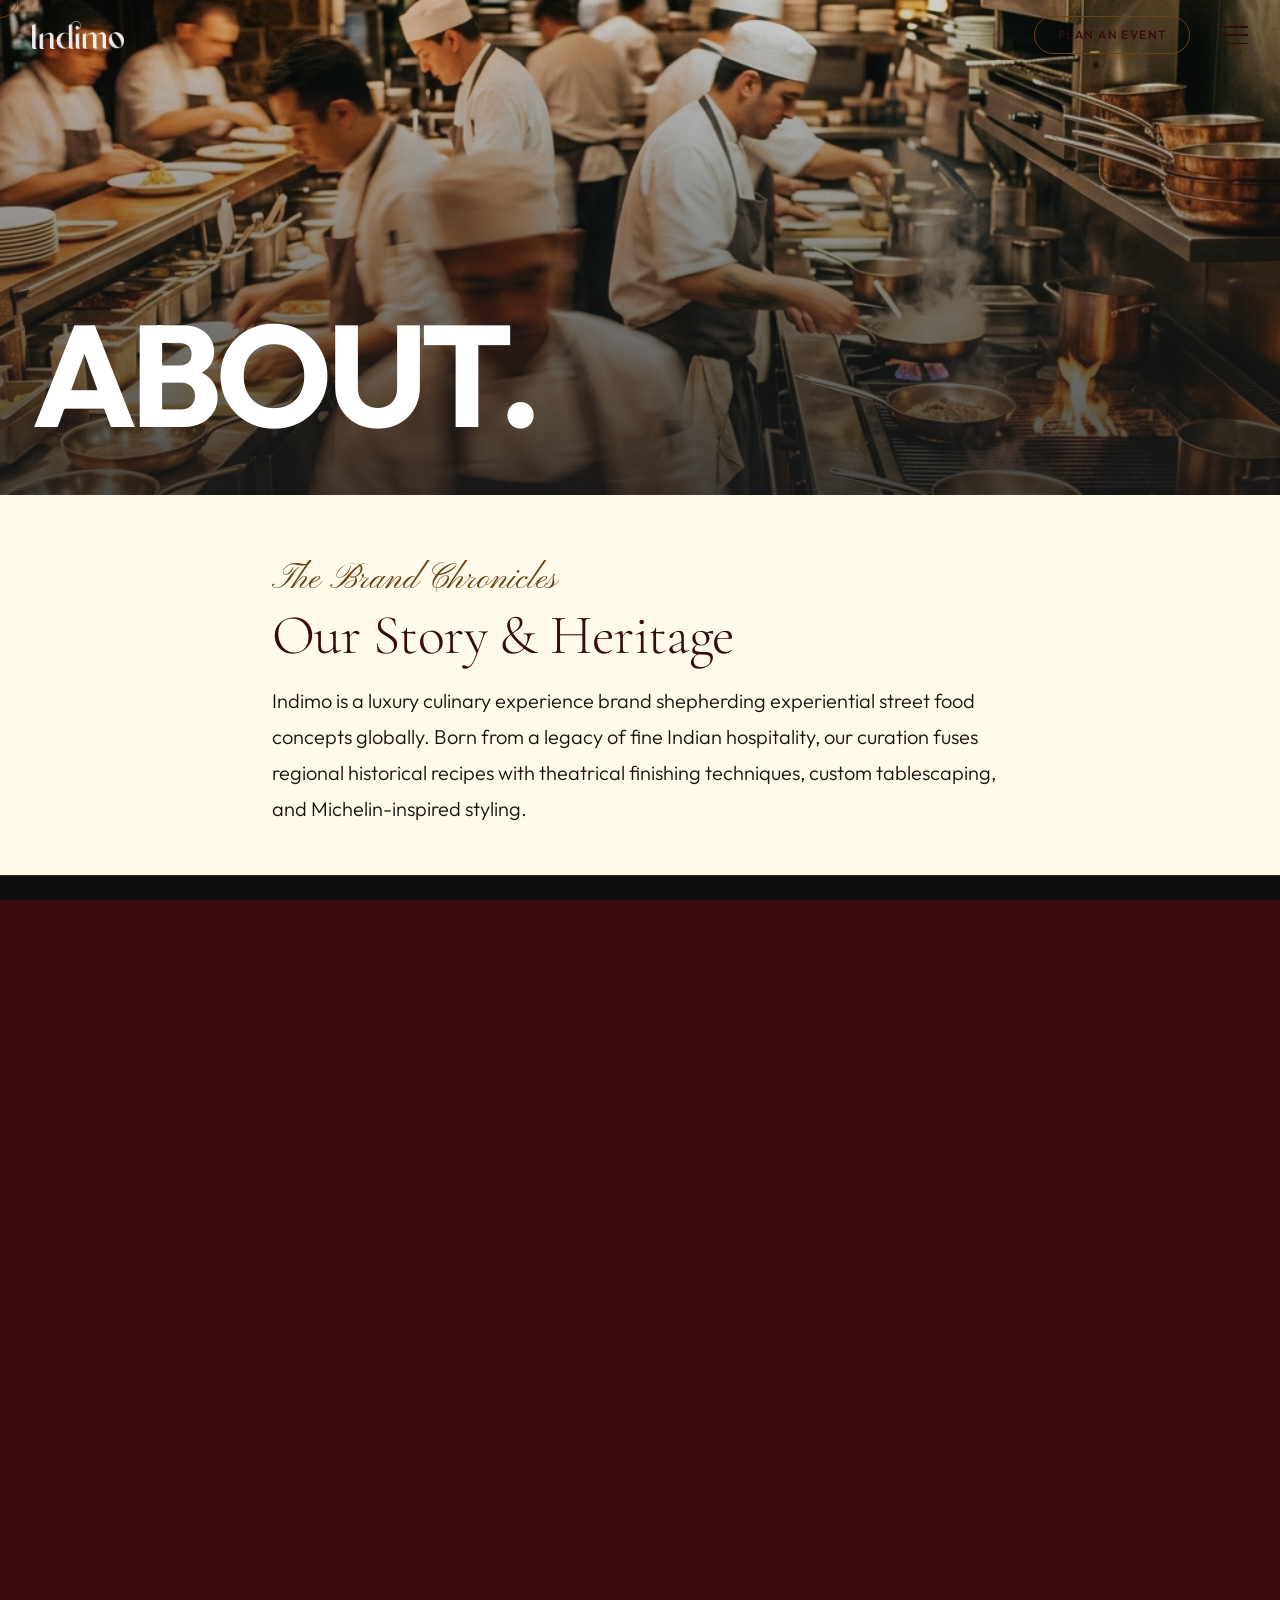
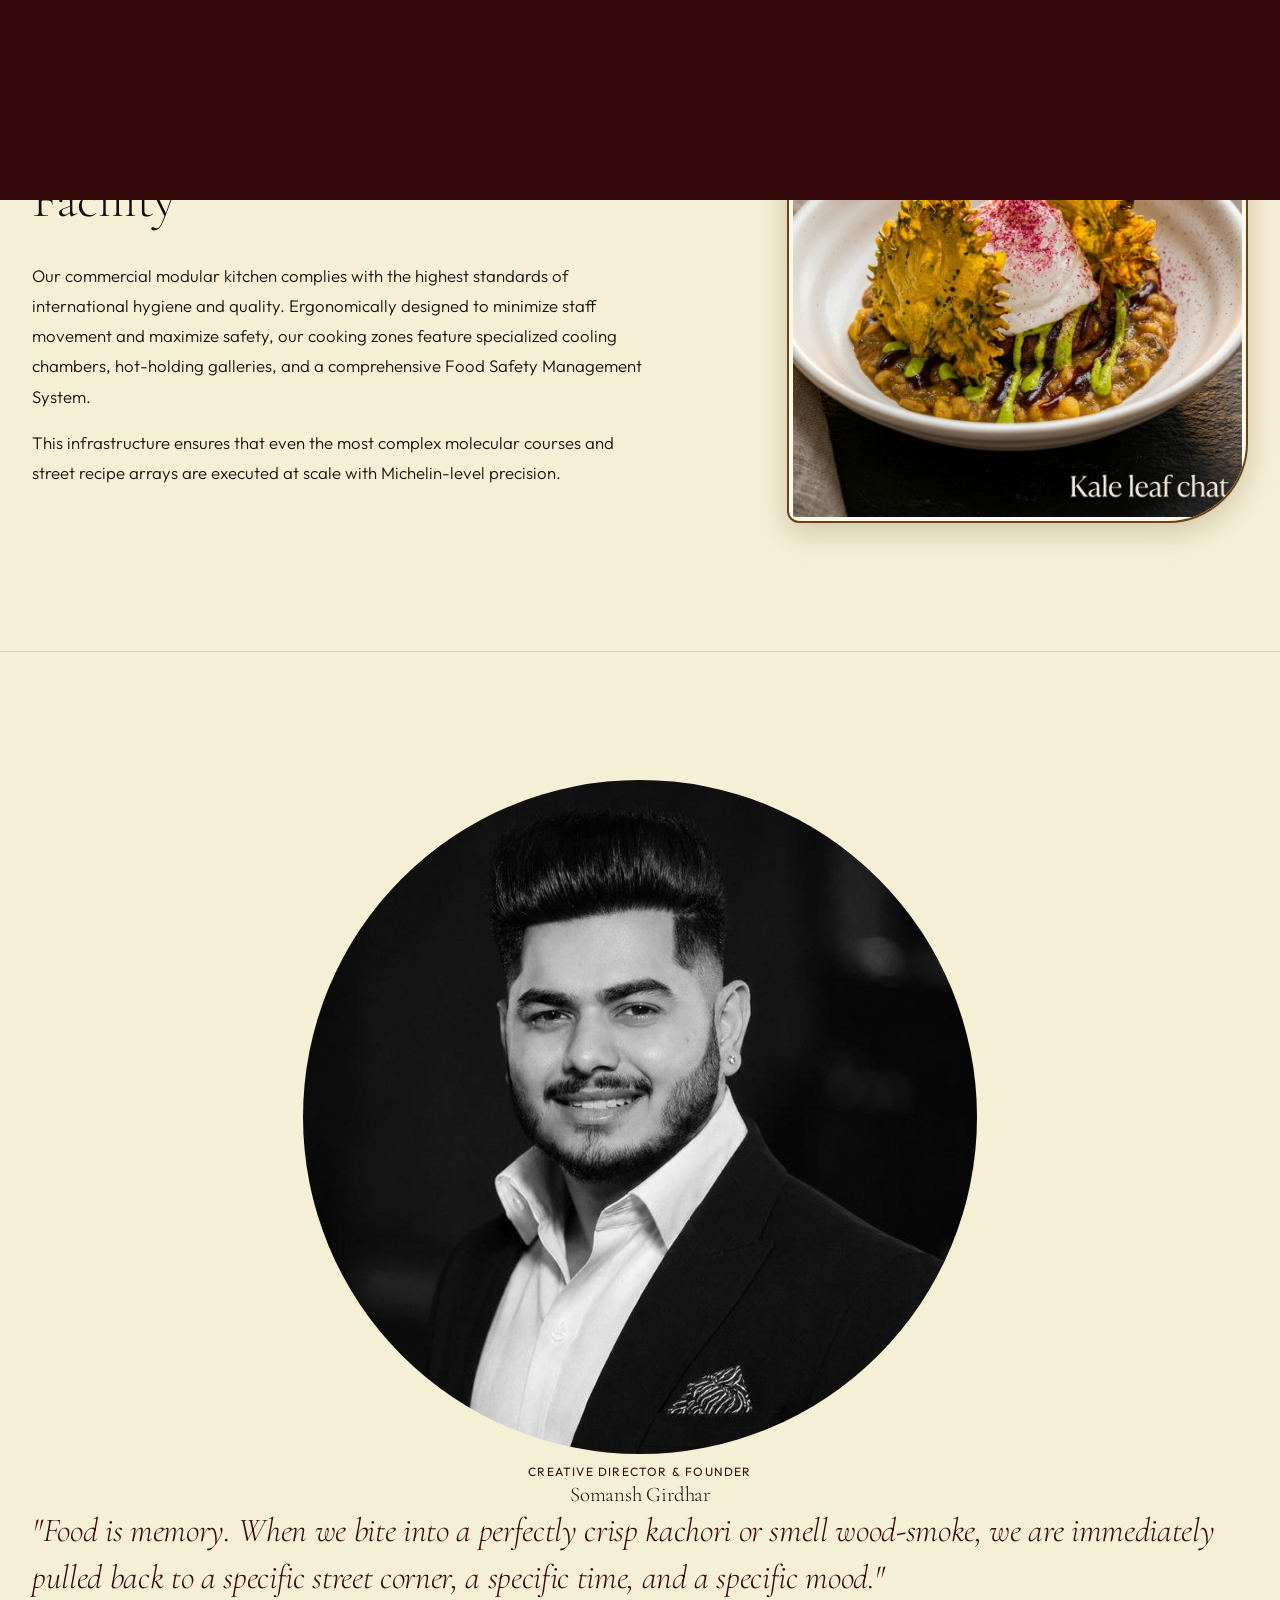
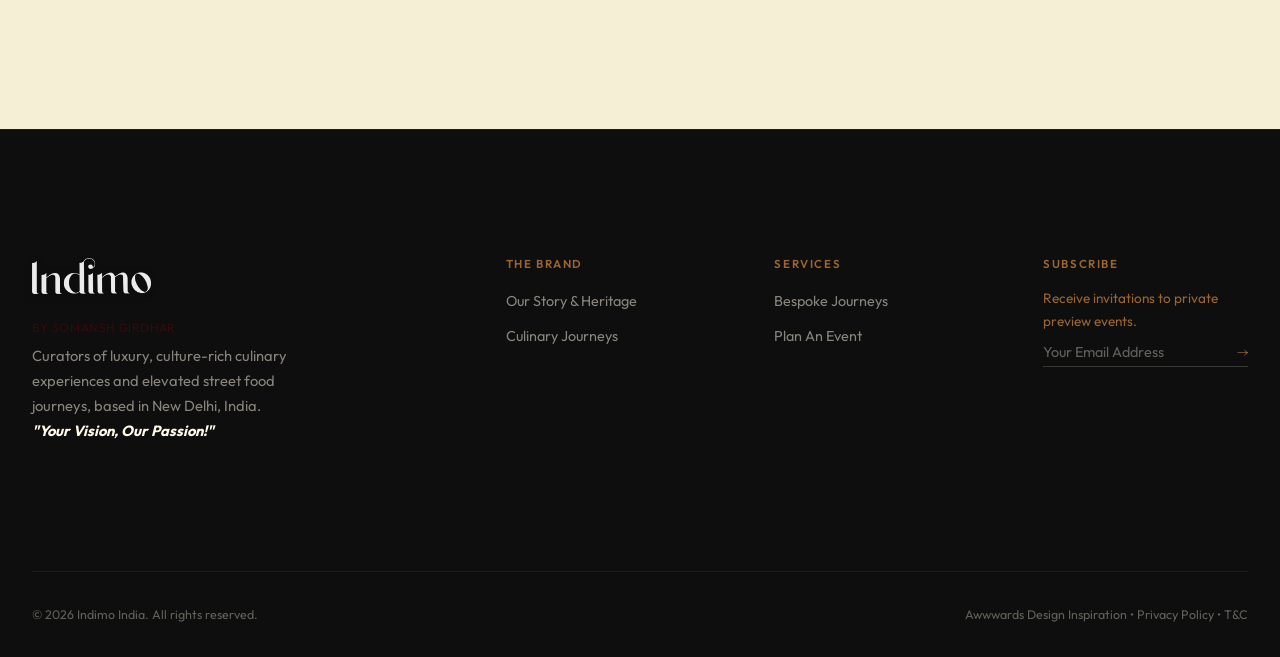
==== commit d7215d30: "Add files via upload" ====
--- a/about.html
+++ b/about.html
@@ -3,8 +3,8 @@
 <head>
   <meta charset="UTF-8">
   <meta name="viewport" content="width=device-width, initial-scale=1.0">
-  <meta name="description" content="A Legacy Reimagined: The history, heritage, global hospitality training, and creative vision behind The Culinary Canvas.">
-  <title>Our Story & Heritage | The Culinary Canvas</title>
+  <meta name="description" content="The history, core philosophy pillars, state-of-the-art infrastructure, and curated portfolios behind Indimo.">
+  <title>Our Story & Heritage | Indimo</title>
   <link rel="icon" type="image/svg+xml" href="data:image/svg+xml,<svg xmlns=%22http://www.w3.org/2000/svg%22 viewBox=%220 0 100 100%22><text y=%22.9em%22 font-size=%2290%22>✨</text></svg>">
   <link rel="stylesheet" href="css/variables.css">
   <link rel="stylesheet" href="css/layout.css">
@@ -15,7 +15,7 @@
   <!-- Shutter Loading Screen -->
   <div id="loader-overlay">
     <div class="loader-content">
-      <div class="loader-logo"><span>THE CULINARY CANVAS</span></div>
+      <div class="loader-logo"><span>INDIMO</span></div>
       <div class="loader-bar-container">
         <div class="loader-bar"></div>
       </div>
@@ -23,62 +23,21 @@
     </div>
   </div>
 
-  <main style="padding-top: 100px;">
-    <!-- Editorial Hero Title -->
-    <section class="section" style="padding-bottom: var(--space-md);">
-      <div class="container" style="text-align: center;">
-        <span class="editorial-subtitle">The Brand Chronicles</span>
-        <h1 class="editorial-title" style="font-size: clamp(3rem, 7vw, 5rem); margin-bottom: 0;">Our Story & Heritage</h1>
+  <main>
+    <!-- About Page Hero (Brand Kit Page 4 Inspired) -->
+    <section class="about-hero" style="position: relative; height: 55vh; min-height: 420px; display: flex; align-items: flex-end; padding-bottom: var(--space-xl); background-image: url('assets/images/about_kitchen_bg.png'); background-size: cover; background-position: center; overflow: hidden; margin-top: 0;">
+      <div style="position: absolute; top: 0; left: 0; width: 100%; height: 100%; background: linear-gradient(to bottom, rgba(26,26,26,0.2) 0%, rgba(26,26,26,0.8) 100%);"></div>
+      <div class="container" style="position: relative; z-index: 10; width: 100%;">
+        <h1 style="font-family: var(--font-sans); font-size: clamp(4.5rem, 15vw, 9rem); font-weight: var(--weight-bold); color: var(--color-white); letter-spacing: -0.04em; margin: 0; line-height: 0.8; text-transform: uppercase;">About.</h1>
       </div>
     </section>
 
-    <!-- Memoir: A Legacy Reimagined Section -->
-    <section class="section" style="border-top: 1px solid var(--color-olive-light);">
-      <div class="container">
-        <div class="editorial-split" style="grid-template-columns: 0.85fr 1.15fr; align-items: flex-start;">
-          <!-- Left sticky profile panel -->
-          <div style="display: flex; flex-direction: column; align-items: center; justify-content: center; gap: var(--space-md); position: sticky; top: 120px; text-align: center; margin-bottom: var(--space-xl);">
-            <div class="editorial-image-container" style="border: 2px solid var(--color-champagne); padding: var(--space-xs); border-radius: 50%; width: 280px; height: 280px; overflow: hidden; background-color: var(--color-champagne); box-shadow: 0 10px 30px rgba(0,0,0,0.1); margin: 0 auto;">
-              <img src="assets/images/somansh_portrait.png?v=2" alt="Somansh Girdhar, Creative Director & Founder" class="editorial-image" style="width: 100%; height: 100%; object-fit: cover;">
-            </div>
-            <div>
-              <span class="editorial-subtitle" style="color: var(--color-terracotta); margin-bottom: 2px; display: block; font-size: 0.8rem; letter-spacing: 0.15em;">Creative Director & Founder</span>
-              <h3 style="font-family: var(--font-serif); font-size: 1.6rem; color: var(--color-charcoal); margin: 0; font-weight: var(--weight-light);">Somansh Girdhar</h3>
-              <p style="font-family: var(--font-sans); font-size: 0.75rem; color: var(--color-olive); margin-top: 8px; letter-spacing: 0.05em; line-height: 1.4; text-transform: uppercase;">
-                Le Cordon Bleu, Australia <br>
-                • The Scindia School, Gwalior Fort
-              </p>
-            </div>
-          </div>
-
-          <!-- Right memoir text panel -->
-          <div class="editorial-text" style="padding-left: var(--space-xl); padding-right: 0;">
-            <span class="editorial-subtitle">A Memoir</span>
-            <h2 class="editorial-title" style="font-size: 2.6rem; line-height: 1.2; margin-bottom: var(--space-md);">A Legacy Reimagined</h2>
-            <div style="font-family: var(--font-sans); font-size: 1rem; color: var(--color-charcoal-light); line-height: 1.8; display: flex; flex-direction: column; gap: var(--space-md);">
-              <p>Hospitality has never been just a business for me—it has been a way of life.</p>
-              <p>I was born into a family where excellence in service, relentless hard work, and unwavering integrity were not aspirations; they were everyday values. My earliest memories are of watching my grandfather, <strong>Shri Madan Lal Girdhar</strong>, build one of the first tent house businesses and wedding venues in our city. Long before luxury weddings became an industry, he taught our family that true hospitality begins with honesty, humility, and an uncompromising commitment to people.</p>
-              <p>The generations that followed transformed those principles into something even greater. My father and uncles dedicated their lives to establishing hotels, premium catering services, and landmark wedding venues across Delhi. They worked tirelessly—not simply to build successful businesses, but to redefine the standards of hospitality. Watching them devote countless days and sleepless nights to creating unforgettable experiences shaped the person I am today.</p>
-              <p style="font-family: var(--font-serif); font-style: italic; color: var(--color-terracotta); font-size: 1.15rem; border-left: 2px solid var(--color-terracotta); padding-left: var(--space-md); margin: var(--space-xs) 0;">"Being born into this legacy was a privilege. Carrying it forward is my responsibility."</p>
-              <p>With that purpose in mind, I pursued an education that would broaden my understanding of culture, leadership, and global hospitality. My journey began at <strong>The Scindia School</strong>, situated within the historic Gwalior Fort—one of India’s most iconic symbols of heritage and royalty. Living and learning in such an extraordinary environment exposed me to diverse cultures, traditions, cuisines, and the timeless elegance that defines true luxury.</p>
-              <p>Yet I knew that heritage alone would never be enough.</p>
-              <p>Determined to master the art of modern gastronomy, I continued my education at <strong>Le Cordon Bleu, Australia</strong> where I immersed myself in classical culinary techniques, international cuisines, contemporary innovation, and the discipline that defines world-class kitchens. What began as a personal ambition evolved into a global education—not only in food, but in culture, craftsmanship, service, and human connection.</p>
-              <p>Every destination, every kitchen, every mentor, and every experience became another brushstroke in the vision I was creating.</p>
-              <p>Returning to India, I had the privilege of working alongside and learning from my mentors and family—<strong>Mr. Sandeep Girdhar, Mr. Anil Girdhar, and Mr. Parth Girdhar</strong>—within our family’s hospitality enterprise, <strong>Food Art Hospitality</strong>. Their decades of experience taught me that extraordinary cuisine is only one part of exceptional hospitality. Precision, consistency, innovation, and genuine care are what transform an event into a lifelong memory.</p>
-              <p>From these experiences, <strong>The Culinary Canvas</strong> was born.</p>
-              <p>The Culinary Canvas is more than a catering company—it is the culmination of generations of dedication, global learning, and an unwavering passion for culinary excellence. It is a destination where authentic regional cuisines, international gastronomy, and contemporary culinary artistry come together under one roof, curated with the precision of fine dining and the warmth of Indian hospitality.</p>
-              <p>Our vision extends far beyond creating exceptional events.</p>
-              <p>We aspire to introduce the world’s finest cuisines to the Indian wedding industry with authenticity, craftsmanship, and respect for their origins. Equally, we seek to elevate the richness of Indian street food—celebrating its soul while presenting it with world-class refinement worthy of the global stage.</p>
-              <p style="font-family: var(--font-serif); font-size: 1.25rem; font-style: italic; color: var(--color-charcoal); margin-top: var(--space-md); line-height: 1.4;">
-                Every menu we design is a story.<br>
-                Every experience we create is a canvas.<br>
-                Every celebration becomes a masterpiece.
-              </p>
-              <p>The Culinary Canvas is my dream, but it is also the continuation of my family’s journey—a legacy built over more than three decades by people who believed that hospitality is not measured by what is served, but by how it makes people feel.</p>
-              <p style="font-weight: 500; color: var(--color-charcoal); margin-top: var(--space-sm);">This is our promise. Welcome to a world where heritage meets innovation, luxury meets authenticity, and every flavour tells a story.</p>
-            </div>
-          </div>
-        </div>
+    <!-- Brand Story Intro Section -->
+    <section class="section" style="background-color: var(--color-ivory); padding-top: var(--space-xl); padding-bottom: var(--space-lg);">
+      <div class="container" style="max-width: 800px; margin: 0 auto; text-align: left;">
+        <span class="script-subtitle" style="color: var(--color-gold);">The Brand Chronicles</span>
+        <h2 class="editorial-title" style="font-family: var(--font-serif); font-size: clamp(2.2rem, 5vw, 3.5rem); line-height: 1.1; margin-bottom: var(--space-md); color: var(--color-cherrywood);">Our Story & Heritage</h2>
+        <p class="editorial-paragraph" style="font-size: 1.25rem; line-height: 1.8; color: var(--color-charcoal-light);">Indimo is a luxury culinary experience brand shepherding experiential street food concepts globally. Born from a legacy of fine Indian hospitality, our curation fuses regional historical recipes with theatrical finishing techniques, custom tablescaping, and Michelin-inspired styling.</p>
       </div>
     </section>
 
@@ -86,7 +45,7 @@
     <section class="section section-dark" style="border-top: 1px solid rgba(253, 251, 247, 0.1);">
       <div class="container">
         <div style="text-align: center; max-width: 600px; margin: 0 auto var(--space-xl) auto;">
-          <span class="editorial-subtitle" style="color: var(--color-terracotta);">The Pillars</span>
+          <span class="script-subtitle" style="color: var(--color-gold);">The Pillars</span>
           <h2 class="editorial-title" style="color: var(--color-ivory);">Our Core Philosophy</h2>
         </div>
 
@@ -112,64 +71,15 @@
     <!-- Infrastructure Section -->
     <section class="section" style="border-top: 1px solid var(--color-olive-light); background-color: var(--color-champagne);">
       <div class="container">
-        <div class="editorial-split" style="grid-template-columns: 1.15fr 0.85fr; align-items: center;">
+        <div class="editorial-split-philosophy">
           <div class="editorial-text" style="padding-right: var(--space-xl);">
-            <span class="editorial-subtitle">The Culinary Facility</span>
+            <span class="script-subtitle">The Culinary Facility</span>
             <h2 class="editorial-title" style="color: var(--color-charcoal);">State-of-the-Art Kitchen Facility</h2>
             <p class="editorial-paragraph" style="color: var(--color-charcoal-light);">Our commercial modular kitchen complies with the highest standards of international hygiene and quality. Ergonomically designed to minimize staff movement and maximize safety, our cooking zones feature specialized cooling chambers, hot-holding galleries, and a comprehensive Food Safety Management System.</p>
             <p class="editorial-paragraph" style="color: var(--color-charcoal-light);">This infrastructure ensures that even the most complex molecular courses and street recipe arrays are executed at scale with Michelin-level precision.</p>
           </div>
-          <div class="editorial-image-container" style="border: 1px solid var(--color-olive-light); padding: var(--space-xs); border-radius: 4px; background-color: #FFFFFF;">
-            <img src="assets/images/kitchen_photoshoot.jpg" alt="The Culinary Canvas kitchen facility" class="editorial-image" style="height: 380px; object-fit: cover; border-radius: 2px;">
-          </div>
-        </div>
-      </div>
-    </section>
-
-    <!-- Chronicles of Celebrations Section -->
-    <section class="section" style="border-top: 1px solid var(--color-olive-light);">
-      <div class="container">
-        <div style="text-align: center; max-width: 600px; margin: 0 auto var(--space-xl) auto;">
-          <span class="editorial-subtitle">The Portfolio</span>
-          <h2 class="editorial-title">Chronicles of Celebrations</h2>
-          <p class="editorial-paragraph">A glimpse into the landmark weddings, private receptions, and high-concept events shepherded by our studio.</p>
-        </div>
-
-        <div style="display: grid; grid-template-columns: 1fr 1fr; gap: var(--space-xl); border: 1px solid var(--color-olive-light); padding: var(--space-xl); border-radius: 4px; background-color: var(--color-ivory);">
-          <div>
-            <h3 style="font-family: var(--font-serif); font-size: 1.4rem; color: var(--color-terracotta); margin-bottom: var(--space-sm);">Historic Weddings & Pre-Weddings</h3>
-            <ul style="list-style: none; padding: 0; display: flex; flex-direction: column; gap: var(--space-md);">
-              <li style="border-bottom: 1px solid var(--color-champagne); padding-bottom: var(--space-sm);">
-                <strong style="font-family: var(--font-serif); font-size: 1.1rem; color: var(--color-charcoal); display: block;">Mac Duggal Daughter's Celebration</strong>
-                <p class="editorial-paragraph" style="font-size: 0.9rem; margin-top: 4px; line-height: 1.5;">An exquisite, whimsical buffet of fusion street delicacies designed to suit international designer palates.</p>
-              </li>
-              <li style="border-bottom: 1px solid var(--color-champagne); padding-bottom: var(--space-sm);">
-                <strong style="font-family: var(--font-serif); font-size: 1.1rem; color: var(--color-charcoal); display: block;">PP Jewellers Pawan Gupta's Son's Event</strong>
-                <p class="editorial-paragraph" style="font-size: 0.9rem; margin-top: 4px; line-height: 1.5;">Diverse regional street food selections featuring a rich, buttery Kanpur makhan chaat as the signature highlight.</p>
-              </li>
-              <li>
-                <strong style="font-family: var(--font-serif); font-size: 1.1rem; color: var(--color-charcoal); display: block;">OM Logistics Ajay Singhal's Daughter's Wedding</strong>
-                <p class="editorial-paragraph" style="font-size: 0.9rem; margin-top: 4px; line-height: 1.5;">A grand street food carnival paired with an experiential wooden cask mini-vineyard and artisanal cheese board.</p>
-              </li>
-            </ul>
-          </div>
-
-          <div>
-            <h3 style="font-family: var(--font-serif); font-size: 1.4rem; color: var(--color-terracotta); margin-bottom: var(--space-sm);">Signature Receptions & Corporates</h3>
-            <ul style="list-style: none; padding: 0; display: flex; flex-direction: column; gap: var(--space-md);">
-              <li style="border-bottom: 1px solid var(--color-champagne); padding-bottom: var(--space-sm);">
-                <strong style="font-family: var(--font-serif); font-size: 1.1rem; color: var(--color-charcoal); display: block;">Mankind Pharmaceutical Juneja's Reception</strong>
-                <p class="editorial-paragraph" style="font-size: 0.9rem; margin-top: 4px; line-height: 1.5;">Next-generation fusion cuisines featuring Korean and Modern Indian delicacies served from active live kitchens.</p>
-              </li>
-              <li style="border-bottom: 1px solid var(--color-champagne); padding-bottom: var(--space-sm);">
-                <strong style="font-family: var(--font-serif); font-size: 1.1rem; color: var(--color-charcoal); display: block;">Relaxo Footwear Dua's Son's Reception</strong>
-                <p class="editorial-paragraph" style="font-size: 0.9rem; margin-top: 4px; line-height: 1.5;">A tailored dessert bar featuring an signature chocolate ball on fire that went viral among attendees.</p>
-              </li>
-              <li>
-                <strong style="font-family: var(--font-serif); font-size: 1.1rem; color: var(--color-charcoal); display: block;">Maruti Suzuki & CISF Anniversaries</strong>
-                <p class="editorial-paragraph" style="font-size: 0.9rem; margin-top: 4px; line-height: 1.5;">Flawlessly executing massive-scale catering spreads for Maruti's business meets and CISF's 50th Anniversary.</p>
-              </li>
-            </ul>
+          <div class="editorial-image-container brand-wave-style">
+            <img src="assets/images/home_facility_food_enhanced.png" alt="Indimo State-of-the-Art Kitchen Facility" class="editorial-image" style="border-radius: 2px;">
           </div>
         </div>
       </div>
@@ -178,9 +88,19 @@
     <!-- Brand Quote Section -->
     <section class="section" style="border-top: 1px solid var(--color-olive-light); background-color: var(--color-champagne);">
       <div class="container">
-        <div style="text-align: center; max-width: 800px; margin: 0 auto;">
-          <h2 class="editorial-title" style="font-size: 2.2rem; font-style: italic; line-height: 1.4;">"Food is memory. When we bite into a perfectly crisp kachori or smell wood-smoke, we are immediately pulled back to a specific street corner, a specific time, and a specific mood."</h2>
-          <p style="font-family: var(--font-serif); font-style: italic; font-size: 1.2rem; color: var(--color-terracotta); margin-top: var(--space-md);">— Somansh Girdhar</p>
+        <div class="editorial-split-quote">
+          <div style="display: flex; flex-direction: column; align-items: center; justify-content: center; gap: var(--space-sm); text-align: center;">
+            <div class="founder-circle-about">
+              <img src="assets/images/somansh_portrait_new.jpg?v=6" alt="Somansh Girdhar, Creative Director & Founder" style="width: 100%; height: 100%; object-fit: cover; border-radius: 50%;">
+            </div>
+            <div>
+              <span class="editorial-subtitle" style="color: var(--color-terracotta); margin-bottom: 2px; display: block; font-size: 0.75rem; letter-spacing: 0.1em;">Creative Director & Founder</span>
+              <h3 style="font-family: var(--font-serif); font-size: 1.3rem; color: var(--color-charcoal); margin: 0; font-weight: var(--weight-light);">Somansh Girdhar</h3>
+            </div>
+          </div>
+          <div style="text-align: left;">
+            <h2 class="editorial-title" style="font-size: 2.1rem; font-style: italic; line-height: 1.4; margin-bottom: 0;">"Food is memory. When we bite into a perfectly crisp kachori or smell wood-smoke, we are immediately pulled back to a specific street corner, a specific time, and a specific mood."</h2>
+          </div>
         </div>
       </div>
     </section>
--- a/css/variables.css
+++ b/css/variables.css
@@ -1,56 +1,106 @@
 /* css/variables.css */
-@import url('https://fonts.googleapis.com/css2?family=Cormorant+Garamond:ital,wght@0,300;0,400;0,500;0,600;0,700;1,300;1,400&family=Outfit:wght@200;300;400;500;600;700&display=swap');
+@import url('https://fonts.googleapis.com/css2?family=Cormorant+Garamond:ital,wght@0,300;0,400;0,500;0,600;0,700;1,300;1,400;1,600&family=Pinyon+Script&family=Outfit:wght@200;300;400;500;600;700&display=swap');
+
+/* =============================================
+   INDIMO — OFFICIAL BRAND DESIGN SYSTEM
+   Cherrywood · Antique Gold · Emerald · Ivory
+   ============================================= */
 
 :root {
-  /* Color Palette */
-  --color-ivory: #FDFBF7;       /* Warm Ivory background */
-  --color-champagne: #F4ECE1;   /* Champagne accents & secondary containers */
-  --color-olive: #6E7A66;       /* Soft Olive text and borders */
-  --color-olive-light: rgba(110, 122, 102, 0.1);
-  --color-charcoal: #1A1A1A;    /* Primary text and dark luxury sections */
-  --color-charcoal-light: #2A2A2A;
-  --color-terracotta: #C27355;  /* Muted Terracotta accents */
-  --color-white: #FFFFFF;
+  /* ── Core Brand Palette ── */
+  --c-cherrywood:   #370A0D;
+  --c-gold:         #6C4212;
+  --c-gold-light:   #9B6530;   /* brightened gold for readable text on dark */
+  --c-emerald:      #0A2617;
+  --c-ivory:        #FFFAE9;
+  --c-ivory-warm:   #F5EFD6;   /* slightly deeper ivory for cards/sections */
 
-  /* Typography Pairing */
-  --font-serif: 'Cormorant Garamond', serif;
-  --font-sans: 'Outfit', sans-serif;
+  /* ── Semantic Tokens ── */
+  --color-bg-page:      var(--c-ivory);
+  --color-bg-dark:      #0E0E0E;          /* near-black for full dark sections */
+  --color-bg-mid-dark:  var(--c-emerald); /* deep emerald for feature sections */
+  --color-bg-card:      #1A120F;          /* warm dark card bg */
+  --color-bg-accent:    var(--c-cherrywood);
 
-  /* Font Weights */
-  --weight-light: 300;
+  --color-text-primary:   var(--c-cherrywood);  /* on light backgrounds */
+  --color-text-body:      #3A1C0E;              /* warm dark brown for body text */
+  --color-text-muted:     #7A5040;              /* muted warm text */
+  --color-text-on-dark:   var(--c-ivory);       /* primary on dark bg */
+  --color-text-gold:      var(--c-gold-light);  /* gold tones on dark surfaces */
+
+  --color-border:         rgba(108, 66, 18, 0.25);   /* gold border */
+  --color-border-dark:    rgba(255, 250, 233, 0.1);  /* ivory border on dark */
+  --color-border-accent:  var(--c-gold);
+
+  /* ── Backward Compat Aliases ── */
+  --color-cherrywood:   var(--c-cherrywood);
+  --color-gold:         var(--c-gold);
+  --color-emerald:      var(--c-emerald);
+  --color-ivory:        var(--c-ivory);
+  --color-champagne:    var(--c-ivory-warm);
+  --color-olive:        var(--c-gold-light);
+  --color-olive-light:  rgba(108, 66, 18, 0.18);
+  --color-charcoal:     #0E0E0E;
+  --color-charcoal-light: #1A120F;
+  --color-terracotta:   var(--c-cherrywood);
+  --color-white:        #FFFFFF;
+  --color-text-dark-bg: var(--c-ivory);
+  --color-primary:      var(--c-cherrywood);
+  --color-accent:       var(--c-gold);
+  --color-secondary:    var(--c-emerald);
+  --color-bg:           var(--c-ivory);
+
+  /* ── Typography ── */
+  --font-serif:   'Cormorant Garamond', Georgia, serif;
+  --font-sans:    'Outfit', sans-serif;
+  --font-script:  'Pinyon Script', cursive;
+
+  --weight-light:   300;
   --weight-regular: 400;
-  --weight-medium: 500;
-  --weight-semi: 600;
-  --weight-bold: 700;
+  --weight-medium:  500;
+  --weight-semi:    600;
+  --weight-bold:    700;
 
-  /* Global Transitions */
-  --transition-smooth: all 0.6s cubic-bezier(0.25, 1, 0.5, 1);
-  --transition-fast: all 0.3s cubic-bezier(0.25, 1, 0.5, 1);
-  --transition-slow: all 1s cubic-bezier(0.25, 1, 0.5, 1);
+  /* ── Spacing ── */
+  --space-unit: 1rem;
+  --space-xs:   0.25rem;
+  --space-sm:   0.5rem;
+  --space-md:   1rem;
+  --space-lg:   2rem;
+  --space-xl:   4rem;
+  --space-xxl:  8rem;
+
+  /* ── Radius ── */
+  --radius-sm:   4px;
+  --radius-md:   8px;
+  --radius-lg:   16px;
+  --radius-pill: 100px;
+
+  /* ── Shadows ── */
+  --shadow-sm:   0 2px 8px rgba(55, 10, 13, 0.08);
+  --shadow-md:   0 8px 24px rgba(55, 10, 13, 0.12);
+  --shadow-lg:   0 20px 60px rgba(55, 10, 13, 0.18);
+  --shadow-gold: 0 8px 30px rgba(108, 66, 18, 0.25);
+
+  /* ── Transitions ── */
+  --transition-fast:   all 0.25s cubic-bezier(0.25, 1, 0.5, 1);
+  --transition-smooth: all 0.5s cubic-bezier(0.25, 1, 0.5, 1);
+  --transition-slow:   all 0.9s cubic-bezier(0.25, 1, 0.5, 1);
   --transition-bounce: all 0.6s cubic-bezier(0.34, 1.56, 0.64, 1);
 
-  /* Spacing system */
-  --space-unit: 1rem;
-  --space-xs: calc(var(--space-unit) * 0.25);
-  --space-sm: calc(var(--space-unit) * 0.5);
-  --space-md: var(--space-unit);
-  --space-lg: calc(var(--space-unit) * 2);
-  --space-xl: calc(var(--space-unit) * 4);
-  --space-xxl: calc(var(--space-unit) * 8);
+  /* ── Z-Index ── */
+  --z-base:            1;
+  --z-nav-fixed:       100;
+  --z-drawer:          200;
+  --z-transition-wipe: 300;
+  --z-loader:          400;
+  --z-cursor:          500;
 
-  /* Z-Index Hierarchy */
-  --z-base: 1;
-  --z-nav-fixed: 100;
-  --z-drawer: 200;
-  --z-transition-wipe: 300;
-  --z-loader: 400;
-  --z-cursor: 500;
-
-  /* Cursor custom dimensions */
+  /* ── Cursor ── */
   --cursor-size: 8px;
 }
 
-/* Base Styles & Custom Scrollbar */
+/* ── Base Reset ── */
 *, *::before, *::after {
   box-sizing: border-box;
   margin: 0;
@@ -60,41 +110,32 @@
 html {
   font-size: 16px;
   scroll-behavior: smooth;
-  background-color: var(--color-ivory);
-  color: var(--color-charcoal);
+  background-color: var(--c-ivory);
+  color: var(--color-text-body);
   font-family: var(--font-sans);
   overflow-x: hidden;
 }
 
 body {
   min-height: 100vh;
-  line-height: 1.6;
+  line-height: 1.7;
   -webkit-font-smoothing: antialiased;
   -moz-osx-font-smoothing: grayscale;
 }
 
-/* Custom Premium Scrollbar */
-::-webkit-scrollbar {
-  width: 6px;
-}
-::-webkit-scrollbar-track {
-  background: var(--color-ivory);
-}
-::-webkit-scrollbar-thumb {
-  background: var(--color-olive);
-  border-radius: 3px;
-}
-::-webkit-scrollbar-thumb:hover {
-  background: var(--color-terracotta);
+/* ── Custom Scrollbar ── */
+::-webkit-scrollbar { width: 5px; }
+::-webkit-scrollbar-track { background: var(--c-ivory); }
+::-webkit-scrollbar-thumb { background: var(--c-gold); border-radius: 3px; }
+::-webkit-scrollbar-thumb:hover { background: var(--c-cherrywood); }
+
+/* ── Selection ── */
+::selection {
+  background-color: var(--c-cherrywood);
+  color: var(--c-ivory);
 }
 
-/* Custom Selection Highlight */
-::selection {
-  background-color: var(--color-champagne);
-  color: var(--color-terracotta);
-}
-
-/* Typography Utilities */
+/* ── Headings ── */
 h1, h2, h3, h4, h5, h6 {
   font-family: var(--font-serif);
   font-weight: var(--weight-light);
@@ -111,13 +152,11 @@
 button {
   background: none;
   border: none;
-  font: inherit;
   cursor: pointer;
-  color: inherit;
+  font-family: var(--font-sans);
 }
 
 img {
   max-width: 100%;
-  height: auto;
   display: block;
 }
--- a/css/layout.css
+++ b/css/layout.css
@@ -1,9 +1,9 @@
 /* css/layout.css */
 
-/* Global Containers */
+/* ── Containers ── */
 .container {
   width: 100%;
-  max-width: 1400px;
+  max-width: 1280px;
   margin: 0 auto;
   padding: 0 var(--space-lg);
 }
@@ -15,18 +15,32 @@
 }
 
 .section-dark {
-  background-color: var(--color-charcoal);
-  color: var(--color-ivory);
-}
-
-/* Custom Interactive Cursor (hidden on mobile) */
+  background-color: var(--color-bg-dark);
+  color: var(--color-text-on-dark);
+}
+
+.section-emerald {
+  background-color: var(--c-emerald);
+  color: var(--c-ivory);
+}
+
+.section-cherrywood {
+  background-color: var(--c-cherrywood);
+  color: var(--c-ivory);
+}
+
+.section-ivory {
+  background-color: var(--c-ivory);
+  color: var(--color-text-body);
+}
+
+/* ── Custom Cursor ── */
 .custom-cursor {
   position: fixed;
-  top: 0;
-  left: 0;
+  top: 0; left: 0;
   width: var(--cursor-size);
   height: var(--cursor-size);
-  background-color: var(--color-terracotta);
+  background-color: var(--c-cherrywood);
   border-radius: 50%;
   pointer-events: none;
   z-index: var(--z-cursor);
@@ -36,168 +50,148 @@
 
 .custom-cursor-ring {
   position: fixed;
-  top: 0;
-  left: 0;
-  width: 40px;
-  height: 40px;
-  border: 1px solid var(--color-olive);
+  top: 0; left: 0;
+  width: 36px; height: 36px;
+  border: 1.5px solid var(--c-gold);
   border-radius: 50%;
   pointer-events: none;
   z-index: calc(var(--z-cursor) - 1);
   transform: translate(-50%, -50%);
-  transition: transform 0.1s ease, width 0.3s ease, height 0.3s ease, border-color 0.3s ease;
-}
-
-/* Hover effects for cursor */
-.custom-cursor.hovered {
-  width: 12px;
-  height: 12px;
-  background-color: var(--color-olive);
-}
-
-.custom-cursor-ring.hovered {
-  width: 60px;
-  height: 60px;
-  border-color: var(--color-terracotta);
-}
-
-@media (max-width: 1024px) {
-  .custom-cursor, .custom-cursor-ring {
-    display: none;
-  }
-}
-
-/* Global Shutter & Shutter Loader */
+  transition: transform 0.12s ease, width 0.3s ease, height 0.3s ease, border-color 0.3s ease;
+}
+
+.custom-cursor.hovered   { width: 14px; height: 14px; background-color: var(--c-gold); }
+.custom-cursor-ring.hovered { width: 56px; height: 56px; border-color: var(--c-cherrywood); }
+
+@media (max-width: 1024px) { .custom-cursor, .custom-cursor-ring { display: none; } }
+
+/* ── Loader ── */
 #loader-overlay {
   position: fixed;
-  top: 0;
-  left: 0;
-  width: 100%;
-  height: 100%;
-  background-color: var(--color-charcoal);
+  inset: 0;
+  background-color: var(--color-bg-dark);
   z-index: var(--z-loader);
   display: flex;
   flex-direction: column;
   justify-content: center;
   align-items: center;
-  color: var(--color-ivory);
+  color: var(--c-ivory);
   transition: transform 1.2s cubic-bezier(0.85, 0, 0.15, 1);
 }
 
-.loader-content {
-  text-align: center;
-}
-
 .loader-logo {
+  display: flex;
+  flex-direction: column;
+  align-items: center;
+  gap: 1rem;
+  overflow: hidden;
+}
+
+.loader-logo img {
+  height: 52px;
+  width: auto;
+  filter: brightness(0) invert(1);
+  display: block;
+  transform: translateY(100%);
+  opacity: 0;
+  animation: logoReveal 1.2s cubic-bezier(0.16, 1, 0.3, 1) 0.1s forwards;
+}
+
+.loader-logo span {
   font-family: var(--font-serif);
-  font-size: 3.5rem;
-  letter-spacing: 0.2em;
-  text-transform: uppercase;
-  margin-bottom: var(--space-md);
-  overflow: hidden;
-}
-
-.loader-logo span {
+  font-size: 2.2rem;
+  letter-spacing: 0.4em;
+  text-transform: uppercase;
+  color: var(--c-ivory);
   display: inline-block;
   transform: translateY(100%);
-  animation: logoReveal 1.2s cubic-bezier(0.16, 1, 0.3, 1) forwards;
-}
+  opacity: 0;
+  animation: logoReveal 1.2s cubic-bezier(0.16, 1, 0.3, 1) 0.3s forwards;
+}
+
 
 .loader-bar-container {
-  width: 200px;
+  width: 160px;
   height: 1px;
-  background-color: rgba(253, 251, 247, 0.1);
+  background-color: rgba(255, 250, 233, 0.12);
   margin: var(--space-md) auto;
-  position: relative;
   overflow: hidden;
 }
 
 .loader-bar {
-  width: 0%;
+  width: 0;
   height: 100%;
-  background-color: var(--color-terracotta);
-  position: absolute;
-  top: 0;
-  left: 0;
+  background: linear-gradient(90deg, var(--c-gold), var(--c-cherrywood));
   animation: loaderProgress 2.5s cubic-bezier(0.65, 0.05, 0.36, 1) forwards;
 }
 
 .loader-number {
   font-family: var(--font-sans);
-  font-size: 0.8rem;
-  letter-spacing: 0.1em;
-  color: var(--color-olive);
+  font-size: 0.75rem;
+  letter-spacing: 0.12em;
+  color: var(--color-text-gold);
 }
 
 @keyframes logoReveal {
-  to { transform: translateY(0); }
-}
-
-@keyframes loaderProgress {
-  to { width: 100%; }
-}
-
-/* Page Wipe Transition overlay */
+  from { transform: translateY(20px); opacity: 0; }
+  to   { transform: translateY(0);    opacity: 1; }
+}
+@keyframes loaderProgress { to { width: 100%; } }
+
+
+/* ── Page Wipe Transition ── */
 #wipe-transition {
   position: fixed;
-  top: 0;
-  left: 0;
-  width: 100%;
-  height: 100%;
-  background-color: var(--color-champagne);
+  inset: 0;
+  background-color: var(--c-cherrywood);
   z-index: var(--z-transition-wipe);
   transform: translateY(100%);
   transition: transform 0.8s cubic-bezier(0.85, 0, 0.15, 1);
   pointer-events: none;
 }
-
-#wipe-transition.active {
-  transform: translateY(0);
-}
-
-#wipe-transition.exit {
-  transform: translateY(-100%);
-}
-
-/* Header & Drawer Navigation */
+#wipe-transition.active { transform: translateY(0); }
+#wipe-transition.exit   { transform: translateY(-100%); }
+
+/* ── Header ── */
 header.global-header {
   position: fixed;
-  top: 0;
-  left: 0;
+  top: 0; left: 0;
   width: 100%;
   padding: var(--space-md) 0;
-  z-index: 350; /* Ensure header sits above both drawer (200) and wipes (300) */
+  z-index: 350;
   transition: var(--transition-smooth);
 }
 
 header.global-header.scrolled {
-  background-color: rgba(253, 251, 247, 0.9);
-  backdrop-filter: blur(10px);
-  padding: var(--space-sm) 0;
-  border-bottom: 1px solid var(--color-olive-light);
+  background-color: rgba(255, 250, 233, 0.92);
+  backdrop-filter: blur(12px);
+  -webkit-backdrop-filter: blur(12px);
+  padding: calc(var(--space-sm) * 0.75) 0;
+  border-bottom: 1px solid var(--color-border);
+  box-shadow: var(--shadow-sm);
 }
 
 header.global-header.scrolled-dark {
-  background-color: rgba(26, 26, 26, 0.9);
-  backdrop-filter: blur(10px);
-  padding: var(--space-sm) 0;
-  border-bottom: 1px solid rgba(253, 251, 247, 0.1);
-}
-
-/* Active Menu styling to turn Header components ivory */
+  background-color: rgba(14, 14, 14, 0.92);
+  backdrop-filter: blur(12px);
+  -webkit-backdrop-filter: blur(12px);
+  padding: calc(var(--space-sm) * 0.75) 0;
+  border-bottom: 1px solid var(--color-border-dark);
+}
+
 .global-header.menu-active .header-logo a,
 .global-header.menu-active .inquiry-btn {
-  color: var(--color-ivory) !important;
-  border-color: rgba(253, 251, 247, 0.3) !important;
+  color: var(--c-ivory) !important;
+  border-color: rgba(255, 250, 233, 0.3) !important;
 }
 
 .global-header.menu-active .inquiry-btn:hover {
-  background-color: var(--color-ivory) !important;
-  color: var(--color-charcoal) !important;
+  background-color: var(--c-ivory) !important;
+  color: var(--c-cherrywood) !important;
 }
 
 .global-header.menu-active .burger-line {
-  background-color: var(--color-ivory) !important;
+  background-color: var(--c-ivory) !important;
 }
 
 .header-container {
@@ -208,14 +202,17 @@
 
 .header-logo {
   font-family: var(--font-serif);
-  font-size: 1.8rem;
-  letter-spacing: 0.15em;
+  font-size: 1.7rem;
+  letter-spacing: 0.18em;
   text-transform: uppercase;
   font-weight: var(--weight-light);
 }
 
-.header-logo a {
-  color: inherit;
+.header-logo a { color: inherit; }
+
+.header-logo img {
+  height: 38px;
+  width: auto;
 }
 
 .header-actions {
@@ -226,95 +223,79 @@
 
 .inquiry-btn {
   font-family: var(--font-sans);
-  font-size: 0.8rem;
-  letter-spacing: 0.1em;
-  text-transform: uppercase;
-  color: var(--color-charcoal);
-  border: 1px solid var(--color-olive);
-  padding: var(--space-sm) var(--space-lg);
-  border-radius: 20px;
+  font-size: 0.75rem;
+  font-weight: var(--weight-medium);
+  letter-spacing: 0.12em;
+  text-transform: uppercase;
+  color: var(--c-cherrywood);
+  border: 1.5px solid var(--c-gold);
+  padding: 0.5rem 1.4rem;
+  border-radius: var(--radius-pill);
   transition: var(--transition-fast);
 }
 
 header.global-header-dark .inquiry-btn {
-  color: var(--color-ivory);
-  border-color: rgba(253, 251, 247, 0.3);
+  color: var(--c-ivory);
+  border-color: rgba(255, 250, 233, 0.35);
 }
 
 .inquiry-btn:hover {
-  background-color: var(--color-charcoal);
-  color: var(--color-ivory);
-  border-color: var(--color-charcoal);
+  background-color: var(--c-cherrywood);
+  color: var(--c-ivory);
+  border-color: var(--c-cherrywood);
+  box-shadow: var(--shadow-gold);
 }
 
 header.global-header-dark .inquiry-btn:hover {
-  background-color: var(--color-ivory);
-  color: var(--color-charcoal);
-  border-color: var(--color-ivory);
-}
-
-/* Burger Menu Button */
+  background-color: var(--c-ivory);
+  color: var(--c-cherrywood);
+  border-color: var(--c-ivory);
+}
+
+/* ── Burger ── */
 .burger-menu {
   display: flex;
   flex-direction: column;
-  gap: 6px;
-  width: 30px;
-  height: 20px;
+  gap: 5px;
+  width: 26px;
+  height: 18px;
   justify-content: space-between;
-  z-index: calc(var(--z-drawer) + 10); /* Keep button above drawer */
+  z-index: calc(var(--z-drawer) + 10);
 }
 
 .burger-line {
   width: 100%;
-  height: 1px;
-  background-color: var(--color-charcoal);
+  height: 1.5px;
+  background-color: var(--c-cherrywood);
   transition: var(--transition-smooth);
 }
 
-header.global-header-dark .burger-line {
-  background-color: var(--color-ivory);
-}
-
-.burger-menu.open .burger-line:nth-child(1) {
-  transform: translateY(7px) rotate(45deg);
-  background-color: var(--color-ivory);
-}
-
-.burger-menu.open .burger-line:nth-child(2) {
-  opacity: 0;
-}
-
-.burger-menu.open .burger-line:nth-child(3) {
-  transform: translateY(-7px) rotate(-45deg);
-  background-color: var(--color-ivory);
-}
-
-/* Fullscreen Menu Drawer - Optimized for scrolling */
+header.global-header-dark .burger-line { background-color: var(--c-ivory); }
+
+.burger-menu.open .burger-line:nth-child(1) { transform: translateY(6.5px) rotate(45deg); background-color: var(--c-ivory); }
+.burger-menu.open .burger-line:nth-child(2) { opacity: 0; }
+.burger-menu.open .burger-line:nth-child(3) { transform: translateY(-6.5px) rotate(-45deg); background-color: var(--c-ivory); }
+
+/* ── Drawer Nav ── */
 .drawer-nav {
   position: fixed;
-  top: 0;
-  left: 0;
-  width: 100%;
-  height: 100%;
-  background-color: var(--color-charcoal);
-  color: var(--color-ivory);
+  inset: 0;
+  background-color: var(--c-cherrywood);
+  color: var(--c-ivory);
   z-index: var(--z-drawer);
-  display: block; /* Use block to allow natural scroll overflow */
-  overflow-y: auto; /* Enable vertical scroll if content overflows */
+  overflow-y: auto;
   transform: translateY(-100%);
   transition: transform 0.8s cubic-bezier(0.85, 0, 0.15, 1);
 }
 
-.drawer-nav.open {
-  transform: translateY(0);
-}
+.drawer-nav.open { transform: translateY(0); }
 
 .drawer-content {
   display: grid;
   grid-template-columns: 1fr 1fr;
-  width: 80%;
+  width: 82%;
   max-width: 1200px;
-  margin: 120px auto 60px auto; /* Centered with clear headers space */
+  margin: 120px auto 60px auto;
   align-items: start;
 }
 
@@ -325,9 +306,7 @@
   list-style: none;
 }
 
-.drawer-links li {
-  overflow: hidden;
-}
+.drawer-links li { overflow: hidden; }
 
 .drawer-links a {
   font-family: var(--font-serif);
@@ -337,33 +316,22 @@
   transform: translateY(100%);
   transition: transform 0.8s cubic-bezier(0.16, 1, 0.3, 1), color 0.3s ease;
   line-height: 1.1;
-}
-
-.drawer-nav.open .drawer-links a {
-  transform: translateY(0);
-}
-
-/* Stagger transition delay for nav links */
+  color: var(--c-ivory);
+}
+
+.drawer-nav.open .drawer-links a { transform: translateY(0); }
+
 .drawer-links li:nth-child(1) a { transition-delay: 0.1s; }
 .drawer-links li:nth-child(2) a { transition-delay: 0.15s; }
 .drawer-links li:nth-child(3) a { transition-delay: 0.2s; }
 .drawer-links li:nth-child(4) a { transition-delay: 0.25s; }
 .drawer-links li:nth-child(5) a { transition-delay: 0.3s; }
 .drawer-links li:nth-child(6) a { transition-delay: 0.35s; }
-.drawer-links li:nth-child(7) a { transition-delay: 0.4s; }
-.drawer-links li:nth-child(8) a { transition-delay: 0.45s; }
-.drawer-links li:nth-child(9) a { transition-delay: 0.5s; }
-.drawer-links li:nth-child(10) a { transition-delay: 0.55s; }
-.drawer-links li:nth-child(11) a { transition-delay: 0.6s; }
-.drawer-links li:nth-child(12) a { transition-delay: 0.65s; }
-
-.drawer-links a:hover {
-  color: var(--color-terracotta);
-  transform: translateY(0) skewX(-5deg);
-}
+
+.drawer-links a:hover { color: var(--c-gold-light); transform: translateY(0) skewX(-3deg); }
 
 .drawer-info {
-  border-left: 1px solid rgba(253, 251, 247, 0.1);
+  border-left: 1px solid rgba(255, 250, 233, 0.15);
   padding-left: var(--space-xl);
   display: flex;
   flex-direction: column;
@@ -373,10 +341,10 @@
 
 .drawer-editorial {
   font-family: var(--font-serif);
-  font-size: 1.5rem;
+  font-size: 1.4rem;
   font-style: italic;
-  color: var(--color-champagne);
-  line-height: 1.4;
+  color: var(--c-ivory-warm);
+  line-height: 1.5;
 }
 
 .drawer-contact-details {
@@ -385,50 +353,26 @@
   gap: var(--space-sm);
   font-family: var(--font-sans);
   font-size: 0.9rem;
-  color: var(--color-olive);
-}
-
-.drawer-contact-details a:hover {
-  color: var(--color-ivory);
-}
+  color: rgba(255, 250, 233, 0.6);
+}
+
+.drawer-contact-details a:hover { color: var(--c-ivory); }
 
 @media (max-width: 768px) {
-  .header-logo img {
-    height: 40px !important;
-    width: 40px !important;
-  }
-  .header-logo a {
-    font-size: 0.95rem !important;
-    letter-spacing: 0.1em !important;
-  }
-  .global-header .inquiry-btn {
-    display: none !important; /* Hide inquiry button in mobile headers to prevent wrapping; accessible inside burger nav */
-  }
-  .drawer-content {
-    grid-template-columns: 1fr;
-    gap: var(--space-xl);
-    text-align: center;
-    margin: 100px auto 40px auto;
-  }
-  .drawer-links a {
-    font-size: 2rem;
-  }
-  .drawer-info {
-    border-left: none;
-    padding-left: 0;
-    gap: var(--space-lg);
-  }
-  .drawer-editorial {
-    font-size: 1.2rem;
-  }
-}
-
-/* Footer Section */
+  .header-logo img { height: 28px !important; width: auto !important; }
+  .global-header .inquiry-btn { display: none !important; }
+  .drawer-content { grid-template-columns: 1fr; gap: var(--space-xl); text-align: center; margin: 100px auto 40px auto; }
+  .drawer-links a { font-size: 2.2rem; }
+  .drawer-info { border-left: none; padding-left: 0; gap: var(--space-lg); }
+  .drawer-editorial { font-size: 1.1rem; }
+}
+
+/* ── Footer ── */
 footer.global-footer {
-  background-color: var(--color-charcoal);
-  color: var(--color-ivory);
+  background-color: var(--color-bg-dark);
+  color: var(--c-ivory);
   padding: var(--space-xxl) 0 var(--space-lg) 0;
-  border-top: 1px solid rgba(253, 251, 247, 0.05);
+  border-top: 1px solid rgba(255, 250, 233, 0.06);
 }
 
 .footer-grid {
@@ -440,103 +384,70 @@
 
 .footer-brand h2 {
   font-family: var(--font-serif);
-  font-size: 2.2rem;
-  letter-spacing: 0.1em;
+  font-size: 2rem;
+  letter-spacing: 0.12em;
   text-transform: uppercase;
   margin-bottom: var(--space-md);
+  color: var(--c-ivory);
+}
+
+.footer-brand img {
+  height: 42px;
+  width: auto;
+  margin-bottom: var(--space-md);
 }
 
 .footer-brand p {
-  color: var(--color-olive);
-  font-family: var(--font-sans);
-  font-size: 0.95rem;
-  max-width: 320px;
+  color: rgba(255, 250, 233, 0.5);
+  font-family: var(--font-sans);
+  font-size: 0.92rem;
+  max-width: 300px;
+  line-height: 1.7;
 }
 
 .footer-col h3 {
   font-family: var(--font-sans);
-  font-size: 0.8rem;
+  font-size: 0.72rem;
   font-weight: var(--weight-semi);
-  letter-spacing: 0.1em;
-  text-transform: uppercase;
-  color: var(--color-terracotta);
+  letter-spacing: 0.14em;
+  text-transform: uppercase;
+  color: var(--c-gold-light);
   margin-bottom: var(--space-md);
 }
 
-.footer-col ul {
-  list-style: none;
-  display: flex;
-  flex-direction: column;
-  gap: var(--space-sm);
-}
-
-.footer-col a {
-  font-family: var(--font-sans);
-  font-size: 0.9rem;
-  color: var(--color-olive);
-}
-
-.footer-col a:hover {
-  color: var(--color-ivory);
-}
+.footer-col ul { list-style: none; display: flex; flex-direction: column; gap: var(--space-sm); }
+.footer-col a { font-family: var(--font-sans); font-size: 0.9rem; color: rgba(255, 250, 233, 0.5); }
+.footer-col a:hover { color: var(--c-ivory); }
 
 .newsletter-form {
   display: flex;
-  border-bottom: 1px solid rgba(253, 251, 247, 0.2);
+  border-bottom: 1px solid rgba(255, 250, 233, 0.18);
   padding-bottom: var(--space-xs);
 }
 
 .newsletter-form input {
-  background: none;
-  border: none;
-  color: var(--color-ivory);
-  font-family: var(--font-sans);
-  font-size: 0.9rem;
-  width: 100%;
-  outline: none;
-}
-
-.newsletter-form input::placeholder {
-  color: var(--color-olive);
-}
-
-.newsletter-submit {
-  color: var(--color-champagne);
-  font-family: var(--font-serif);
-  font-style: italic;
-  font-size: 1.1rem;
-}
-
-.newsletter-submit:hover {
-  color: var(--color-terracotta);
-}
+  background: none; border: none;
+  color: var(--c-ivory); font-family: var(--font-sans); font-size: 0.9rem;
+  width: 100%; outline: none;
+}
+.newsletter-form input::placeholder { color: rgba(255, 250, 233, 0.35); }
+
+.newsletter-submit { color: var(--c-gold-light); font-family: var(--font-serif); font-style: italic; font-size: 1.1rem; }
+.newsletter-submit:hover { color: var(--c-ivory); }
 
 .footer-bottom {
-  border-top: 1px solid rgba(253, 251, 247, 0.05);
+  border-top: 1px solid rgba(255, 250, 233, 0.06);
   padding-top: var(--space-lg);
   display: flex;
   justify-content: space-between;
   align-items: center;
   font-family: var(--font-sans);
-  font-size: 0.8rem;
-  color: var(--color-olive);
-}
-
-@media (max-width: 992px) {
-  .footer-grid {
-    grid-template-columns: 1fr 1fr;
-    gap: var(--space-lg);
-  }
-}
-
+  font-size: 0.78rem;
+  color: rgba(255, 250, 233, 0.35);
+}
+
+@media (max-width: 992px) { .footer-grid { grid-template-columns: 1fr 1fr; gap: var(--space-lg); } }
 @media (max-width: 576px) {
-  .footer-grid {
-    grid-template-columns: 1fr;
-    gap: var(--space-lg);
-  }
-  .footer-bottom {
-    flex-direction: column;
-    gap: var(--space-md);
-    text-align: center;
-  }
-}
+  .footer-grid { grid-template-columns: 1fr; gap: var(--space-lg); }
+  .footer-bottom { flex-direction: column; gap: var(--space-md); text-align: center; }
+}
--- a/css/components.css
+++ b/css/components.css
@@ -1,209 +1,788 @@
-/* css/components.css */
-
-/* --- HERO COMPONENT --- */
+/* css/components.css — INDIMO BRAND REDESIGN */
+
+/* ─────────────────────────────────────────────
+   1. ANIMATIONS & UTILITIES
+───────────────────────────────────────────── */
+@keyframes fadeUpReveal {
+  from { opacity: 0; transform: translateY(28px); }
+  to   { opacity: 1; transform: translateY(0); }
+}
+
+@keyframes subtlePulse {
+  0%, 100% { opacity: 0.7; transform: scale(1); }
+  50%       { opacity: 1;   transform: scale(1.05); }
+}
+
+@keyframes shimmer {
+  0%   { background-position: -200% 0; }
+  100% { background-position:  200% 0; }
+}
+
+@keyframes mapPulse {
+  0%   { transform: scale(0.3); opacity: 0.8; }
+  100% { transform: scale(1.5); opacity: 0; }
+}
+
+@keyframes loaderProgress { to { width: 100%; } }
+@keyframes logoReveal     { from { transform: translateY(20px); opacity: 0; } to { transform: translateY(0); opacity: 1; } }
+
+/* Scroll-triggered reveal (added via JS) */
+.reveal {
+  opacity: 0;
+  transform: translateY(32px);
+  transition: opacity 0.8s cubic-bezier(0.25, 1, 0.5, 1),
+              transform 0.8s cubic-bezier(0.25, 1, 0.5, 1);
+}
+.reveal.visible { opacity: 1; transform: translateY(0); }
+.reveal-delay-1 { transition-delay: 0.1s; }
+.reveal-delay-2 { transition-delay: 0.2s; }
+.reveal-delay-3 { transition-delay: 0.3s; }
+.reveal-delay-4 { transition-delay: 0.4s; }
+
+/* ─────────────────────────────────────────────
+   2. BUTTONS
+───────────────────────────────────────────── */
+.btn-primary {
+  display: inline-flex;
+  align-items: center;
+  gap: 0.5rem;
+  font-family: var(--font-sans);
+  font-size: 0.75rem;
+  font-weight: var(--weight-semi);
+  letter-spacing: 0.18em;
+  text-transform: uppercase;
+  color: var(--c-ivory);
+  background-color: var(--c-cherrywood);
+  padding: 0.875rem 2.25rem;
+  border-radius: var(--radius-sm);
+  transition: var(--transition-fast);
+  position: relative;
+  overflow: hidden;
+}
+.btn-primary::after {
+  content: '';
+  position: absolute;
+  inset: 0;
+  background: rgba(255,255,255,0.07);
+  opacity: 0;
+  transition: opacity 0.25s;
+}
+.btn-primary:hover { background-color: #4d0e12; box-shadow: var(--shadow-md); transform: translateY(-2px); }
+.btn-primary:hover::after { opacity: 1; }
+
+.btn-outline {
+  display: inline-flex;
+  align-items: center;
+  gap: 0.5rem;
+  font-family: var(--font-sans);
+  font-size: 0.75rem;
+  font-weight: var(--weight-semi);
+  letter-spacing: 0.18em;
+  text-transform: uppercase;
+  color: var(--c-cherrywood);
+  background-color: transparent;
+  border: 1.5px solid var(--c-gold);
+  padding: 0.875rem 2.25rem;
+  border-radius: var(--radius-sm);
+  transition: var(--transition-fast);
+}
+.btn-outline:hover {
+  background-color: var(--c-cherrywood);
+  border-color: var(--c-cherrywood);
+  color: var(--c-ivory);
+  transform: translateY(-2px);
+  box-shadow: var(--shadow-md);
+}
+
+/* On dark backgrounds */
+.btn-outline-light {
+  display: inline-flex;
+  align-items: center;
+  gap: 0.5rem;
+  font-family: var(--font-sans);
+  font-size: 0.75rem;
+  font-weight: var(--weight-semi);
+  letter-spacing: 0.18em;
+  text-transform: uppercase;
+  color: var(--c-ivory);
+  background-color: transparent;
+  border: 1.5px solid rgba(255, 250, 233, 0.4);
+  padding: 0.875rem 2.25rem;
+  border-radius: var(--radius-sm);
+  transition: var(--transition-fast);
+}
+.btn-outline-light:hover {
+  background-color: var(--c-ivory);
+  border-color: var(--c-ivory);
+  color: var(--c-cherrywood);
+  transform: translateY(-2px);
+}
+
+/* Legacy alias used in existing HTML */
+.btn-luxury-solid {
+  display: inline-flex;
+  align-items: center;
+  font-family: var(--font-sans);
+  font-size: 0.75rem;
+  font-weight: var(--weight-semi);
+  letter-spacing: 0.18em;
+  text-transform: uppercase;
+  color: var(--c-ivory);
+  background-color: var(--c-cherrywood);
+  padding: 0.875rem 2.25rem;
+  border-radius: var(--radius-sm);
+  transition: var(--transition-fast);
+}
+.btn-luxury-solid:hover {
+  background-color: #4d0e12;
+  box-shadow: var(--shadow-md);
+  transform: translateY(-2px);
+}
+
+/* Dark-section btn override */
+.on-dark .btn-luxury-solid,
+.section-dark .btn-luxury-solid {
+  background-color: var(--c-gold);
+  color: var(--c-ivory);
+}
+.on-dark .btn-luxury-solid:hover,
+.section-dark .btn-luxury-solid:hover {
+  background-color: var(--c-gold-light);
+}
+
+/* ─────────────────────────────────────────────
+   3. DIVIDER / ORNAMENT
+───────────────────────────────────────────── */
+.ornament-line {
+  display: flex;
+  align-items: center;
+  gap: 1rem;
+  margin-bottom: 1.25rem;
+}
+.ornament-line::before,
+.ornament-line::after {
+  content: '';
+  flex: 1;
+  height: 1px;
+  background: var(--color-border);
+}
+.ornament-line span {
+  font-size: 0.7rem;
+  letter-spacing: 0.3em;
+  text-transform: uppercase;
+  font-family: var(--font-sans);
+  color: var(--c-gold);
+}
+
+.ornament-line--dark::before,
+.ornament-line--dark::after { background: var(--color-border-dark); }
+.ornament-line--dark span   { color: var(--c-gold-light); }
+
+/* ─────────────────────────────────────────────
+   4. TYPOGRAPHY UTILITIES
+───────────────────────────────────────────── */
+.script-subtitle {
+  font-family: var(--font-script);
+  font-size: 2.2rem;
+  color: var(--c-gold);
+  display: block;
+  margin-bottom: var(--space-xs);
+  font-weight: normal;
+  line-height: 1.2;
+}
+.script-subtitle--light { color: var(--c-gold-light); }
+
+.section-eyebrow {
+  font-family: var(--font-sans);
+  font-size: 0.7rem;
+  font-weight: var(--weight-semi);
+  letter-spacing: 0.25em;
+  text-transform: uppercase;
+  color: var(--c-gold);
+  display: block;
+  margin-bottom: 0.5rem;
+}
+.section-eyebrow--light { color: var(--c-gold-light); }
+.section-eyebrow--dark  { color: var(--c-cherrywood); }
+
+.editorial-title {
+  font-family: var(--font-serif);
+  font-size: clamp(2rem, 4vw, 3.5rem);
+  font-weight: var(--weight-light);
+  color: var(--c-cherrywood);
+  margin-bottom: var(--space-lg);
+  line-height: 1.1;
+}
+.editorial-title--light { color: var(--c-ivory); }
+.editorial-title--gold  { color: var(--c-gold-light); }
+
+.editorial-paragraph {
+  font-family: var(--font-sans);
+  font-weight: var(--weight-light);
+  font-size: 1.05rem;
+  color: var(--color-text-body);
+  line-height: 1.8;
+  margin-bottom: var(--space-md);
+}
+.editorial-paragraph--light { color: rgba(255, 250, 233, 0.75); }
+
+.editorial-subtitle {
+  font-family: var(--font-sans);
+  font-size: 0.78rem;
+  text-transform: uppercase;
+  letter-spacing: 0.2em;
+  color: var(--c-gold);
+  margin-bottom: var(--space-sm);
+  display: block;
+}
+
+/* ─────────────────────────────────────────────
+   5. HERO SECTION
+───────────────────────────────────────────── */
 .hero-wrapper {
   position: relative;
   height: 100vh;
-  width: 100vw;
-  background-color: var(--color-charcoal);
-  color: var(--color-ivory);
+  min-height: 600px;
+  width: 100%;
+  background-color: var(--color-bg-dark);
   display: flex;
   align-items: center;
   justify-content: center;
+  overflow: hidden;
 }
 
 .hero-bg-media {
   position: absolute;
-  top: 0;
-  left: 0;
+  inset: 0;
   width: 100%;
   height: 100%;
   object-fit: cover;
-  opacity: 0.55;
-  transform: scale(1.05);
-  transition: transform var(--transition-slow);
-}
-
+  opacity: 0.72;
+  transform: scale(1.0);
+  transition: transform 10s ease;
+  filter: blur(3px) brightness(0.85);
+}
+
+.hero-wrapper:hover .hero-bg-media { transform: scale(1.03); }
+
+/* Multi-layer overlay */
 .hero-overlay {
   position: absolute;
-  top: 0;
-  left: 0;
-  width: 100%;
-  height: 100%;
-  background: linear-gradient(180deg, rgba(26, 26, 26, 0.4) 0%, rgba(26, 26, 26, 0.8) 100%);
+  inset: 0;
+  background:
+    linear-gradient(180deg,
+      rgba(10, 38, 23, 0.25) 0%,
+      rgba(55, 10, 13, 0.45) 50%,
+      rgba(10, 10, 10, 0.78) 100%);
 }
 
 .hero-content {
   position: relative;
   z-index: 5;
   text-align: center;
-  max-width: 900px;
-  padding: 0 var(--space-md);
+  max-width: 860px;
+  padding: 0 var(--space-lg);
+  color: var(--c-ivory);
+}
+
+.hero-logo-badge {
+  width: 80px;
+  height: auto;
+  margin: 0 auto var(--space-lg) auto;
+  opacity: 0;
+  animation: fadeUpReveal 1s 0.5s forwards ease;
+  filter: brightness(0) invert(1);
 }
 
 .hero-tagline {
-  font-family: var(--font-sans);
-  font-size: 0.9rem;
-  letter-spacing: 0.3em;
-  text-transform: uppercase;
-  color: var(--color-terracotta);
-  margin-bottom: var(--space-md);
+  font-family: var(--font-script);
+  font-size: clamp(1.6rem, 3vw, 2.4rem);
+  color: var(--c-gold-light);
+  display: block;
+  margin-bottom: var(--space-sm);
   opacity: 0;
-  transform: translateY(20px);
-  animation: fadeUpReveal 1s 0.8s forwards ease;
+  animation: fadeUpReveal 1s 0.7s forwards ease;
 }
 
 .hero-title {
   font-family: var(--font-serif);
-  font-size: clamp(2.5rem, 6vw, 5rem);
+  font-size: clamp(2.4rem, 5.5vw, 5rem);
   font-weight: var(--weight-light);
-  line-height: 1.05;
+  line-height: 1.06;
   margin-bottom: var(--space-lg);
   opacity: 0;
-  transform: translateY(30px);
-  animation: fadeUpReveal 1.2s 1s forwards ease;
+  animation: fadeUpReveal 1.2s 0.9s forwards ease;
+  color: var(--c-ivory);
 }
 
 .hero-cta {
   opacity: 0;
-  transform: translateY(20px);
-  animation: fadeUpReveal 1s 1.2s forwards ease;
-}
-
-.btn-luxury-solid {
-  display: inline-block;
+  animation: fadeUpReveal 1s 1.1s forwards ease;
+  display: flex;
+  gap: var(--space-md);
+  justify-content: center;
+  flex-wrap: wrap;
+}
+
+/* scroll hint removed */
+
+/* ─────────────────────────────────────────────
+   6. PHILOSOPHY STRIP
+───────────────────────────────────────────── */
+.philosophy-strip {
+  background-color: var(--c-cherrywood);
+  padding: var(--space-xl) 0;
+  text-align: center;
+}
+
+.philosophy-strip .container {
+  max-width: 860px;
+}
+
+.philosophy-quote {
+  font-family: var(--font-serif);
+  font-size: clamp(1.4rem, 3.5vw, 2.4rem);
+  font-style: italic;
+  font-weight: var(--weight-light);
+  color: var(--c-ivory);
+  line-height: 1.4;
+  margin-bottom: var(--space-md);
+}
+
+.philosophy-author {
   font-family: var(--font-sans);
   font-size: 0.8rem;
-  font-weight: var(--weight-medium);
-  letter-spacing: 0.15em;
-  text-transform: uppercase;
-  color: var(--color-charcoal);
-  background-color: var(--color-champagne);
-  padding: var(--space-md) var(--space-xl);
-  border-radius: 4px;
+  letter-spacing: 0.2em;
+  text-transform: uppercase;
+  color: var(--c-gold-light);
+}
+
+/* ─────────────────────────────────────────────
+   7. STATS BAR
+───────────────────────────────────────────── */
+.stats-bar {
+  background-color: var(--c-emerald);
+  padding: var(--space-lg) 0;
+  border-top: 1px solid rgba(255,250,233,0.08);
+  border-bottom: 1px solid rgba(255,250,233,0.08);
+}
+
+.stats-bar .container {
+  display: grid;
+  grid-template-columns: repeat(4, 1fr);
+  gap: var(--space-lg);
+}
+
+.stat-item {
+  text-align: center;
+  padding: var(--space-md) 0;
+  border-right: 1px solid rgba(255,250,233,0.1);
+}
+.stat-item:last-child { border-right: none; }
+
+.stat-number {
+  font-family: var(--font-serif);
+  font-size: clamp(2.5rem, 5vw, 4rem);
+  font-weight: var(--weight-light);
+  color: var(--c-ivory);
+  display: block;
+  line-height: 1;
+  margin-bottom: 0.25rem;
+}
+
+.stat-unit {
+  font-family: var(--font-serif);
+  font-style: italic;
+  color: var(--c-gold-light);
+  font-size: 1.6rem;
+}
+
+.stat-label {
+  font-family: var(--font-sans);
+  font-size: 0.72rem;
+  letter-spacing: 0.2em;
+  text-transform: uppercase;
+  color: rgba(255,250,233,0.55);
+}
+
+@media (max-width: 768px) {
+  .stats-bar .container { grid-template-columns: repeat(2, 1fr); }
+  .stat-item { border-right: none; border-bottom: 1px solid rgba(255,250,233,0.1); }
+  .stat-item:nth-child(3), .stat-item:last-child { border-bottom: none; }
+}
+
+/* ─────────────────────────────────────────────
+   8. CULINARY JOURNEY MAP (MAP SCROLL)
+───────────────────────────────────────────── */
+.map-scroll-wrapper {
+  display: grid;
+  grid-template-columns: 1fr 1fr;
+  min-height: 100vh;
+  background-color: var(--color-bg-dark);
+}
+
+.map-sticky-box {
+  position: sticky;
+  top: 0;
+  height: 100vh;
+  background-color: var(--color-bg-dark);
+  border-right: 1px solid var(--color-border-dark);
+  display: flex;
+  align-items: center;
+  justify-content: center;
+  overflow: hidden;
+}
+
+.map-viewport {
+  position: relative;
+  width: 90%;
+  max-width: 500px;
+  transition: transform 1s cubic-bezier(0.25, 1, 0.5, 1);
+  transform-origin: center center;
+  will-change: transform;
+}
+
+.map-image-element {
+  width: 100%;
+  height: auto;
+  filter: brightness(0.75) contrast(1.1);
+  transform-origin: center center;
+}
+
+
+.map-scroll-pin {
+  position: absolute;
+  width: 12px;
+  height: 12px;
+  background-color: var(--c-gold);
+  border-radius: 50%;
+  transform: translate(-50%, -50%);
+  cursor: pointer;
+  transition: var(--transition-fast);
+}
+
+.map-scroll-pin::before {
+  content: '';
+  position: absolute;
+  inset: -4px;
+  border: 1px solid var(--c-gold);
+  border-radius: 50%;
+  animation: mapPulse 2s infinite ease-out;
+  opacity: 0;
+}
+
+.map-scroll-pin.active {
+  background-color: var(--c-cherrywood);
+  width: 16px;
+  height: 16px;
+}
+.map-scroll-pin.active::before { opacity: 1; }
+
+.map-scroll-label {
+  position: absolute;
+  top: -24px;
+  left: 50%;
+  transform: translateX(-50%);
+  font-family: var(--font-sans);
+  font-size: 0.6rem;
+  letter-spacing: 0.12em;
+  text-transform: uppercase;
+  color: var(--c-ivory);
+  white-space: nowrap;
+  opacity: 0;
+  transition: opacity 0.2s;
+}
+.map-scroll-pin.active .map-scroll-label,
+.map-scroll-pin:hover .map-scroll-label { opacity: 1; }
+
+.map-scroll-track {
+  padding: var(--space-xxl) var(--space-xl);
+  display: flex;
+  flex-direction: column;
+  gap: 80px;
+}
+
+.map-scroll-card {
+  opacity: 0.3;
+  transform: translateX(20px);
+  transition: var(--transition-smooth);
+  padding: var(--space-lg) 0;
+}
+.map-scroll-card.active {
+  opacity: 1;
+  transform: translateX(0);
+}
+
+.map-card-subtitle {
+  font-family: var(--font-sans);
+  font-size: 0.65rem;
+  letter-spacing: 0.3em;
+  text-transform: uppercase;
+  color: var(--c-gold-light);
+  display: block;
+  margin-bottom: 0.5rem;
+}
+
+.map-card-title {
+  font-family: var(--font-serif);
+  font-size: clamp(1.8rem, 3vw, 2.6rem);
+  color: var(--c-ivory);
+  margin-bottom: var(--space-md);
+  font-weight: var(--weight-light);
+}
+
+.map-card-desc {
+  font-family: var(--font-sans);
+  font-size: 0.95rem;
+  color: rgba(255,250,233,0.65);
+  line-height: 1.75;
+  margin-bottom: var(--space-md);
+}
+
+.map-card-item {
+  font-family: var(--font-serif);
+  font-style: italic;
+  font-size: 1.1rem;
+  color: var(--c-gold-light);
+  padding: 0.4rem 0;
+  border-bottom: 1px solid rgba(255,250,233,0.08);
+}
+.map-card-item:last-child { border-bottom: none; }
+
+.map-scroll-container { display: contents; }
+
+@media (max-width: 992px) {
+  .map-scroll-wrapper { grid-template-columns: 1fr; }
+  .map-sticky-box     { position: relative; height: 60vh; }
+  .map-scroll-track   { padding: var(--space-xl) var(--space-lg); gap: var(--space-xl); }
+  .map-scroll-card    { opacity: 1; transform: none; }
+}
+
+/* ─────────────────────────────────────────────
+   9. POPUP CONCEPTS GRID
+───────────────────────────────────────────── */
+.popups-grid {
+  display: grid;
+  grid-template-columns: repeat(auto-fit, minmax(260px, 1fr));
+  gap: var(--space-lg);
+  margin-top: var(--space-xl);
+}
+
+.popup-card {
+  background-color: rgba(255,250,233,0.04);
+  border: 1px solid rgba(255,250,233,0.08);
+  border-radius: var(--radius-md);
+  padding: var(--space-xl) var(--space-lg);
+  transition: var(--transition-smooth);
   position: relative;
   overflow: hidden;
-  transition: var(--transition-fast);
-}
-
-.btn-luxury-solid:hover {
-  background-color: var(--color-terracotta);
-  color: var(--color-ivory);
-  transform: translateY(-2px);
-  box-shadow: 0 10px 20px rgba(0,0,0,0.15);
-}
-
-@keyframes fadeUpReveal {
-  to {
-    opacity: 1;
-    transform: translateY(0);
-  }
-}
-
-/* --- BRAND INTRO COMPONENT --- */
-.editorial-split {
-  display: grid;
-  grid-template-columns: 1.2fr 0.8fr;
-  gap: var(--space-xl);
-  align-items: center;
-}
-
-.editorial-text {
-  padding-right: var(--space-xl);
-}
-
-.editorial-subtitle {
-  font-family: var(--font-sans);
-  font-size: 0.85rem;
-  text-transform: uppercase;
-  letter-spacing: 0.2em;
-  color: var(--color-olive);
-  margin-bottom: var(--space-sm);
-}
-
-.editorial-title {
-  font-size: clamp(2rem, 4vw, 3.5rem);
-  margin-bottom: var(--space-lg);
-  color: var(--color-charcoal);
-}
-
-.editorial-paragraph {
-  font-family: var(--font-sans);
-  font-weight: var(--weight-light);
-  font-size: 1.1rem;
-  color: var(--color-charcoal-light);
+}
+
+.popup-card::before {
+  content: '';
+  position: absolute;
+  top: 0; left: 0;
+  width: 3px;
+  height: 0;
+  background: linear-gradient(to bottom, var(--c-gold), var(--c-cherrywood));
+  transition: height 0.5s cubic-bezier(0.25, 1, 0.5, 1);
+}
+
+.popup-card:hover { 
+  background-color: rgba(255,250,233,0.07);
+  transform: translateY(-6px);
+  box-shadow: 0 20px 48px rgba(0,0,0,0.3);
+}
+.popup-card:hover::before { height: 100%; }
+
+.popup-icon-tag {
+  font-family: var(--font-sans);
+  font-size: 0.65rem;
+  letter-spacing: 0.22em;
+  text-transform: uppercase;
+  color: var(--c-gold-light);
+  display: block;
   margin-bottom: var(--space-md);
-  line-height: 1.7;
-}
+  padding: 0.25rem 0.75rem;
+  border: 1px solid rgba(155, 101, 48, 0.3);
+  border-radius: var(--radius-pill);
+  width: fit-content;
+}
+
+/* ─────────────────────────────────────────────
+   10. EDITORIAL SPLIT LAYOUTS
+───────────────────────────────────────────── */
+.editorial-split        { display: grid; grid-template-columns: 1.2fr 0.8fr; gap: var(--space-xl); align-items: center; }
+.editorial-split-equal  { display: grid; grid-template-columns: 1fr 1fr;     gap: var(--space-xl); align-items: center; }
+.editorial-split-reverse { display: grid; grid-template-columns: 0.8fr 1.2fr; gap: var(--space-xl); align-items: center; }
+.editorial-split-philosophy { display: grid; grid-template-columns: 1.2fr 0.8fr; gap: var(--space-xl); align-items: center; }
+
+.editorial-text { padding-right: var(--space-lg); }
 
 .editorial-image-container {
   position: relative;
   overflow: hidden;
-  border-radius: 4px;
-  box-shadow: 0 20px 40px rgba(0,0,0,0.05);
+  border-radius: var(--radius-md);
+  box-shadow: var(--shadow-lg);
+}
+
+/* Branded image frame */
+.brand-wave-style {
+  border-radius: 80px 12px 80px 12px !important;
+  border: 2px solid var(--c-gold) !important;
+  box-shadow: var(--shadow-gold) !important;
+  padding: 4px !important;
+  background-color: var(--c-ivory) !important;
 }
 
 .editorial-image {
   width: 100%;
-  height: 500px;
+  height: 460px;
   object-fit: cover;
-  transition: transform var(--transition-slow);
-}
-
-.editorial-image-container:hover .editorial-image {
-  transform: scale(1.05);
-}
+  display: block;
+  transition: transform 0.9s cubic-bezier(0.25, 1, 0.5, 1);
+}
+.editorial-image-container:hover .editorial-image { transform: scale(1.04); }
 
 @media (max-width: 992px) {
-  .editorial-split {
-    grid-template-columns: 1fr;
-    gap: var(--space-lg);
-  }
-  .editorial-text {
-    padding-right: 0;
-  }
-  .editorial-image {
-    height: 350px;
-  }
-}
-
-/* --- CULINARY JOURNEYS COMPONENT --- */
-.accordion-wrapper {
-  max-width: 1000px;
-  margin: var(--space-xl) auto 0 auto;
-}
-
-.accordion-item {
-  border-bottom: 1px solid var(--color-olive-light);
-  padding: var(--space-md) 0;
-}
+  .editorial-split,
+  .editorial-split-equal,
+  .editorial-split-reverse,
+  .editorial-split-philosophy { grid-template-columns: 1fr; gap: var(--space-lg); }
+  .editorial-text             { padding-right: 0; }
+  .editorial-image            { height: 320px; }
+  .brand-wave-style           { border-radius: 40px 8px 40px 8px !important; }
+}
+
+/* ─────────────────────────────────────────────
+   11. FOUNDER CIRCLE
+───────────────────────────────────────────── */
+.founder-circle {
+  width: 220px;
+  height: 220px;
+  border-radius: 50%;
+  overflow: hidden;
+  border: 3px solid var(--c-gold);
+  box-shadow: var(--shadow-gold), 0 0 0 8px rgba(108,66,18,0.12);
+  transition: var(--transition-smooth);
+}
+.founder-circle:hover { box-shadow: var(--shadow-gold), 0 0 0 12px rgba(108,66,18,0.2); transform: scale(1.02); }
+
+/* ─────────────────────────────────────────────
+   12. EVENT CATEGORY CARDS
+───────────────────────────────────────────── */
+.station-grid {
+  display: grid;
+  grid-template-columns: repeat(auto-fit, minmax(300px, 1fr));
+  gap: var(--space-xl);
+  margin-top: var(--space-xl);
+}
+
+.station-card {
+  border-radius: var(--radius-md);
+  overflow: hidden;
+  background-color: rgba(255,250,233,0.03);
+  border: 1px solid rgba(255,250,233,0.07);
+  transition: var(--transition-smooth);
+  display: flex;
+  flex-direction: column;
+}
+.station-card:hover { transform: translateY(-8px); box-shadow: 0 24px 56px rgba(0,0,0,0.4); }
+
+.station-img-box { position: relative; overflow: hidden; height: 300px; }
+.station-img { width: 100%; height: 100%; object-fit: cover; transition: transform 0.9s ease; }
+.station-card:hover .station-img { transform: scale(1.06); }
+
+.station-info-box { padding: var(--space-lg); display: flex; flex-direction: column; flex: 1; }
+
+.station-tag {
+  font-family: var(--font-sans);
+  font-size: 0.65rem;
+  letter-spacing: 0.22em;
+  text-transform: uppercase;
+  color: var(--c-gold-light);
+  margin-bottom: var(--space-sm);
+}
+
+.station-title {
+  font-family: var(--font-serif);
+  font-size: 1.7rem;
+  color: var(--c-ivory);
+  margin-bottom: var(--space-sm);
+  font-weight: var(--weight-light);
+}
+
+.station-desc {
+  font-family: var(--font-sans);
+  font-size: 0.92rem;
+  color: rgba(255,250,233,0.6);
+  line-height: 1.7;
+}
+
+/* ─────────────────────────────────────────────
+   13. CTA SECTION
+───────────────────────────────────────────── */
+.cta-section {
+  background: linear-gradient(135deg, var(--c-cherrywood) 0%, #200609 60%, var(--c-emerald) 100%);
+  text-align: center;
+  padding: var(--space-xxl) 0;
+  position: relative;
+  overflow: hidden;
+}
+
+.cta-section::before {
+  content: '';
+  position: absolute;
+  inset: 0;
+  background: radial-gradient(circle at 50% 100%, rgba(108,66,18,0.3) 0%, transparent 70%);
+}
+
+.cta-section .container { position: relative; z-index: 2; max-width: 700px; }
+
+/* ─────────────────────────────────────────────
+   14. INFRASTRUCTURE / GLASS CARD
+───────────────────────────────────────────── */
+.glass-card {
+  background: rgba(255, 250, 233, 0.05);
+  backdrop-filter: blur(12px);
+  -webkit-backdrop-filter: blur(12px);
+  border: 1px solid rgba(255,250,233,0.1);
+  border-radius: var(--radius-md);
+  padding: var(--space-xl);
+}
+
+/* ─────────────────────────────────────────────
+   15. ACCORDION (CULINARY JOURNEYS)
+───────────────────────────────────────────── */
+.accordion-wrapper { max-width: 960px; margin: var(--space-xl) auto 0 auto; }
+
+.accordion-item { border-bottom: 1px solid var(--color-border); }
+.accordion-item:first-child { border-top: 1px solid var(--color-border); }
 
 .accordion-header {
   display: flex;
   justify-content: space-between;
   align-items: center;
   cursor: pointer;
-  padding: var(--space-sm) 0;
+  padding: var(--space-md) 0;
 }
 
 .accordion-num {
   font-family: var(--font-sans);
-  font-size: 0.9rem;
-  color: var(--color-terracotta);
-  width: 60px;
+  font-size: 0.8rem;
+  color: var(--c-gold);
+  width: 52px;
 }
 
 .accordion-title {
   font-family: var(--font-serif);
-  font-size: 2rem;
+  font-size: 1.8rem;
   flex: 1;
   transition: var(--transition-fast);
-}
-
-.accordion-header:hover .accordion-title {
-  color: var(--color-terracotta);
-  transform: translateX(10px);
-}
+  color: var(--color-text-body);
+}
+
+.accordion-header:hover .accordion-title { color: var(--c-cherrywood); padding-left: 0.5rem; }
 
 .accordion-icon {
   width: 20px;
@@ -211,36 +790,17 @@
   position: relative;
   transition: var(--transition-smooth);
 }
-
 .accordion-icon::before, .accordion-icon::after {
   content: '';
   position: absolute;
-  background-color: var(--color-charcoal);
+  background-color: var(--c-cherrywood);
   transition: var(--transition-smooth);
 }
-
-.accordion-icon::before {
-  top: 9px;
-  left: 0;
-  width: 100%;
-  height: 1px;
-}
-
-.accordion-icon::after {
-  top: 0;
-  left: 9px;
-  width: 1px;
-  height: 100%;
-}
-
-.accordion-item.active .accordion-icon {
-  transform: rotate(135deg);
-}
-
+.accordion-icon::before { top: 9px; left: 0; width: 100%; height: 1px; }
+.accordion-icon::after  { top: 0; left: 9px; width: 1px; height: 100%; }
+.accordion-item.active .accordion-icon { transform: rotate(135deg); }
 .accordion-item.active .accordion-icon::before,
-.accordion-item.active .accordion-icon::after {
-  background-color: var(--color-terracotta);
-}
+.accordion-item.active .accordion-icon::after { background-color: var(--c-gold); }
 
 .accordion-content {
   max-height: 0;
@@ -250,17 +810,13 @@
   grid-template-columns: 1.2fr 0.8fr;
   gap: var(--space-lg);
 }
-
-.accordion-item.active .accordion-content {
-  max-height: 800px;
-  padding: var(--space-md) 0 var(--space-lg) 0;
-}
+.accordion-item.active .accordion-content { max-height: 800px; padding: var(--space-md) 0 var(--space-lg) 0; }
 
 .journey-desc {
   font-family: var(--font-sans);
   font-size: 1rem;
-  line-height: 1.7;
-  color: var(--color-charcoal-light);
+  line-height: 1.75;
+  color: var(--color-text-muted);
   display: flex;
   flex-direction: column;
   justify-content: center;
@@ -269,240 +825,32 @@
 
 .journey-dishes h4 {
   font-family: var(--font-sans);
-  font-size: 0.8rem;
+  font-size: 0.72rem;
   font-weight: var(--weight-semi);
-  letter-spacing: 0.1em;
-  text-transform: uppercase;
-  color: var(--color-olive);
+  letter-spacing: 0.12em;
+  text-transform: uppercase;
+  color: var(--c-gold);
   margin-bottom: var(--space-xs);
 }
 
 .journey-dishes p {
   font-family: var(--font-serif);
   font-style: italic;
-  font-size: 1.2rem;
-  color: var(--color-terracotta);
-}
-
-.journey-image {
-  width: 100%;
-  height: 250px;
-  object-fit: cover;
-  border-radius: 4px;
-}
+  font-size: 1.15rem;
+  color: var(--c-cherrywood);
+}
+
+.journey-image { width: 100%; height: 240px; object-fit: cover; border-radius: var(--radius-md); }
 
 @media (max-width: 768px) {
-  .accordion-content {
-    grid-template-columns: 1fr;
-    gap: var(--space-md);
-  }
-  .journey-image {
-    height: 180px;
-  }
-}
-
-/* --- INTERACTIVE INDIA MAP --- */
-.map-page-container {
-  display: flex;
-  flex-direction: column;
-  align-items: center;
-  text-align: center;
-}
-
-.map-wrapper {
-  position: relative;
-  width: 100%;
-  max-width: 800px;
-  margin: var(--space-xl) auto;
-}
-
-.india-map-container {
-  position: relative;
-  width: 100%;
-  overflow: hidden;
-  border-radius: 8px;
-  border: 1px solid var(--color-olive-light);
-  background-color: var(--color-champagne);
-  box-shadow: 0 15px 30px rgba(0,0,0,0.05);
-}
-
-.india-map-image {
-  width: 100%;
-  height: auto;
-  display: block;
-  opacity: 0.9;
-}
-
-.india-map-pin {
-  position: absolute;
-  cursor: pointer;
-  transform: translate(-50%, -50%);
-  width: 24px;
-  height: 24px;
-  z-index: 10;
-}
-
-.india-map-pin .pin-dot {
-  width: 8px;
-  height: 8px;
-  background-color: var(--color-terracotta);
-  border-radius: 50%;
-  position: absolute;
-  top: 50%;
-  left: 50%;
-  transform: translate(-50%, -50%);
-  transition: transform 0.3s, background-color 0.3s;
-}
-
-.india-map-pin .pin-pulse {
-  width: 24px;
-  height: 24px;
-  border: 2px solid var(--color-terracotta);
-  border-radius: 50%;
-  position: absolute;
-  top: 0;
-  left: 0;
-  animation: mapPulse 2s infinite ease-out;
-  pointer-events: none;
-}
-
-.india-map-pin:hover .pin-dot {
-  background-color: var(--color-charcoal);
-  transform: translate(-50%, -50%) scale(1.5);
-}
-
-.india-map-pin.active .pin-dot {
-  background-color: var(--color-olive);
-  transform: translate(-50%, -50%) scale(1.8);
-}
-
-@keyframes mapPulse {
-  0% {
-    transform: scale(0.3);
-    opacity: 0.8;
-  }
-  100% {
-    transform: scale(1.3);
-    opacity: 0;
-  }
-}
-
-/* World Map Info Overlay */
-.map-overlay-card {
-  position: absolute;
-  bottom: var(--space-lg);
-  left: 50%;
-  transform: translateX(-50%) translateY(20px);
-  width: 90%;
-  max-width: 450px;
-  background-color: var(--color-ivory);
-  border: 1px solid var(--color-olive-light);
-  padding: var(--space-lg);
-  border-radius: 4px;
-  box-shadow: 0 15px 30px rgba(0,0,0,0.08);
-  opacity: 0;
-  pointer-events: none;
-  transition: var(--transition-smooth);
-}
-
-.map-overlay-card.visible {
-  opacity: 1;
-  pointer-events: all;
-  transform: translateX(-50%) translateY(0);
-}
-
-.map-card-country {
-  font-family: var(--font-sans);
-  font-size: 0.75rem;
-  letter-spacing: 0.2em;
-  text-transform: uppercase;
-  color: var(--color-terracotta);
-  margin-bottom: var(--space-xs);
-}
-
-.map-card-title {
-  font-family: var(--font-serif);
-  font-size: 1.6rem;
-  margin-bottom: var(--space-sm);
-}
-
-.map-card-desc {
-  font-family: var(--font-sans);
-  font-size: 0.9rem;
-  color: var(--color-charcoal-light);
-  line-height: 1.6;
-}
-
-/* --- LIVE STATIONS & EXPERIENTIAL CARDS --- */
-.station-grid {
-  display: grid;
-  grid-template-columns: repeat(auto-fit, minmax(320px, 1fr));
-  gap: var(--space-xl);
-  margin-top: var(--space-xl);
-}
-
-.station-card {
-  background-color: var(--color-champagne);
-  border-radius: 4px;
-  overflow: hidden;
-  box-shadow: 0 10px 20px rgba(0,0,0,0.02);
-  transition: var(--transition-smooth);
-  display: flex;
-  flex-direction: column;
-}
-
-.station-card:hover {
-  transform: translateY(-8px);
-  box-shadow: 0 20px 40px rgba(0,0,0,0.08);
-}
-
-.station-img-box {
-  position: relative;
-  overflow: hidden;
-  height: 280px;
-}
-
-.station-img {
-  width: 100%;
-  height: 100%;
-  object-fit: cover;
-  transition: transform var(--transition-slow);
-}
-
-.station-card:hover .station-img {
-  transform: scale(1.06);
-}
-
-.station-info-box {
-  padding: var(--space-lg);
-  display: flex;
-  flex-direction: column;
-  flex: 1;
-}
-
-.station-tag {
-  font-family: var(--font-sans);
-  font-size: 0.7rem;
-  letter-spacing: 0.15em;
-  text-transform: uppercase;
-  color: var(--color-terracotta);
-  margin-bottom: var(--space-sm);
-}
-
-.station-title {
-  font-family: var(--font-serif);
-  font-size: 1.6rem;
-  margin-bottom: var(--space-md);
-}
-
-.station-desc {
-  font-family: var(--font-sans);
-  font-size: 0.95rem;
-  color: var(--color-charcoal-light);
-  line-height: 1.6;
-}
-
-/* --- EDITORIAL GALLERY --- */
+  .accordion-content { grid-template-columns: 1fr; gap: var(--space-md); }
+  .journey-image { height: 200px; }
+  .accordion-item.active .accordion-content { max-height: 2000px !important; }
+}
+
+/* ─────────────────────────────────────────────
+   16. FILTER / GALLERY (for menu pages)
+───────────────────────────────────────────── */
 .gallery-filters {
   display: flex;
   justify-content: center;
@@ -513,1067 +861,265 @@
 
 .filter-btn {
   font-family: var(--font-sans);
-  font-size: 0.8rem;
+  font-size: 0.75rem;
   letter-spacing: 0.1em;
   text-transform: uppercase;
-  padding: var(--space-sm) var(--space-lg);
-  border: 1px solid var(--color-olive-light);
-  border-radius: 20px;
+  padding: 0.5rem 1.5rem;
+  border: 1.5px solid var(--color-border);
+  border-radius: var(--radius-pill);
   transition: var(--transition-fast);
-}
-
+  color: var(--color-text-body);
+}
 .filter-btn:hover, .filter-btn.active {
-  background-color: var(--color-charcoal);
-  color: var(--color-ivory);
-  border-color: var(--color-charcoal);
-}
-
-.gallery-grid {
-  display: grid;
-  grid-template-columns: repeat(12, 1fr);
-  gap: var(--space-lg);
-}
-
-.gallery-item {
-  grid-column: span 4;
-  position: relative;
-  overflow: hidden;
-  border-radius: 4px;
-  height: 380px;
-  transition: var(--transition-smooth);
-}
-
-/* Dynamic layouts for editorial feel */
-.gallery-item:nth-child(2), .gallery-item:nth-child(5) {
-  grid-column: span 8;
-}
-
-.gallery-item img {
-  width: 100%;
-  height: 100%;
-  object-fit: cover;
-  transition: transform var(--transition-slow);
-}
-
-.gallery-item-overlay {
-  position: absolute;
-  top: 0;
-  left: 0;
-  width: 100%;
-  height: 100%;
-  background: linear-gradient(180deg, rgba(26,26,26,0) 40%, rgba(26,26,26,0.85) 100%);
-  display: flex;
-  flex-direction: column;
-  justify-content: flex-end;
-  padding: var(--space-lg);
-  color: var(--color-ivory);
-  opacity: 0;
-  transition: opacity 0.4s ease;
-}
-
-.gallery-item:hover .gallery-item-overlay {
-  opacity: 1;
-}
-
-.gallery-item:hover img {
-  transform: scale(1.05);
-}
-
-.gallery-item-tag {
-  font-family: var(--font-sans);
-  font-size: 0.7rem;
-  letter-spacing: 0.2em;
-  text-transform: uppercase;
-  color: var(--color-champagne);
-}
-
-.gallery-item-title {
-  font-family: var(--font-serif);
-  font-size: 1.5rem;
-}
-
-@media (max-width: 992px) {
-  .gallery-item {
-    grid-column: span 6 !important;
-    height: 300px;
-  }
-}
-
-@media (max-width: 576px) {
-  .gallery-item {
-    grid-column: span 12 !important;
-  }
-}
-
-/* --- EXPERIENCE DESIGN TIMELINE --- */
+  background-color: var(--c-cherrywood);
+  color: var(--c-ivory);
+  border-color: var(--c-cherrywood);
+}
+
+/* ─────────────────────────────────────────────
+   17. TIMELINE (Process steps)
+───────────────────────────────────────────── */
 .timeline-wrapper {
   position: relative;
   max-width: 800px;
   margin: var(--space-xl) auto 0 auto;
 }
-
 .timeline-wrapper::before {
   content: '';
   position: absolute;
-  top: 0;
-  left: 30px;
-  width: 1px;
-  height: 100%;
-  background-color: var(--color-olive-light);
-}
-
-.timeline-step {
-  position: relative;
-  padding-left: 80px;
-  margin-bottom: var(--space-xl);
-}
-
+  top: 0; left: 30px;
+  width: 1px; height: 100%;
+  background: var(--color-border);
+}
+.timeline-step { position: relative; padding-left: 80px; margin-bottom: var(--space-xl); }
 .timeline-dot {
-  position: absolute;
-  top: 0;
-  left: 20px;
-  width: 20px;
-  height: 20px;
-  background-color: var(--color-ivory);
-  border: 2px solid var(--color-terracotta);
+  position: absolute; top: 4px; left: 20px;
+  width: 20px; height: 20px;
+  background-color: var(--c-ivory);
+  border: 2px solid var(--c-cherrywood);
   border-radius: 50%;
   z-index: 2;
   transition: var(--transition-fast);
 }
-
 .timeline-step:hover .timeline-dot {
-  background-color: var(--color-terracotta);
-  box-shadow: 0 0 15px var(--color-terracotta);
-}
-
+  background-color: var(--c-cherrywood);
+  box-shadow: 0 0 16px rgba(55,10,13,0.3);
+}
 .timeline-num {
-  font-family: var(--font-sans);
-  font-size: 0.8rem;
-  color: var(--color-olive);
-  text-transform: uppercase;
-  margin-bottom: var(--space-xs);
-}
-
-.timeline-title {
-  font-family: var(--font-serif);
-  font-size: 1.8rem;
-  margin-bottom: var(--space-sm);
-}
-
-.timeline-desc {
-  font-family: var(--font-sans);
-  font-size: 1rem;
-  color: var(--color-charcoal-light);
-  line-height: 1.6;
-}
-
-/* --- DYNAMIC MENU COLLECTION --- */
-.menu-search-bar {
-  display: flex;
-  max-width: 600px;
-  margin: 0 auto var(--space-xl) auto;
-  border-bottom: 2px solid var(--color-olive);
-  padding: var(--space-sm) 0;
-}
-
-.menu-search-bar input {
-  background: none;
-  border: none;
-  width: 100%;
-  font-family: var(--font-sans);
-  font-size: 1.1rem;
-  outline: none;
-  color: var(--color-charcoal);
-}
-
-.menu-search-bar input::placeholder {
-  color: var(--color-olive);
-  font-style: italic;
-}
-
-.menu-grid {
-  display: grid;
-  grid-template-columns: repeat(auto-fill, minmax(280px, 1fr));
-  gap: var(--space-lg);
-  margin-top: var(--space-lg);
-}
-
-.menu-item-card {
-  background-color: var(--color-ivory);
-  border: 1px solid var(--color-olive-light);
-  border-radius: 4px;
-  padding: var(--space-lg);
-  display: flex;
-  flex-direction: column;
-  transition: var(--transition-smooth);
-}
-
-.menu-item-card:hover {
-  transform: translateY(-5px);
-  border-color: var(--color-terracotta);
-  box-shadow: 0 15px 30px rgba(0,0,0,0.03);
-}
-
-.menu-item-header {
-  display: flex;
-  justify-content: space-between;
-  align-items: flex-start;
-  margin-bottom: var(--space-sm);
-}
-
-.menu-item-title {
-  font-family: var(--font-serif);
-  font-size: 1.4rem;
-  color: var(--color-charcoal);
-}
-
-.menu-item-origin {
-  font-family: var(--font-sans);
-  font-size: 0.7rem;
-  letter-spacing: 0.1em;
-  text-transform: uppercase;
-  background-color: var(--color-champagne);
-  color: var(--color-terracotta);
-  padding: 3px 8px;
-  border-radius: 10px;
-}
-
-.menu-item-desc {
-  font-family: var(--font-sans);
-  font-size: 0.9rem;
-  color: var(--color-charcoal-light);
-  line-height: 1.5;
-  margin-bottom: var(--space-md);
-  flex: 1;
-}
-
-.menu-item-details {
-  display: flex;
-  justify-content: space-between;
-  align-items: center;
-  border-top: 1px solid var(--color-olive-light);
-  padding-top: var(--space-sm);
-}
-
-.menu-item-tag {
-  font-family: var(--font-sans);
-  font-size: 0.75rem;
-  color: var(--color-olive);
-}
-
-.menu-item-price {
-  font-family: var(--font-serif);
-  font-weight: var(--weight-medium);
-  color: var(--color-terracotta);
-}
-
-/* --- LUXURY TESTIMONIALS --- */
-.testimonial-wrapper {
-  max-width: 900px;
-  margin: var(--space-xl) auto 0 auto;
-  position: relative;
-}
-
-.testimonial-quote-icon {
-  font-family: var(--font-serif);
-  font-size: 8rem;
-  color: var(--color-champagne);
-  position: absolute;
-  top: -60px;
-  left: -40px;
-  z-index: 1;
-}
-
-.testimonial-slider {
-  position: relative;
-  z-index: 2;
-  overflow: hidden;
-}
-
-.testimonial-slide {
-  text-align: center;
-  padding: var(--space-lg);
-  opacity: 0;
-  display: none;
-  transition: opacity 0.8s ease;
-}
-
-.testimonial-slide.active {
-  display: block;
-  opacity: 1;
-}
-
-.testimonial-quote {
-  font-family: var(--font-serif);
-  font-size: clamp(1.4rem, 3vw, 2.2rem);
-  line-height: 1.4;
-  margin-bottom: var(--space-lg);
-  font-style: italic;
-}
-
-.testimonial-client {
-  font-family: var(--font-sans);
-  font-size: 0.95rem;
-  font-weight: var(--weight-medium);
-  letter-spacing: 0.1em;
-  text-transform: uppercase;
-  margin-bottom: var(--space-xs);
-}
-
-.testimonial-event-type {
-  font-family: var(--font-sans);
-  font-size: 0.8rem;
-  color: var(--color-olive);
-}
-
-.testimonial-nav {
-  display: flex;
-  justify-content: center;
-  gap: var(--space-lg);
-  margin-top: var(--space-lg);
-}
-
-.testimonial-nav-btn {
-  width: 40px;
-  height: 40px;
-  border: 1px solid var(--color-olive-light);
-  border-radius: 50%;
-  display: flex;
-  justify-content: center;
-  align-items: center;
-  cursor: pointer;
-  transition: var(--transition-fast);
-}
-
-.testimonial-nav-btn:hover {
-  background-color: var(--color-charcoal);
-  color: var(--color-ivory);
-  border-color: var(--color-charcoal);
-}
-
-/* --- LUXURY CONTACT FORM --- */
+  font-family: var(--font-sans); font-size: 0.72rem;
+  color: var(--c-gold); text-transform: uppercase; margin-bottom: 0.25rem;
+}
+.timeline-title { font-family: var(--font-serif); font-size: 1.7rem; margin-bottom: var(--space-sm); color: var(--c-cherrywood); }
+.timeline-desc { font-family: var(--font-sans); font-size: 0.95rem; color: var(--color-text-muted); line-height: 1.7; }
+
+/* ─────────────────────────────────────────────
+   18. CONTACT FORM
+───────────────────────────────────────────── */
 .contact-grid {
   display: grid;
   grid-template-columns: 1fr 1.2fr;
   gap: var(--space-xl);
   align-items: start;
 }
-
-.contact-visual {
-  position: sticky;
-  top: 120px;
-}
+.contact-visual { position: sticky; top: 120px; }
 
 .contact-editorial-card {
-  background-color: var(--color-champagne);
+  background-color: var(--c-cherrywood);
   padding: var(--space-xl);
-  border-radius: 4px;
-  border-left: 4px solid var(--color-terracotta);
-}
-
-.contact-editorial-title {
-  font-family: var(--font-serif);
-  font-size: 2.2rem;
-  margin-bottom: var(--space-md);
-}
-
-.contact-editorial-text {
-  font-family: var(--font-sans);
-  font-weight: var(--weight-light);
-  line-height: 1.6;
-  color: var(--color-charcoal-light);
-  margin-bottom: var(--space-lg);
-}
+  border-radius: var(--radius-md);
+  color: var(--c-ivory);
+}
+.contact-editorial-title { font-family: var(--font-serif); font-size: 2rem; color: var(--c-ivory); margin-bottom: var(--space-md); }
+.contact-editorial-text  { font-family: var(--font-sans); font-size: 0.95rem; line-height: 1.7; color: rgba(255,250,233,0.7); }
 
 .luxury-form {
-  background-color: var(--color-ivory);
+  background-color: var(--c-ivory);
   padding: var(--space-xl);
-  border: 1px solid var(--color-olive-light);
-  border-radius: 4px;
-  box-shadow: 0 15px 30px rgba(0,0,0,0.02);
-}
-
-.form-group-row {
-  display: grid;
-  grid-template-columns: 1fr 1fr;
-  gap: var(--space-md);
-}
-
-.form-group {
-  margin-bottom: var(--space-lg);
-  position: relative;
-}
-
-.form-label {
-  display: block;
-  font-family: var(--font-sans);
-  font-size: 0.75rem;
-  font-weight: var(--weight-medium);
-  letter-spacing: 0.1em;
-  text-transform: uppercase;
-  color: var(--color-olive);
-  margin-bottom: var(--space-xs);
-}
-
+  border: 1px solid var(--color-border);
+  border-radius: var(--radius-md);
+  box-shadow: var(--shadow-md);
+}
+
+.form-group    { margin-bottom: var(--space-lg); position: relative; }
+.form-group-row { display: grid; grid-template-columns: 1fr 1fr; gap: var(--space-md); }
+.form-label    { display: block; font-family: var(--font-sans); font-size: 0.72rem; font-weight: var(--weight-semi); letter-spacing: 0.12em; text-transform: uppercase; color: var(--c-gold); margin-bottom: 0.35rem; }
 .form-input, .form-select, .form-textarea {
-  width: 100%;
-  background: none;
-  border: none;
-  border-bottom: 1px solid var(--color-olive-light);
+  width: 100%; background: none; border: none;
+  border-bottom: 1.5px solid var(--color-border);
   padding: var(--space-sm) 0;
-  font-family: var(--font-sans);
-  font-size: 1rem;
-  color: var(--color-charcoal);
-  outline: none;
+  font-family: var(--font-sans); font-size: 0.95rem;
+  color: var(--color-text-body); outline: none;
   transition: border-color 0.3s;
 }
-
-.form-input:focus, .form-select:focus, .form-textarea:focus {
-  border-bottom-color: var(--color-terracotta);
-}
-
-.form-textarea {
-  height: 100px;
-  resize: none;
-}
-
-.budget-slider-box {
-  margin-top: var(--space-md);
-}
-
-.budget-output {
-  font-family: var(--font-serif);
-  font-size: 1.2rem;
-  color: var(--color-terracotta);
-  font-weight: var(--weight-medium);
-  margin-top: var(--space-xs);
-}
-
-.submit-btn-container {
-  margin-top: var(--space-xl);
-}
+.form-input:focus, .form-select:focus, .form-textarea:focus { border-bottom-color: var(--c-cherrywood); }
+.form-textarea { height: 96px; resize: none; }
 
 .btn-luxury-solid-block {
-  width: 100%;
-  display: block;
-  text-align: center;
-  font-family: var(--font-sans);
-  font-size: 0.85rem;
-  font-weight: var(--weight-medium);
-  letter-spacing: 0.15em;
-  text-transform: uppercase;
-  color: var(--color-ivory);
-  background-color: var(--color-charcoal);
+  width: 100%; display: block; text-align: center;
+  font-family: var(--font-sans); font-size: 0.78rem;
+  font-weight: var(--weight-semi); letter-spacing: 0.18em;
+  text-transform: uppercase;
+  color: var(--c-ivory);
+  background-color: var(--c-cherrywood);
   padding: var(--space-md) var(--space-xl);
-  border-radius: 4px;
+  border-radius: var(--radius-sm);
   transition: var(--transition-fast);
 }
-
-.btn-luxury-solid-block:hover {
-  background-color: var(--color-terracotta);
-  transform: translateY(-2px);
-  box-shadow: 0 10px 20px rgba(0,0,0,0.1);
-}
-
+.btn-luxury-solid-block:hover { background-color: #4d0e12; transform: translateY(-2px); box-shadow: var(--shadow-md); }
+
+@media (max-width: 992px) { .contact-grid { grid-template-columns: 1fr; gap: var(--space-xl); } .contact-visual { position: relative; top: 0; } }
+@media (max-width: 576px) { .form-group-row { grid-template-columns: 1fr; } }
+
+/* ─────────────────────────────────────────────
+   19. MAP SCROLL (Legacy alias)
+───────────────────────────────────────────── */
+.india-map-image { width: 100%; height: auto; display: block; }
+.india-map-pin { position: absolute; cursor: pointer; transform: translate(-50%, -50%); width: 24px; height: 24px; z-index: 10; }
+.india-map-pin .pin-dot { width: 8px; height: 8px; background-color: var(--c-cherrywood); border-radius: 50%; position: absolute; top: 50%; left: 50%; transform: translate(-50%, -50%); transition: transform 0.3s; }
+.india-map-pin .pin-pulse { width: 24px; height: 24px; border: 2px solid var(--c-cherrywood); border-radius: 50%; position: absolute; top: 0; left: 0; animation: mapPulse 2s infinite ease-out; pointer-events: none; }
+.india-map-pin:hover .pin-dot  { background-color: var(--c-gold); transform: translate(-50%, -50%) scale(1.5); }
+.india-map-pin.active .pin-dot { background-color: var(--c-gold); transform: translate(-50%, -50%) scale(1.8); }
+
+/* ─────────────────────────────────────────────
+   20. MENU CARDS
+───────────────────────────────────────────── */
+.menu-grid { display: grid; grid-template-columns: repeat(auto-fill, minmax(280px, 1fr)); gap: var(--space-lg); margin-top: var(--space-lg); }
+.menu-item-card {
+  background-color: var(--c-ivory-warm);
+  border: 1px solid var(--color-border);
+  border-radius: var(--radius-md);
+  padding: var(--space-lg);
+  display: flex; flex-direction: column;
+  transition: var(--transition-smooth);
+}
+.menu-item-card:hover { transform: translateY(-5px); border-color: var(--c-cherrywood); box-shadow: var(--shadow-md); }
+.menu-item-title   { font-family: var(--font-serif); font-size: 1.3rem; color: var(--c-cherrywood); margin-bottom: 0.25rem; }
+.menu-item-origin  { font-family: var(--font-sans); font-size: 0.65rem; letter-spacing: 0.1em; text-transform: uppercase; background-color: rgba(55,10,13,0.08); color: var(--c-cherrywood); padding: 3px 8px; border-radius: var(--radius-pill); }
+.menu-item-desc    { font-family: var(--font-sans); font-size: 0.88rem; color: var(--color-text-muted); line-height: 1.6; margin: var(--space-sm) 0 var(--space-md) 0; flex: 1; }
+.menu-item-details { display: flex; justify-content: space-between; align-items: center; border-top: 1px solid var(--color-border); padding-top: var(--space-sm); }
+.menu-item-tag     { font-family: var(--font-sans); font-size: 0.72rem; color: var(--color-text-muted); }
+.menu-item-price   { font-family: var(--font-serif); font-weight: var(--weight-medium); color: var(--c-cherrywood); }
+
+/* ─────────────────────────────────────────────
+   21. TESTIMONIALS
+───────────────────────────────────────────── */
+.testimonial-wrapper { max-width: 880px; margin: var(--space-xl) auto 0 auto; position: relative; }
+.testimonial-quote-icon { font-family: var(--font-serif); font-size: 7rem; color: var(--c-gold); opacity: 0.12; position: absolute; top: -50px; left: -30px; z-index: 1; line-height: 1; }
+.testimonial-slider { position: relative; z-index: 2; overflow: hidden; }
+.testimonial-slide { text-align: center; padding: var(--space-lg); opacity: 0; display: none; transition: opacity 0.8s; }
+.testimonial-slide.active { display: block; opacity: 1; }
+.testimonial-quote { font-family: var(--font-serif); font-size: clamp(1.3rem, 2.5vw, 2rem); line-height: 1.5; margin-bottom: var(--space-lg); font-style: italic; color: var(--c-cherrywood); }
+.testimonial-client { font-family: var(--font-sans); font-size: 0.85rem; font-weight: var(--weight-medium); letter-spacing: 0.12em; text-transform: uppercase; margin-bottom: 0.2rem; }
+.testimonial-event-type { font-family: var(--font-sans); font-size: 0.78rem; color: var(--c-gold); }
+.testimonial-nav { display: flex; justify-content: center; gap: var(--space-lg); margin-top: var(--space-lg); }
+.testimonial-nav-btn { width: 40px; height: 40px; border: 1.5px solid var(--color-border); border-radius: 50%; display: flex; justify-content: center; align-items: center; cursor: pointer; transition: var(--transition-fast); }
+.testimonial-nav-btn:hover { background-color: var(--c-cherrywood); color: var(--c-ivory); border-color: var(--c-cherrywood); }
+
+/* -------------------------------------------
+   22. POPUP HORIZONTAL SCROLL ROW
+------------------------------------------- */
+.popups-row-scroll {
+  display: flex; gap: 1.5rem;
+  overflow-x: auto; overflow-y: visible;
+  padding: 0.5rem 0 1.5rem 0;
+  scrollbar-width: thin;
+  scrollbar-color: #6C4212 rgba(255,250,233,0.08);
+  -webkit-overflow-scrolling: touch;
+  scroll-snap-type: x mandatory;
+}
+.popups-row-scroll::-webkit-scrollbar { height: 3px; }
+.popups-row-scroll::-webkit-scrollbar-thumb { background: #6C4212; border-radius: 4px; }
+.popup-card-h {
+  flex: 0 0 260px; min-width: 260px;
+  background-color: rgba(255,250,233,0.04);
+  border: 1px solid rgba(255,250,233,0.08);
+  border-radius: 8px; overflow: hidden;
+  display: flex; flex-direction: column;
+  transition: transform 0.5s cubic-bezier(0.25,1,0.5,1), box-shadow 0.5s;
+  scroll-snap-align: start; position: relative;
+}
+.popup-card-h::before {
+  content: ''; position: absolute; top: 0; left: 0;
+  width: 100%; height: 3px;
+  background: linear-gradient(90deg, #6C4212, #370A0D);
+  transform: scaleX(0); transform-origin: left;
+  transition: transform 0.4s cubic-bezier(0.25,1,0.5,1);
+}
+.popup-card-h:hover { transform: translateY(-6px); box-shadow: 0 20px 48px rgba(0,0,0,0.4); }
+.popup-card-h:hover::before { transform: scaleX(1); }
+.popup-card-h-img { height: 190px; overflow: hidden; flex-shrink: 0; }
+.popup-card-h-img img { width: 100%; height: 100%; object-fit: cover; transition: transform 0.7s ease; display: block; }
+.popup-card-h:hover .popup-card-h-img img { transform: scale(1.06); }
+.popup-card-h-body { padding: 1.25rem; display: flex; flex-direction: column; flex: 1; }
+.popup-card-h-title { font-family: 'Cormorant Garamond', serif; font-size: 1.35rem; color: #FFFAE9; font-weight: 300; margin: 0.5rem 0 0.25rem 0; line-height: 1.2; }
+.popup-card-h-desc { font-family: 'Inter', sans-serif; font-size: 0.85rem; line-height: 1.65; color: rgba(255,250,233,0.58); flex: 1; }
+
+/* -------------------------------------------
+   23. MOBILE RESPONSIVE
+------------------------------------------- */
+@media (max-width: 1200px) {
+  .popup-card-h { flex: 0 0 240px; min-width: 240px; }
+}
 @media (max-width: 992px) {
-  .contact-grid {
-    grid-template-columns: 1fr;
-    gap: var(--space-xl);
-  }
-  .contact-visual {
-    position: relative;
-    top: 0;
-  }
-}
-
+  .editorial-split,.editorial-split-equal,.editorial-split-reverse,.editorial-split-philosophy { grid-template-columns: 1fr; gap: 2rem; }
+  .editorial-text { padding-right: 0; }
+  .editorial-image { height: 280px; }
+  .map-scroll-wrapper { grid-template-columns: 1fr; }
+  .map-sticky-box { position: relative; height: 55vw; min-height: 280px; max-height: 480px; border-right: none; border-bottom: 1px solid rgba(255,250,233,0.07); }
+  .map-viewport { max-width: 380px; }
+  .map-scroll-track { padding: 2.5rem 2rem; gap: 2.5rem; }
+  .map-scroll-card { opacity: 1 !important; transform: none !important; }
+  .station-grid { grid-template-columns: 1fr; }
+  .station-img-box { height: 260px; }
+  .contact-grid { grid-template-columns: 1fr; }
+  .contact-visual { position: relative; top: 0; }
+  .accordion-content { grid-template-columns: 1fr; }
+  .founder-circle { width: 180px; height: 180px; }
+  .popup-card-h { flex: 0 0 220px; min-width: 220px; }
+  .popup-card-h-img { height: 160px; }
+}
+@media (max-width: 768px) {
+  .section { padding: 3rem 0; }
+  .container { padding: 0 1.25rem; }
+  .hero-title { font-size: clamp(1.9rem, 8vw, 3rem) !important; line-height: 1.1; }
+  .hero-tagline { font-size: 1.3rem !important; }
+  .hero-cta { flex-direction: column; align-items: center; gap: 0.75rem; }
+  .hero-cta a { width: 100%; max-width: 280px; justify-content: center; }
+  .hero-logo-badge { width: 60px !important; }
+  .philosophy-quote { font-size: 1.25rem !important; }
+  .map-sticky-box { height: 50vw; min-height: 220px; }
+  .map-scroll-track { padding: 1.5rem 1.25rem; gap: 1.5rem; }
+  .map-card-title { font-size: 1.5rem !important; }
+  .popup-card-h { flex: 0 0 200px; min-width: 200px; }
+  .popup-card-h-img { height: 140px; }
+  .popup-card-h-title { font-size: 1.15rem !important; }
+  .station-img-box { height: 220px; }
+  .founder-circle { width: 160px; height: 160px; }
+  .editorial-image { height: 240px !important; }
+  .brand-wave-style { border-radius: 40px 8px 40px 8px !important; }
+  .footer-grid { grid-template-columns: 1fr 1fr; }
+  .footer-brand { grid-column: 1 / -1; }
+  .btn-primary,.btn-outline,.btn-outline-light,.btn-luxury-solid { padding: 0.75rem 1.5rem; font-size: 0.72rem; }
+  .inquiry-btn { display: none !important; }
+  .drawer-links a { font-size: clamp(2rem, 8vw, 3.5rem) !important; }
+}
 @media (max-width: 576px) {
-  .form-group-row {
-    grid-template-columns: 1fr;
-    gap: 0;
-  }
-}
-
-/* --- HORIZONTAL CARAVAN JOURNEY --- */
-.caravan-scroll-wrapper {
-  position: relative;
-  height: 400vh; /* Scroll length for 4 panels */
-  background-color: var(--color-charcoal);
-}
-
-.caravan-sticky-container {
-  position: sticky;
-  top: 0;
-  height: 100vh;
-  width: 100%;
-  overflow: hidden;
-  display: flex;
-  flex-direction: column;
-  justify-content: center;
-}
-
-.caravan-horizontal-track {
-  display: flex;
-  width: 400vw; /* 4 slides, each 100vw */
-  height: 100%;
-  will-change: transform;
-}
-
-.caravan-slide {
-  width: 100vw;
-  height: 100%;
-  display: flex;
-  align-items: center;
-  justify-content: center;
-  position: relative;
-  overflow: hidden;
-  padding: 0 var(--space-xl);
-}
-
-/* Background overlay per slide to set regional hues */
-.caravan-slide::before {
-  content: '';
-  position: absolute;
-  top: 0;
-  left: 0;
-  width: 100%;
-  height: 100%;
-  z-index: 1;
-  opacity: 0.85;
-}
-
-/* Slide 1: North (Terracotta/Amber) */
-.caravan-slide-north {
-  background-color: #1a1512;
-}
-.caravan-slide-north::before {
-  background: radial-gradient(circle at 70% 30%, rgba(200, 95, 66, 0.15) 0%, transparent 70%);
-}
-
-/* Slide 2: West (Turquoise/Sand) */
-.caravan-slide-west {
-  background-color: #12171a;
-}
-.caravan-slide-west::before {
-  background: radial-gradient(circle at 30% 70%, rgba(66, 150, 160, 0.15) 0%, transparent 70%);
-}
-
-/* Slide 3: South (Emerald/Gold) */
-.caravan-slide-south {
-  background-color: #121a14;
-}
-.caravan-slide-south::before {
-  background: radial-gradient(circle at 80% 80%, rgba(85, 140, 90, 0.15) 0%, transparent 70%);
-}
-
-/* Slide 4: East (Marigold/Saffron) */
-.caravan-slide-east {
-  background-color: #1a1215;
-}
-.caravan-slide-east::before {
-  background: radial-gradient(circle at 40% 20%, rgba(210, 150, 50, 0.15) 0%, transparent 70%);
-}
-
-.caravan-content-box {
-  position: relative;
-  z-index: 5;
-  max-width: 1100px;
-  width: 100%;
-  display: grid;
-  grid-template-columns: 1.1fr 0.9fr;
-  gap: var(--space-xl);
-  align-items: center;
-}
-
-.caravan-text-side {
-  color: var(--color-ivory);
-}
-
-.caravan-subtitle {
-  font-family: var(--font-sans);
-  font-size: 0.85rem;
-  letter-spacing: 0.3em;
-  text-transform: uppercase;
-  color: var(--color-terracotta);
-  display: block;
-  margin-bottom: var(--space-sm);
-}
-
-.caravan-title {
-  font-family: var(--font-serif);
-  font-size: clamp(2.5rem, 5vw, 4rem);
-  line-height: 1.1;
-  color: var(--color-ivory);
-  margin-bottom: var(--space-md);
-}
-
-.caravan-desc {
-  font-family: var(--font-sans);
-  font-size: 1.05rem;
-  line-height: 1.7;
-  color: var(--color-olive);
-  margin-bottom: var(--space-lg);
-}
-
-.caravan-dishes-list {
-  display: flex;
-  flex-direction: column;
-  gap: var(--space-sm);
-  margin-bottom: var(--space-lg);
-}
-
-.caravan-dish-item {
-  display: flex;
-  align-items: center;
-  gap: var(--space-sm);
-  font-family: var(--font-serif);
-  font-size: 1.25rem;
-  font-style: italic;
-  color: var(--color-champagne);
-}
-
-.caravan-dish-dot {
-  width: 6px;
-  height: 6px;
-  border-radius: 50%;
-  background-color: var(--color-terracotta);
-}
-
-.caravan-img-side {
-  position: relative;
-  height: 480px;
-  display: flex;
-  align-items: center;
-  justify-content: center;
-}
-
-.caravan-featured-image {
-  width: 100%;
-  height: 100%;
-  object-fit: cover;
-  border-radius: 4px;
-  border: 1px solid var(--color-olive-light);
-  box-shadow: 0 20px 40px rgba(0,0,0,0.3);
-}
-
-/* Floating 3D Spice Elements */
-.caravan-floating-spice {
-  position: absolute;
-  z-index: 10;
-  width: 180px;
-  height: 180px;
-  object-fit: contain;
-  mix-blend-mode: screen;
-  pointer-events: none;
-  filter: contrast(1.1) brightness(1.1) drop-shadow(0 15px 15px rgba(0,0,0,0.5));
-  will-change: transform;
-}
-
-/* Specific floating positions */
-.spice-cinnamon-1 {
-  bottom: 10%;
-  right: 5%;
-  width: 220px;
-  height: 220px;
-  transform: rotate(-15deg);
-}
-
-.spice-cinnamon-2 {
-  top: 15%;
-  left: 5%;
-  width: 140px;
-  height: 140px;
-  transform: rotate(45deg);
-}
-
-.spice-chili-1 {
-  bottom: 8%;
-  left: 8%;
-  width: 200px;
-  height: 200px;
-  transform: rotate(30deg);
-}
-
-.spice-cardamom-1 {
-  top: 12%;
-  right: 12%;
-  width: 160px;
-  height: 160px;
-  transform: rotate(-35deg);
-}
-
-.spice-saffron-1 {
-  bottom: 15%;
-  right: 15%;
-  width: 180px;
-  height: 180px;
-  transform: rotate(20deg);
-}
-
-/* Indicator dots representing scroll progress */
-.caravan-progress-indicator {
-  position: absolute;
-  bottom: 5%;
-  left: 50%;
-  transform: translateX(-50%);
-  display: flex;
-  gap: var(--space-md);
-  z-index: 20;
-}
-
-.caravan-dot {
-  width: 8px;
-  height: 8px;
-  border-radius: 50%;
-  background-color: rgba(244, 240, 230, 0.2);
-  transition: var(--transition-fast);
-}
-
-.caravan-dot.active {
-  background-color: var(--color-terracotta);
-  transform: scale(1.3);
-}
-
-@media (max-width: 992px) {
-  .caravan-content-box {
-    grid-template-columns: 1fr;
-    gap: var(--space-lg);
-    text-align: center;
-    max-height: 85vh;
-    overflow-y: auto;
-  }
-  .caravan-img-side {
-    height: 280px;
-  }
-  .caravan-dish-item {
-    justify-content: center;
-    font-size: 1.1rem;
-  }
-  .caravan-floating-spice {
-    width: 100px;
-    height: 100px;
-  }
-  .spice-cinnamon-1, .spice-chili-1, .spice-cardamom-1, .spice-saffron-1 {
-    display: none; /* Hide secondary floaters on small viewports for legibility */
-  }
-}
-
-/* --- HOMEPAGE MAP-SCROLL JOURNEY --- */
-.map-scroll-wrapper {
-  position: relative;
-  background-color: var(--color-charcoal);
-  border-top: 1px solid var(--color-olive-light);
-  border-bottom: 1px solid var(--color-olive-light);
-}
-
-.map-scroll-container {
-  display: grid;
-  grid-template-columns: 1.1fr 0.9fr;
-  min-height: 100vh;
-}
-
-.map-sticky-box {
-  position: sticky;
-  top: 0;
-  height: 100vh;
-  overflow: hidden;
-  display: flex;
-  align-items: center;
-  justify-content: center;
-  border-right: 1px solid var(--color-olive-light);
-  background-color: #151515;
-}
-
-.map-viewport {
-  position: relative;
-  width: 90%;
-  height: 80%;
-  display: flex;
-  align-items: center;
-  justify-content: center;
-  transition: transform 1.2s cubic-bezier(0.25, 1, 0.5, 1);
-  will-change: transform;
-}
-
-.map-image-element {
-  max-width: 100%;
-  max-height: 100%;
-  object-fit: contain;
-  opacity: 0.85;
-}
-
-/* Map Interactive Pins */
-.map-scroll-pin {
-  position: absolute;
-  width: 14px;
-  height: 14px;
-  border-radius: 50%;
-  background-color: rgba(244, 240, 230, 0.3);
-  border: 1px solid var(--color-champagne);
-  transform: translate(-50%, -50%);
-  cursor: pointer;
-  z-index: 10;
-  transition: background-color 0.5s, transform 0.5s, box-shadow 0.5s;
-}
-
-.map-scroll-pin::after {
-  content: '';
-  position: absolute;
-  top: -6px;
-  left: -6px;
-  width: 24px;
-  height: 24px;
-  border-radius: 50%;
-  border: 1px solid var(--color-terracotta);
-  opacity: 0;
-  transform: scale(0.8);
-  transition: transform 0.5s, opacity 0.5s;
-}
-
-.map-scroll-pin.active {
-  background-color: var(--color-terracotta);
-  transform: translate(-50%, -50%) scale(1.3);
-  border: 1.5px solid var(--color-champagne);
-}
-
-.map-scroll-pin.active::after {
-  opacity: 0;
-  display: none;
-}
-
-@keyframes pinPulse {
-  0% { transform: scale(1); opacity: 0.8; }
-  100% { transform: scale(1.8); opacity: 0; }
-}
-
-.map-scroll-label {
-  position: absolute;
-  bottom: 100%;
-  left: 50%;
-  transform: translate(-50%, -6px);
-  background-color: rgba(26, 26, 26, 0.8);
-  border: 1px solid var(--color-olive-light);
-  color: var(--color-ivory);
-  padding: 2px 8px;
-  border-radius: 2px;
-  font-family: var(--font-sans);
-  font-size: 0.65rem;
-  letter-spacing: 0.1em;
-  white-space: nowrap;
-  opacity: 0.6;
-  transition: opacity 0.3s;
-}
-
-.map-scroll-pin.active .map-scroll-label {
-  opacity: 1;
-  color: var(--color-terracotta);
-  background-color: rgba(26, 26, 26, 0.95);
-}
-
-.map-scroll-track {
-  padding: 15vh var(--space-xl);
-  display: flex;
-  flex-direction: column;
-  gap: 20vh; /* Large gaps so only one card is active at a time */
-}
-
-.map-scroll-card {
-  opacity: 0.2;
-  transform: translateY(40px);
-  transition: opacity 0.8s, transform 0.8s;
-  padding: var(--space-xl);
-  background-color: var(--color-charcoal-light);
-  border-left: 3px solid transparent;
-  border-radius: 4px;
-}
-
-.map-scroll-card.active {
-  opacity: 1;
-  transform: translateY(0);
-  border-left-color: var(--color-terracotta);
-  box-shadow: 0 10px 30px rgba(0,0,0,0.2);
-}
-
-.map-card-subtitle {
-  font-family: var(--font-sans);
-  font-size: 0.8rem;
-  letter-spacing: 0.2em;
-  text-transform: uppercase;
-  color: var(--color-terracotta);
-  margin-bottom: var(--space-xs);
-  display: block;
-}
-
-.map-card-title {
-  font-family: var(--font-serif);
-  font-size: 2.2rem;
-  color: var(--color-ivory);
-  margin-bottom: var(--space-md);
-  line-height: 1.2;
-}
-
-.map-card-desc {
-  font-family: var(--font-sans);
-  font-size: 0.95rem;
-  line-height: 1.6;
-  color: var(--color-olive);
-  margin-bottom: var(--space-md);
-}
-
-.map-card-item {
-  font-family: var(--font-serif);
-  font-style: italic;
-  font-size: 1.15rem;
-  color: var(--color-champagne);
-  margin-bottom: 4px;
-}
-
-@media (max-width: 992px) {
-  .map-scroll-container {
-    grid-template-columns: 1fr;
-  }
-  .map-sticky-box {
-    position: sticky;
-    top: 60px; /* Below header */
-    height: 350px;
-    z-index: 100;
-    border-right: none;
-    border-bottom: 1px solid var(--color-olive-light);
-  }
-  .map-viewport {
-    height: 90%;
-  }
-  .map-scroll-track {
-    padding: var(--space-xl);
-    gap: var(--space-xl);
-  }
-  .map-scroll-card {
-    opacity: 0.9;
-    transform: none;
-  }
-}
-
-@media (max-width: 768px) {
-  .map-sticky-box {
-    display: none !important; /* Hide map block on mobile viewports for clean, vertical card stacking */
-  }
-  .map-scroll-container {
-    grid-template-columns: 1fr !important;
-  }
-  .map-scroll-track {
-    padding: var(--space-lg) var(--space-md) !important;
-    gap: var(--space-lg) !important;
-  }
-  .map-scroll-card {
-    opacity: 1 !important;
-    transform: none !important;
-    background-color: var(--color-charcoal-light) !important;
-    border-left: 3px solid var(--color-terracotta) !important;
-    padding: var(--space-lg) !important;
-  }
-}
-
-/* --- POPUP CONCEPTS --- */
-.popups-grid {
-  display: grid;
-  grid-template-columns: repeat(5, 1fr); /* All 5 items in a clean single row on desktop */
-  gap: var(--space-md);
-  margin-top: var(--space-xl);
-}
-
-@media (max-width: 1200px) {
-  .popups-grid {
-    grid-template-columns: repeat(3, 1fr); /* Balanced 3-column layout on smaller viewports */
-    gap: var(--space-lg);
-  }
-}
-
-@media (max-width: 768px) {
-  .popups-grid {
-    grid-template-columns: repeat(2, 1fr); /* 2-column layout on mobile viewports */
-    gap: var(--space-md);
-  }
-}
-
-@media (max-width: 480px) {
-  .popups-grid {
-    grid-template-columns: 1fr; /* Single column on compact phone viewports */
-    gap: var(--space-md);
-  }
-}
-
-.popup-card {
-  background-color: rgba(255, 255, 255, 0.02);
-  border: 1px solid rgba(244, 240, 230, 0.08);
-  padding: var(--space-lg);
-  border-radius: 4px;
-  transition: var(--transition-smooth);
-  backdrop-filter: blur(10px);
-}
-
-.popup-card:hover {
-  transform: translateY(-5px);
-  background-color: rgba(255, 255, 255, 0.04);
-  box-shadow: 0 15px 30px rgba(0,0,0,0.3);
-  border-color: var(--color-terracotta);
-}
-
-.popup-icon-tag {
-  font-family: var(--font-sans);
-  font-size: 0.7rem;
-  letter-spacing: 0.15em;
-  text-transform: uppercase;
-  color: var(--color-terracotta);
-  border: 1px solid var(--color-terracotta);
-  padding: 2px 6px;
-  border-radius: 2px;
-  display: inline-block;
-  margin-bottom: var(--space-sm);
-}
-
-/* --- CLIENT ROSTER TICKER --- */
-.client-ticker-wrapper {
-  overflow: hidden;
-  position: relative;
-  background-color: var(--color-champagne);
-  padding: var(--space-md) 0;
-  border-top: 1px solid var(--color-olive-light);
-  border-bottom: 1px solid var(--color-olive-light);
-}
-
-.client-ticker-track {
-  display: flex;
-  width: max-content;
-  animation: tickerScroll 35s linear infinite;
-  gap: 80px;
-  align-items: center;
-}
-
-.client-ticker-item {
-  font-family: var(--font-serif);
-  font-size: 1.4rem;
-  font-weight: 300;
-  color: var(--color-olive);
-  letter-spacing: 0.05em;
-  white-space: nowrap;
-}
-
-@keyframes tickerScroll {
-  0% { transform: translateX(0); }
-  100% { transform: translateX(-50%); }
-}
-
-/* --- FOUNDERS RESPONSIVE GRID --- */
-.founders-grid {
-  display: grid;
-  grid-template-columns: 1fr 1fr;
-  gap: var(--space-xl);
-  text-align: center;
-  margin-top: var(--space-lg);
-}
-
-@media (max-width: 768px) {
-  .founders-grid {
-    grid-template-columns: 1fr !important;
-    gap: var(--space-xl) !important;
-  }
-}
+  .container { padding: 0 1rem; }
+  .hero-title { font-size: clamp(1.7rem, 9vw, 2.4rem) !important; }
+  .hero-content { padding: 0 1rem !important; }
+  .hero-logo-badge { width: 52px !important; }
+  .map-sticky-box { height: 45vw; min-height: 180px; }
+  .map-viewport { max-width: 300px; }
+  .popup-card-h { flex: 0 0 78vw; min-width: 0; }
+  .popup-card-h-img { height: 130px; }
+  .station-img-box { height: 200px; }
+  .footer-grid { grid-template-columns: 1fr !important; }
+  .accordion-title { font-size: 1.15rem !important; }
+  .form-group-row { grid-template-columns: 1fr !important; }
+}
+@media (max-width: 400px) {
+  .hero-title { font-size: 1.6rem !important; }
+  .editorial-title { font-size: 1.4rem !important; }
+  .popup-card-h { flex: 0 0 88vw; }
+  .btn-primary,.btn-outline,.btn-outline-light { width: 100%; justify-content: center; text-align: center; }
+}
